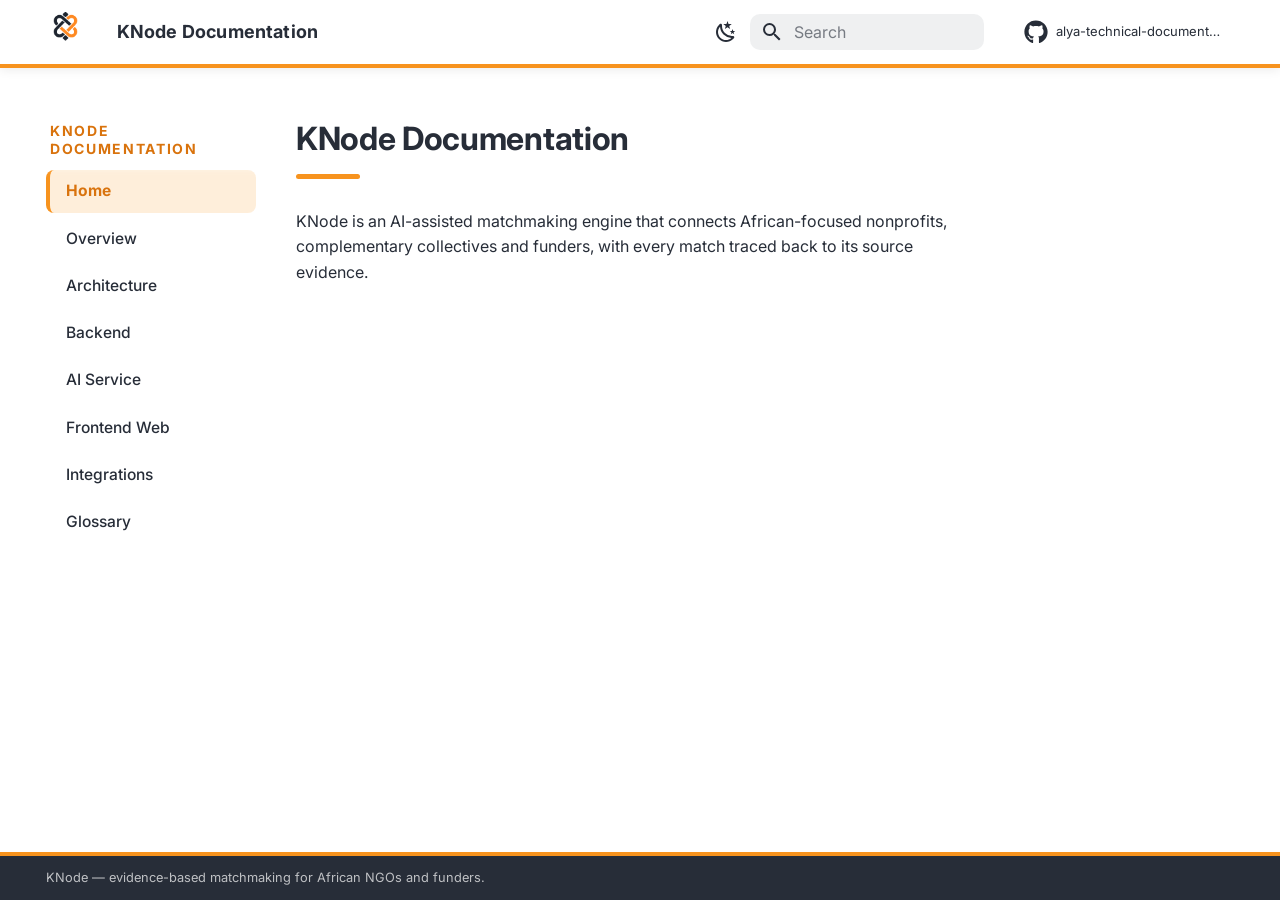
==== index.html @ 0752eef3 "Deployed 485e4f0 with MkDocs version: 1.6.1" ====
<!doctype html>
<html lang="en" class="no-js">
  <head>
    
      <meta charset="utf-8">
      <meta name="viewport" content="width=device-width,initial-scale=1">
      
        <meta name="description" content="Technical documentation for KNode, an evidence-based matchmaking platform connecting African NGOs, collectives and funders.">
      
      
      
        <link rel="canonical" href="https://akirachix.github.io/alya-technical-documentation/">
      
      
      
        <link rel="next" href="overview/">
      
      
        
      
      
      <link rel="icon" href="assets/brand/knode-logo.png">
      <meta name="generator" content="mkdocs-1.6.1, mkdocs-material-9.7.7">
    
    
      
        <title>KNode Documentation</title>
      
    
    
      <link rel="stylesheet" href="assets/stylesheets/main.ec1eaa64.min.css">
      
        
        <link rel="stylesheet" href="assets/stylesheets/palette.ab4e12ef.min.css">
      
      


    
    
      
    
    
      
        
        
        <link rel="preconnect" href="https://fonts.gstatic.com" crossorigin>
        <link rel="stylesheet" href="https://fonts.googleapis.com/css?family=Inter:300,300i,400,400i,700,700i%7CJetBrains+Mono:400,400i,700,700i&display=fallback">
        <style>:root{--md-text-font:"Inter";--md-code-font:"JetBrains Mono"}</style>
      
    
    
      <link rel="stylesheet" href="stylesheets/extra.css">
    
    <script>__md_scope=new URL(".",location),__md_hash=e=>[...e].reduce(((e,_)=>(e<<5)-e+_.charCodeAt(0)),0),__md_get=(e,_=localStorage,t=__md_scope)=>JSON.parse(_.getItem(t.pathname+"."+e)),__md_set=(e,_,t=localStorage,a=__md_scope)=>{try{t.setItem(a.pathname+"."+e,JSON.stringify(_))}catch(e){}}</script>
    
      

    
    
  </head>
  
  
    
    
      
    
    
    
    
    <body dir="ltr" data-md-color-scheme="default" data-md-color-primary="custom" data-md-color-accent="custom">
  
    
    <input class="md-toggle" data-md-toggle="drawer" type="checkbox" id="__drawer" autocomplete="off">
    <input class="md-toggle" data-md-toggle="search" type="checkbox" id="__search" autocomplete="off">
    <label class="md-overlay" for="__drawer"></label>
    <div data-md-component="skip">
      
        
        <a href="#knode-documentation" class="md-skip">
          Skip to content
        </a>
      
    </div>
    <div data-md-component="announce">
      
    </div>
    
    
      

  

<header class="md-header md-header--shadow" data-md-component="header">
  <nav class="md-header__inner md-grid" aria-label="Header">
    <a href="." title="KNode Documentation" class="md-header__button md-logo" aria-label="KNode Documentation" data-md-component="logo">
      
  <img src="assets/brand/knode-logo.png" alt="logo">

    </a>
    <label class="md-header__button md-icon" for="__drawer">
      
      <svg xmlns="http://www.w3.org/2000/svg" viewBox="0 0 24 24"><path d="M3 6h18v2H3zm0 5h18v2H3zm0 5h18v2H3z"/></svg>
    </label>
    <div class="md-header__title" data-md-component="header-title">
      <div class="md-header__ellipsis">
        <div class="md-header__topic">
          <span class="md-ellipsis">
            KNode Documentation
          </span>
        </div>
        <div class="md-header__topic" data-md-component="header-topic">
          <span class="md-ellipsis">
            
              Home
            
          </span>
        </div>
      </div>
    </div>
    
      
        <form class="md-header__option" data-md-component="palette">
  
    
    
    
    <input class="md-option" data-md-color-media="" data-md-color-scheme="default" data-md-color-primary="custom" data-md-color-accent="custom"  aria-label="Switch to dark mode"  type="radio" name="__palette" id="__palette_0">
    
      <label class="md-header__button md-icon" title="Switch to dark mode" for="__palette_1" hidden>
        <svg xmlns="http://www.w3.org/2000/svg" viewBox="0 0 24 24"><path d="m17.75 4.09-2.53 1.94.91 3.06-2.63-1.81-2.63 1.81.91-3.06-2.53-1.94L12.44 4l1.06-3 1.06 3zm3.5 6.91-1.64 1.25.59 1.98-1.7-1.17-1.7 1.17.59-1.98L15.75 11l2.06-.05L18.5 9l.69 1.95zm-2.28 4.95c.83-.08 1.72 1.1 1.19 1.85-.32.45-.66.87-1.08 1.27C15.17 23 8.84 23 4.94 19.07c-3.91-3.9-3.91-10.24 0-14.14.4-.4.82-.76 1.27-1.08.75-.53 1.93.36 1.85 1.19-.27 2.86.69 5.83 2.89 8.02a9.96 9.96 0 0 0 8.02 2.89m-1.64 2.02a12.08 12.08 0 0 1-7.8-3.47c-2.17-2.19-3.33-5-3.49-7.82-2.81 3.14-2.7 7.96.31 10.98 3.02 3.01 7.84 3.12 10.98.31"/></svg>
      </label>
    
  
    
    
    
    <input class="md-option" data-md-color-media="" data-md-color-scheme="slate" data-md-color-primary="custom" data-md-color-accent="custom"  aria-label="Switch to light mode"  type="radio" name="__palette" id="__palette_1">
    
      <label class="md-header__button md-icon" title="Switch to light mode" for="__palette_0" hidden>
        <svg xmlns="http://www.w3.org/2000/svg" viewBox="0 0 24 24"><path d="M12 7a5 5 0 0 1 5 5 5 5 0 0 1-5 5 5 5 0 0 1-5-5 5 5 0 0 1 5-5m0 2a3 3 0 0 0-3 3 3 3 0 0 0 3 3 3 3 0 0 0 3-3 3 3 0 0 0-3-3m0-7 2.39 3.42C13.65 5.15 12.84 5 12 5s-1.65.15-2.39.42zM3.34 7l4.16-.35A7.2 7.2 0 0 0 5.94 8.5c-.44.74-.69 1.5-.83 2.29zm.02 10 1.76-3.77a7.131 7.131 0 0 0 2.38 4.14zM20.65 7l-1.77 3.79a7.02 7.02 0 0 0-2.38-4.15zm-.01 10-4.14.36c.59-.51 1.12-1.14 1.54-1.86.42-.73.69-1.5.83-2.29zM12 22l-2.41-3.44c.74.27 1.55.44 2.41.44.82 0 1.63-.17 2.37-.44z"/></svg>
      </label>
    
  
</form>
      
    
    
      <script>var palette=__md_get("__palette");if(palette&&palette.color){if("(prefers-color-scheme)"===palette.color.media){var media=matchMedia("(prefers-color-scheme: light)"),input=document.querySelector(media.matches?"[data-md-color-media='(prefers-color-scheme: light)']":"[data-md-color-media='(prefers-color-scheme: dark)']");palette.color.media=input.getAttribute("data-md-color-media"),palette.color.scheme=input.getAttribute("data-md-color-scheme"),palette.color.primary=input.getAttribute("data-md-color-primary"),palette.color.accent=input.getAttribute("data-md-color-accent")}for(var[key,value]of Object.entries(palette.color))document.body.setAttribute("data-md-color-"+key,value)}</script>
    
    
    
      
      
        <label class="md-header__button md-icon" for="__search">
          
          <svg xmlns="http://www.w3.org/2000/svg" viewBox="0 0 24 24"><path d="M9.5 3A6.5 6.5 0 0 1 16 9.5c0 1.61-.59 3.09-1.56 4.23l.27.27h.79l5 5-1.5 1.5-5-5v-.79l-.27-.27A6.52 6.52 0 0 1 9.5 16 6.5 6.5 0 0 1 3 9.5 6.5 6.5 0 0 1 9.5 3m0 2C7 5 5 7 5 9.5S7 14 9.5 14 14 12 14 9.5 12 5 9.5 5"/></svg>
        </label>
        <div class="md-search" data-md-component="search" role="dialog">
  <label class="md-search__overlay" for="__search"></label>
  <div class="md-search__inner" role="search">
    <form class="md-search__form" name="search">
      <input type="text" class="md-search__input" name="query" aria-label="Search" placeholder="Search" autocapitalize="off" autocorrect="off" autocomplete="off" spellcheck="false" data-md-component="search-query" required>
      <label class="md-search__icon md-icon" for="__search">
        
        <svg xmlns="http://www.w3.org/2000/svg" viewBox="0 0 24 24"><path d="M9.5 3A6.5 6.5 0 0 1 16 9.5c0 1.61-.59 3.09-1.56 4.23l.27.27h.79l5 5-1.5 1.5-5-5v-.79l-.27-.27A6.52 6.52 0 0 1 9.5 16 6.5 6.5 0 0 1 3 9.5 6.5 6.5 0 0 1 9.5 3m0 2C7 5 5 7 5 9.5S7 14 9.5 14 14 12 14 9.5 12 5 9.5 5"/></svg>
        
        <svg xmlns="http://www.w3.org/2000/svg" viewBox="0 0 24 24"><path d="M20 11v2H8l5.5 5.5-1.42 1.42L4.16 12l7.92-7.92L13.5 5.5 8 11z"/></svg>
      </label>
      <nav class="md-search__options" aria-label="Search">
        
        <button type="reset" class="md-search__icon md-icon" title="Clear" aria-label="Clear" tabindex="-1">
          
          <svg xmlns="http://www.w3.org/2000/svg" viewBox="0 0 24 24"><path d="M19 6.41 17.59 5 12 10.59 6.41 5 5 6.41 10.59 12 5 17.59 6.41 19 12 13.41 17.59 19 19 17.59 13.41 12z"/></svg>
        </button>
      </nav>
      
        <div class="md-search__suggest" data-md-component="search-suggest"></div>
      
    </form>
    <div class="md-search__output">
      <div class="md-search__scrollwrap" tabindex="0" data-md-scrollfix>
        <div class="md-search-result" data-md-component="search-result">
          <div class="md-search-result__meta">
            Initializing search
          </div>
          <ol class="md-search-result__list" role="presentation"></ol>
        </div>
      </div>
    </div>
  </div>
</div>
      
    
    
      <div class="md-header__source">
        <a href="https://github.com/akirachix/alya-technical-documentation" title="Go to repository" class="md-source" data-md-component="source">
  <div class="md-source__icon md-icon">
    
    <svg xmlns="http://www.w3.org/2000/svg" viewBox="0 0 512 512"><!--! Font Awesome Free 7.1.0 by @fontawesome - https://fontawesome.com License - https://fontawesome.com/license/free (Icons: CC BY 4.0, Fonts: SIL OFL 1.1, Code: MIT License) Copyright 2025 Fonticons, Inc.--><path d="M173.9 397.4c0 2-2.3 3.6-5.2 3.6-3.3.3-5.6-1.3-5.6-3.6 0-2 2.3-3.6 5.2-3.6 3-.3 5.6 1.3 5.6 3.6m-31.1-4.5c-.7 2 1.3 4.3 4.3 4.9 2.6 1 5.6 0 6.2-2s-1.3-4.3-4.3-5.2c-2.6-.7-5.5.3-6.2 2.3m44.2-1.7c-2.9.7-4.9 2.6-4.6 4.9.3 2 2.9 3.3 5.9 2.6 2.9-.7 4.9-2.6 4.6-4.6-.3-1.9-3-3.2-5.9-2.9M252.8 8C114.1 8 8 113.3 8 252c0 110.9 69.8 205.8 169.5 239.2 12.8 2.3 17.3-5.6 17.3-12.1 0-6.2-.3-40.4-.3-61.4 0 0-70 15-84.7-29.8 0 0-11.4-29.1-27.8-36.6 0 0-22.9-15.7 1.6-15.4 0 0 24.9 2 38.6 25.8 21.9 38.6 58.6 27.5 72.9 20.9 2.3-16 8.8-27.1 16-33.7-55.9-6.2-112.3-14.3-112.3-110.5 0-27.5 7.6-41.3 23.6-58.9-2.6-6.5-11.1-33.3 2.6-67.9 20.9-6.5 69 27 69 27 20-5.6 41.5-8.5 62.8-8.5s42.8 2.9 62.8 8.5c0 0 48.1-33.6 69-27 13.7 34.7 5.2 61.4 2.6 67.9 16 17.7 25.8 31.5 25.8 58.9 0 96.5-58.9 104.2-114.8 110.5 9.2 7.9 17 22.9 17 46.4 0 33.7-.3 75.4-.3 83.6 0 6.5 4.6 14.4 17.3 12.1C436.2 457.8 504 362.9 504 252 504 113.3 391.5 8 252.8 8M105.2 352.9c-1.3 1-1 3.3.7 5.2 1.6 1.6 3.9 2.3 5.2 1 1.3-1 1-3.3-.7-5.2-1.6-1.6-3.9-2.3-5.2-1m-10.8-8.1c-.7 1.3.3 2.9 2.3 3.9 1.6 1 3.6.7 4.3-.7.7-1.3-.3-2.9-2.3-3.9-2-.6-3.6-.3-4.3.7m32.4 35.6c-1.6 1.3-1 4.3 1.3 6.2 2.3 2.3 5.2 2.6 6.5 1 1.3-1.3.7-4.3-1.3-6.2-2.2-2.3-5.2-2.6-6.5-1m-11.4-14.7c-1.6 1-1.6 3.6 0 5.9s4.3 3.3 5.6 2.3c1.6-1.3 1.6-3.9 0-6.2-1.4-2.3-4-3.3-5.6-2"/></svg>
  </div>
  <div class="md-source__repository">
    alya-technical-documentation
  </div>
</a>
      </div>
    
  </nav>
  
</header>
    
    <div class="md-container" data-md-component="container">
      
      
        
          
        
      
      <main class="md-main" data-md-component="main">
        <div class="md-main__inner md-grid">
          
            
              
              <div class="md-sidebar md-sidebar--primary" data-md-component="sidebar" data-md-type="navigation" >
                <div class="md-sidebar__scrollwrap">
                  <div class="md-sidebar__inner">
                    



<nav class="md-nav md-nav--primary" aria-label="Navigation" data-md-level="0">
  <label class="md-nav__title" for="__drawer">
    <a href="." title="KNode Documentation" class="md-nav__button md-logo" aria-label="KNode Documentation" data-md-component="logo">
      
  <img src="assets/brand/knode-logo.png" alt="logo">

    </a>
    KNode Documentation
  </label>
  
    <div class="md-nav__source">
      <a href="https://github.com/akirachix/alya-technical-documentation" title="Go to repository" class="md-source" data-md-component="source">
  <div class="md-source__icon md-icon">
    
    <svg xmlns="http://www.w3.org/2000/svg" viewBox="0 0 512 512"><!--! Font Awesome Free 7.1.0 by @fontawesome - https://fontawesome.com License - https://fontawesome.com/license/free (Icons: CC BY 4.0, Fonts: SIL OFL 1.1, Code: MIT License) Copyright 2025 Fonticons, Inc.--><path d="M173.9 397.4c0 2-2.3 3.6-5.2 3.6-3.3.3-5.6-1.3-5.6-3.6 0-2 2.3-3.6 5.2-3.6 3-.3 5.6 1.3 5.6 3.6m-31.1-4.5c-.7 2 1.3 4.3 4.3 4.9 2.6 1 5.6 0 6.2-2s-1.3-4.3-4.3-5.2c-2.6-.7-5.5.3-6.2 2.3m44.2-1.7c-2.9.7-4.9 2.6-4.6 4.9.3 2 2.9 3.3 5.9 2.6 2.9-.7 4.9-2.6 4.6-4.6-.3-1.9-3-3.2-5.9-2.9M252.8 8C114.1 8 8 113.3 8 252c0 110.9 69.8 205.8 169.5 239.2 12.8 2.3 17.3-5.6 17.3-12.1 0-6.2-.3-40.4-.3-61.4 0 0-70 15-84.7-29.8 0 0-11.4-29.1-27.8-36.6 0 0-22.9-15.7 1.6-15.4 0 0 24.9 2 38.6 25.8 21.9 38.6 58.6 27.5 72.9 20.9 2.3-16 8.8-27.1 16-33.7-55.9-6.2-112.3-14.3-112.3-110.5 0-27.5 7.6-41.3 23.6-58.9-2.6-6.5-11.1-33.3 2.6-67.9 20.9-6.5 69 27 69 27 20-5.6 41.5-8.5 62.8-8.5s42.8 2.9 62.8 8.5c0 0 48.1-33.6 69-27 13.7 34.7 5.2 61.4 2.6 67.9 16 17.7 25.8 31.5 25.8 58.9 0 96.5-58.9 104.2-114.8 110.5 9.2 7.9 17 22.9 17 46.4 0 33.7-.3 75.4-.3 83.6 0 6.5 4.6 14.4 17.3 12.1C436.2 457.8 504 362.9 504 252 504 113.3 391.5 8 252.8 8M105.2 352.9c-1.3 1-1 3.3.7 5.2 1.6 1.6 3.9 2.3 5.2 1 1.3-1 1-3.3-.7-5.2-1.6-1.6-3.9-2.3-5.2-1m-10.8-8.1c-.7 1.3.3 2.9 2.3 3.9 1.6 1 3.6.7 4.3-.7.7-1.3-.3-2.9-2.3-3.9-2-.6-3.6-.3-4.3.7m32.4 35.6c-1.6 1.3-1 4.3 1.3 6.2 2.3 2.3 5.2 2.6 6.5 1 1.3-1.3.7-4.3-1.3-6.2-2.2-2.3-5.2-2.6-6.5-1m-11.4-14.7c-1.6 1-1.6 3.6 0 5.9s4.3 3.3 5.6 2.3c1.6-1.3 1.6-3.9 0-6.2-1.4-2.3-4-3.3-5.6-2"/></svg>
  </div>
  <div class="md-source__repository">
    alya-technical-documentation
  </div>
</a>
    </div>
  
  <ul class="md-nav__list" data-md-scrollfix>
    
      
      
  
  
    
  
  
  
    <li class="md-nav__item md-nav__item--active">
      
      <input class="md-nav__toggle md-toggle" type="checkbox" id="__toc">
      
      
        
      
      
      <a href="." class="md-nav__link md-nav__link--active">
        
  
  
  <span class="md-ellipsis">
    
  
    Home
  

    
  </span>
  
  

      </a>
      
    </li>
  

    
      
      
  
  
  
  
    <li class="md-nav__item">
      <a href="overview/" class="md-nav__link">
        
  
  
  <span class="md-ellipsis">
    
  
    Overview
  

    
  </span>
  
  

      </a>
    </li>
  

    
      
      
  
  
  
  
    <li class="md-nav__item">
      <a href="architecture/" class="md-nav__link">
        
  
  
  <span class="md-ellipsis">
    
  
    Architecture
  

    
  </span>
  
  

      </a>
    </li>
  

    
      
      
  
  
  
  
    <li class="md-nav__item">
      <a href="backend/" class="md-nav__link">
        
  
  
  <span class="md-ellipsis">
    
  
    Backend
  

    
  </span>
  
  

      </a>
    </li>
  

    
      
      
  
  
  
  
    <li class="md-nav__item">
      <a href="ai/" class="md-nav__link">
        
  
  
  <span class="md-ellipsis">
    
  
    AI Service
  

    
  </span>
  
  

      </a>
    </li>
  

    
      
      
  
  
  
  
    <li class="md-nav__item">
      <a href="frontend/" class="md-nav__link">
        
  
  
  <span class="md-ellipsis">
    
  
    Frontend Web
  

    
  </span>
  
  

      </a>
    </li>
  

    
      
      
  
  
  
  
    <li class="md-nav__item">
      <a href="integrations/" class="md-nav__link">
        
  
  
  <span class="md-ellipsis">
    
  
    Integrations
  

    
  </span>
  
  

      </a>
    </li>
  

    
      
      
  
  
  
  
    <li class="md-nav__item">
      <a href="glossary/" class="md-nav__link">
        
  
  
  <span class="md-ellipsis">
    
  
    Glossary
  

    
  </span>
  
  

      </a>
    </li>
  

    
  </ul>
</nav>
                  </div>
                </div>
              </div>
            
            
              
              <div class="md-sidebar md-sidebar--secondary" data-md-component="sidebar" data-md-type="toc" >
                <div class="md-sidebar__scrollwrap">
                  <div class="md-sidebar__inner">
                    

<nav class="md-nav md-nav--secondary" aria-label="Table of contents">
  
  
  
    
  
  
</nav>
                  </div>
                </div>
              </div>
            
          
          
            <div class="md-content" data-md-component="content">
              
              <article class="md-content__inner md-typeset">
                
                  


  
  


<h1 id="knode-documentation">KNode Documentation<a class="headerlink" href="#knode-documentation" title="Permanent link">&para;</a></h1>
<p>KNode is an AI-assisted matchmaking engine that connects African-focused
nonprofits, complementary collectives and funders, with every match
traced back to its source evidence.</p>












                
              </article>
            </div>
          
          
  <script>var tabs=__md_get("__tabs");if(Array.isArray(tabs))e:for(var set of document.querySelectorAll(".tabbed-set")){var labels=set.querySelector(".tabbed-labels");for(var tab of tabs)for(var label of labels.getElementsByTagName("label"))if(label.innerText.trim()===tab){var input=document.getElementById(label.htmlFor);input.checked=!0;continue e}}</script>

<script>var target=document.getElementById(location.hash.slice(1));target&&target.name&&(target.checked=target.name.startsWith("__tabbed_"))</script>
        </div>
        
          <button type="button" class="md-top md-icon" data-md-component="top" hidden>
  
  <svg xmlns="http://www.w3.org/2000/svg" viewBox="0 0 24 24"><path d="M13 20h-2V8l-5.5 5.5-1.42-1.42L12 4.16l7.92 7.92-1.42 1.42L13 8z"/></svg>
  Back to top
</button>
        
      </main>
      
        <footer class="md-footer">
  
  <div class="md-footer-meta md-typeset">
    <div class="md-footer-meta__inner md-grid">
      <div class="md-copyright">
  
    <div class="md-copyright__highlight">
      KNode &mdash; evidence-based matchmaking for African NGOs and funders.
    </div>
  
  
</div>
      
    </div>
  </div>
</footer>
      
    </div>
    <div class="md-dialog" data-md-component="dialog">
      <div class="md-dialog__inner md-typeset"></div>
    </div>
    
    
    
      
      
      <script id="__config" type="application/json">{"annotate": null, "base": ".", "features": ["navigation.sections", "navigation.indexes", "navigation.tracking", "navigation.top", "toc.follow", "search.suggest", "search.highlight", "content.code.copy", "content.tabs.link"], "search": "assets/javascripts/workers/search.2c215733.min.js", "tags": null, "translations": {"clipboard.copied": "Copied to clipboard", "clipboard.copy": "Copy to clipboard", "search.result.more.one": "1 more on this page", "search.result.more.other": "# more on this page", "search.result.none": "No matching documents", "search.result.one": "1 matching document", "search.result.other": "# matching documents", "search.result.placeholder": "Type to start searching", "search.result.term.missing": "Missing", "select.version": "Select version"}, "version": null}</script>
    
    
      <script src="assets/javascripts/bundle.d7400e89.min.js"></script>
      
    
  </body>
</html>
---- assets/stylesheets/main.ec1eaa64.min.css ----
@charset "UTF-8";html{-webkit-text-size-adjust:none;-moz-text-size-adjust:none;text-size-adjust:none;box-sizing:border-box}*,:after,:before{box-sizing:inherit}@media (prefers-reduced-motion){*,:after,:before{transition:none!important}}body{margin:0}a,button,input,label{-webkit-tap-highlight-color:transparent}a{color:inherit;text-decoration:none}hr{border:0;box-sizing:initial;display:block;height:.05rem;overflow:visible;padding:0}small{font-size:80%}sub,sup{line-height:1em}img{border-style:none}table{border-collapse:initial;border-spacing:0}td,th{font-weight:400;vertical-align:top}button{background:#0000;border:0;font-family:inherit;font-size:inherit;margin:0;padding:0}input{border:0;outline:none}:root{--md-primary-fg-color:#4051b5;--md-primary-fg-color--light:#5d6cc0;--md-primary-fg-color--dark:#303fa1;--md-primary-bg-color:#fff;--md-primary-bg-color--light:#ffffffb3;--md-accent-fg-color:#526cfe;--md-accent-fg-color--transparent:#526cfe1a;--md-accent-bg-color:#fff;--md-accent-bg-color--light:#ffffffb3}[data-md-color-scheme=default]{color-scheme:light}[data-md-color-scheme=default] img[src$="#gh-dark-mode-only"],[data-md-color-scheme=default] img[src$="#only-dark"]{display:none}:root,[data-md-color-scheme=default]{--md-hue:225deg;--md-default-fg-color:#000000de;--md-default-fg-color--light:#0000008a;--md-default-fg-color--lighter:#00000052;--md-default-fg-color--lightest:#00000012;--md-default-bg-color:#fff;--md-default-bg-color--light:#ffffffb3;--md-default-bg-color--lighter:#ffffff4d;--md-default-bg-color--lightest:#ffffff1f;--md-code-fg-color:#36464e;--md-code-bg-color:#f5f5f5;--md-code-bg-color--light:#f5f5f5b3;--md-code-bg-color--lighter:#f5f5f54d;--md-code-hl-color:#4287ff;--md-code-hl-color--light:#4287ff1a;--md-code-hl-number-color:#d52a2a;--md-code-hl-special-color:#db1457;--md-code-hl-function-color:#a846b9;--md-code-hl-constant-color:#6e59d9;--md-code-hl-keyword-color:#3f6ec6;--md-code-hl-string-color:#1c7d4d;--md-code-hl-name-color:var(--md-code-fg-color);--md-code-hl-operator-color:var(--md-default-fg-color--light);--md-code-hl-punctuation-color:var(--md-default-fg-color--light);--md-code-hl-comment-color:var(--md-default-fg-color--light);--md-code-hl-generic-color:var(--md-default-fg-color--light);--md-code-hl-variable-color:var(--md-default-fg-color--light);--md-typeset-color:var(--md-default-fg-color);--md-typeset-a-color:var(--md-primary-fg-color);--md-typeset-del-color:#f5503d26;--md-typeset-ins-color:#0bd57026;--md-typeset-kbd-color:#fafafa;--md-typeset-kbd-accent-color:#fff;--md-typeset-kbd-border-color:#b8b8b8;--md-typeset-mark-color:#ffff0080;--md-typeset-table-color:#0000001f;--md-typeset-table-color--light:rgba(0,0,0,.035);--md-admonition-fg-color:var(--md-default-fg-color);--md-admonition-bg-color:var(--md-default-bg-color);--md-warning-fg-color:#000000de;--md-warning-bg-color:#ff9;--md-footer-fg-color:#fff;--md-footer-fg-color--light:#ffffffb3;--md-footer-fg-color--lighter:#ffffff73;--md-footer-bg-color:#000000de;--md-footer-bg-color--dark:#00000052;--md-shadow-z1:0 0.2rem 0.5rem #0000000d,0 0 0.05rem #0000001a;--md-shadow-z2:0 0.2rem 0.5rem #0000001a,0 0 0.05rem #00000040;--md-shadow-z3:0 0.2rem 0.5rem #0003,0 0 0.05rem #00000059}.md-icon svg{fill:currentcolor;display:block;height:1.2rem;width:1.2rem}body{-webkit-font-smoothing:antialiased;-moz-osx-font-smoothing:grayscale;--md-text-font-family:var(--md-text-font,_),-apple-system,BlinkMacSystemFont,Helvetica,Arial,sans-serif;--md-code-font-family:var(--md-code-font,_),SFMono-Regular,Consolas,Menlo,monospace}aside,body,input{font-feature-settings:"kern","liga";color:var(--md-typeset-color);font-family:var(--md-text-font-family)}code,kbd,pre{font-feature-settings:"kern";font-family:var(--md-code-font-family)}:root{--md-typeset-table-sort-icon:url('data:image/svg+xml;charset=utf-8,<svg xmlns="http://www.w3.org/2000/svg" viewBox="0 0 24 24"><path d="m18 21-4-4h3V7h-3l4-4 4 4h-3v10h3M2 19v-2h10v2M2 13v-2h7v2M2 7V5h4v2z"/></svg>');--md-typeset-table-sort-icon--asc:url('data:image/svg+xml;charset=utf-8,<svg xmlns="http://www.w3.org/2000/svg" viewBox="0 0 24 24"><path d="M19 17h3l-4 4-4-4h3V3h2M2 17h10v2H2M6 5v2H2V5m0 6h7v2H2z"/></svg>');--md-typeset-table-sort-icon--desc:url('data:image/svg+xml;charset=utf-8,<svg xmlns="http://www.w3.org/2000/svg" viewBox="0 0 24 24"><path d="M19 7h3l-4-4-4 4h3v14h2M2 17h10v2H2M6 5v2H2V5m0 6h7v2H2z"/></svg>')}.md-typeset{-webkit-print-color-adjust:exact;color-adjust:exact;font-size:.8rem;line-height:1.6;overflow-wrap:break-word}@media print{.md-typeset{font-size:.68rem}}.md-typeset blockquote,.md-typeset dl,.md-typeset figure,.md-typeset ol,.md-typeset pre,.md-typeset ul{margin-bottom:1em;margin-top:1em}.md-typeset h1{color:var(--md-default-fg-color--light);font-size:2em;line-height:1.3;margin:0 0 1.25em}.md-typeset h1,.md-typeset h2{font-weight:300;letter-spacing:-.01em}.md-typeset h2{font-size:1.5625em;line-height:1.4;margin:1.6em 0 .64em}.md-typeset h3{font-size:1.25em;font-weight:400;letter-spacing:-.01em;line-height:1.5;margin:1.6em 0 .8em}.md-typeset h2+h3{margin-top:.8em}.md-typeset h4{font-weight:700;letter-spacing:-.01em;margin:1em 0}.md-typeset h5,.md-typeset h6{color:var(--md-default-fg-color--light);font-size:.8em;font-weight:700;letter-spacing:-.01em;margin:1.25em 0}.md-typeset h5{text-transform:uppercase}.md-typeset h5 code{text-transform:none}.md-typeset hr{border-bottom:.05rem solid var(--md-default-fg-color--lightest);display:flow-root;margin:1.5em 0}.md-typeset a{color:var(--md-typeset-a-color);word-break:break-word}.md-typeset a,.md-typeset a:before{transition:color 125ms}.md-typeset a:focus,.md-typeset a:hover{color:var(--md-accent-fg-color)}.md-typeset a:focus code,.md-typeset a:hover code{background-color:var(--md-accent-fg-color--transparent);color:var(--md-accent-fg-color)}.md-typeset a code{color:var(--md-typeset-a-color)}.md-typeset a.focus-visible{outline-color:var(--md-accent-fg-color);outline-offset:.2rem}.md-typeset code,.md-typeset kbd,.md-typeset pre{color:var(--md-code-fg-color);direction:ltr;font-variant-ligatures:none;transition:background-color 125ms}@media print{.md-typeset code,.md-typeset kbd,.md-typeset pre{white-space:pre-wrap}}.md-typeset code{background-color:var(--md-code-bg-color);border-radius:.1rem;-webkit-box-decoration-break:clone;box-decoration-break:clone;font-size:.85em;padding:0 .2941176471em;transition:color 125ms,background-color 125ms;word-break:break-word}.md-typeset code:not(.focus-visible){-webkit-tap-highlight-color:transparent;outline:none}.md-typeset pre{display:flow-root;line-height:1.4;position:relative}.md-typeset pre>code{-webkit-box-decoration-break:slice;box-decoration-break:slice;box-shadow:none;display:block;margin:0;outline-color:var(--md-accent-fg-color);overflow:auto;padding:.7720588235em 1.1764705882em;scrollbar-color:var(--md-default-fg-color--lighter) #0000;scrollbar-width:thin;touch-action:auto;word-break:normal}.md-typeset pre>code:hover{scrollbar-color:var(--md-accent-fg-color) #0000}.md-typeset pre>code::-webkit-scrollbar{height:.2rem;width:.2rem}.md-typeset pre>code::-webkit-scrollbar-thumb{background-color:var(--md-default-fg-color--lighter)}.md-typeset pre>code::-webkit-scrollbar-thumb:hover{background-color:var(--md-accent-fg-color)}.md-typeset kbd{background-color:var(--md-typeset-kbd-color);border-radius:.1rem;box-shadow:0 .1rem 0 .05rem var(--md-typeset-kbd-border-color),0 .1rem 0 var(--md-typeset-kbd-border-color),0 -.1rem .2rem var(--md-typeset-kbd-accent-color) inset;color:var(--md-default-fg-color);display:inline-block;font-size:.75em;padding:0 .6666666667em;vertical-align:text-top;word-break:break-word}.md-typeset mark{background-color:var(--md-typeset-mark-color);-webkit-box-decoration-break:clone;box-decoration-break:clone;color:inherit;word-break:break-word}.md-typeset abbr{cursor:help;text-decoration:none}.md-typeset [data-preview],.md-typeset abbr{border-bottom:.05rem dotted var(--md-default-fg-color--light)}.md-typeset small{opacity:.75}[dir=ltr] .md-typeset sub,[dir=ltr] .md-typeset sup{margin-left:.078125em}[dir=rtl] .md-typeset sub,[dir=rtl] .md-typeset sup{margin-right:.078125em}[dir=ltr] .md-typeset blockquote{padding-left:.6rem}[dir=rtl] .md-typeset blockquote{padding-right:.6rem}[dir=ltr] .md-typeset blockquote{border-left:.2rem solid var(--md-default-fg-color--lighter)}[dir=rtl] .md-typeset blockquote{border-right:.2rem solid var(--md-default-fg-color--lighter)}.md-typeset blockquote{color:var(--md-default-fg-color--light);margin-left:0;margin-right:0}.md-typeset ul{list-style-type:disc}.md-typeset ul[type]{list-style-type:revert-layer}[dir=ltr] .md-typeset ol,[dir=ltr] .md-typeset ul{margin-left:.625em}[dir=rtl] .md-typeset ol,[dir=rtl] .md-typeset ul{margin-right:.625em}.md-typeset ol,.md-typeset ul{padding:0}.md-typeset ol:not([hidden]),.md-typeset ul:not([hidden]){display:flow-root}.md-typeset ol ol,.md-typeset ul ol{list-style-type:lower-alpha}.md-typeset ol ol ol,.md-typeset ul ol ol{list-style-type:lower-roman}.md-typeset ol ol ol ol,.md-typeset ul ol ol ol{list-style-type:upper-alpha}.md-typeset ol ol ol ol ol,.md-typeset ul ol ol ol ol{list-style-type:upper-roman}.md-typeset ol[type],.md-typeset ul[type]{list-style-type:revert-layer}[dir=ltr] .md-typeset ol li,[dir=ltr] .md-typeset ul li{margin-left:1.25em}[dir=rtl] .md-typeset ol li,[dir=rtl] .md-typeset ul li{margin-right:1.25em}.md-typeset ol li,.md-typeset ul li{margin-bottom:.5em}.md-typeset ol li blockquote,.md-typeset ol li p,.md-typeset ul li blockquote,.md-typeset ul li p{margin:.5em 0}.md-typeset ol li:last-child,.md-typeset ul li:last-child{margin-bottom:0}[dir=ltr] .md-typeset ol li ol,[dir=ltr] .md-typeset ol li ul,[dir=ltr] .md-typeset ul li ol,[dir=ltr] .md-typeset ul li ul{margin-left:.625em}[dir=rtl] .md-typeset ol li ol,[dir=rtl] .md-typeset ol li ul,[dir=rtl] .md-typeset ul li ol,[dir=rtl] .md-typeset ul li ul{margin-right:.625em}.md-typeset ol li ol,.md-typeset ol li ul,.md-typeset ul li ol,.md-typeset ul li ul{margin-bottom:.5em;margin-top:.5em}[dir=ltr] .md-typeset dd{margin-left:1.875em}[dir=rtl] .md-typeset dd{margin-right:1.875em}.md-typeset dd{margin-bottom:1.5em;margin-top:1em}.md-typeset img,.md-typeset svg,.md-typeset video{height:auto;max-width:100%}.md-typeset img[align=left]{margin:1em 1em 1em 0}.md-typeset img[align=right]{margin:1em 0 1em 1em}.md-typeset img[align]:only-child{margin-top:0}.md-typeset figure{display:flow-root;margin:1em auto;max-width:100%;text-align:center;width:fit-content}.md-typeset figure img{display:block;margin:0 auto}.md-typeset figcaption{font-style:italic;margin:1em auto;max-width:24rem}.md-typeset iframe{max-width:100%}.md-typeset table:not([class]){background-color:var(--md-default-bg-color);border:.05rem solid var(--md-typeset-table-color);border-radius:.1rem;display:inline-block;font-size:.64rem;max-width:100%;overflow:auto;touch-action:auto}@media print{.md-typeset table:not([class]){display:table}}.md-typeset table:not([class])+*{margin-top:1.5em}.md-typeset table:not([class]) td>:first-child,.md-typeset table:not([class]) th>:first-child{margin-top:0}.md-typeset table:not([class]) td>:last-child,.md-typeset table:not([class]) th>:last-child{margin-bottom:0}.md-typeset table:not([class]) td:not([align]),.md-typeset table:not([class]) th:not([align]){text-align:left}[dir=rtl] .md-typeset table:not([class]) td:not([align]),[dir=rtl] .md-typeset table:not([class]) th:not([align]){text-align:right}.md-typeset table:not([class]) th{font-weight:700;min-width:5rem;padding:.9375em 1.25em;vertical-align:top}.md-typeset table:not([class]) td{border-top:.05rem solid var(--md-typeset-table-color);padding:.9375em 1.25em;vertical-align:top}.md-typeset table:not([class]) tbody tr{transition:background-color 125ms}.md-typeset table:not([class]) tbody tr:hover{background-color:var(--md-typeset-table-color--light);box-shadow:0 .05rem 0 var(--md-default-bg-color) inset}.md-typeset table:not([class]) a{word-break:normal}.md-typeset table th[role=columnheader]{cursor:pointer}[dir=ltr] .md-typeset table th[role=columnheader]:after{margin-left:.5em}[dir=rtl] .md-typeset table th[role=columnheader]:after{margin-right:.5em}.md-typeset table th[role=columnheader]:after{content:"";display:inline-block;height:1.2em;-webkit-mask-image:var(--md-typeset-table-sort-icon);mask-image:var(--md-typeset-table-sort-icon);-webkit-mask-repeat:no-repeat;mask-repeat:no-repeat;-webkit-mask-size:contain;mask-size:contain;transition:background-color 125ms;vertical-align:text-bottom;width:1.2em}.md-typeset table th[role=columnheader]:hover:after{background-color:var(--md-default-fg-color--lighter)}.md-typeset table th[role=columnheader][aria-sort=ascending]:after{background-color:var(--md-default-fg-color--light);-webkit-mask-image:var(--md-typeset-table-sort-icon--asc);mask-image:var(--md-typeset-table-sort-icon--asc)}.md-typeset table th[role=columnheader][aria-sort=descending]:after{background-color:var(--md-default-fg-color--light);-webkit-mask-image:var(--md-typeset-table-sort-icon--desc);mask-image:var(--md-typeset-table-sort-icon--desc)}.md-typeset__scrollwrap{margin:1em -.8rem;overflow-x:auto;touch-action:auto}.md-typeset__table{display:inline-block;margin-bottom:.5em;padding:0 .8rem}@media print{.md-typeset__table{display:block}}html .md-typeset__table table{display:table;margin:0;overflow:hidden;width:100%}@media screen and (max-width:44.984375em){.md-content__inner>pre{margin:1em -.8rem}.md-content__inner>pre code{border-radius:0}}.md-typeset .md-author{border-radius:100%;display:block;flex-shrink:0;height:1.6rem;overflow:hidden;position:relative;transition:color 125ms,transform 125ms;width:1.6rem}.md-typeset .md-author img{display:block}.md-typeset .md-author--more{background:var(--md-default-fg-color--lightest);color:var(--md-default-fg-color--lighter);font-size:.6rem;font-weight:700;line-height:1.6rem;text-align:center}.md-typeset .md-author--long{height:2.4rem;width:2.4rem}.md-typeset a.md-author{transform:scale(1)}.md-typeset a.md-author img{border-radius:100%;filter:grayscale(100%) opacity(75%);transition:filter 125ms}.md-typeset a.md-author:focus,.md-typeset a.md-author:hover{transform:scale(1.1);z-index:1}.md-typeset a.md-author:focus img,.md-typeset a.md-author:hover img{filter:grayscale(0)}.md-banner{background-color:var(--md-footer-bg-color);color:var(--md-footer-fg-color);overflow:auto}@media print{.md-banner{display:none}}.md-banner--warning{background-color:var(--md-warning-bg-color);color:var(--md-warning-fg-color)}.md-banner__inner{font-size:.7rem;margin:.6rem auto;padding:0 .8rem}[dir=ltr] .md-banner__button{float:right}[dir=rtl] .md-banner__button{float:left}.md-banner__button{color:inherit;cursor:pointer;transition:opacity .25s}.no-js .md-banner__button{display:none}.md-banner__button:hover{opacity:.7}html{font-size:125%;height:100%;overflow-x:hidden}@media screen and (min-width:100em){html{font-size:137.5%}}@media screen and (min-width:125em){html{font-size:150%}}body{background-color:var(--md-default-bg-color);display:flex;flex-direction:column;font-size:.5rem;min-height:100%;position:relative;width:100%}@media print{body{display:block}}@media screen and (max-width:59.984375em){body[data-md-scrolllock]{position:fixed}}.md-grid{margin-left:auto;margin-right:auto;max-width:61rem}.md-container{display:flex;flex-direction:column;flex-grow:1}@media print{.md-container{display:block}}.md-main{flex-grow:1}.md-main__inner{display:flex;height:100%;margin-top:1.5rem}.md-ellipsis{overflow:hidden;text-overflow:ellipsis}.md-toggle{display:none}.md-option{height:0;opacity:0;position:absolute;width:0}.md-option:checked+label:not([hidden]){display:block}.md-option.focus-visible+label{outline-color:var(--md-accent-fg-color);outline-style:auto}.md-skip{background-color:var(--md-default-fg-color);border-radius:.1rem;color:var(--md-default-bg-color);font-size:.64rem;margin:.5rem;opacity:0;outline-color:var(--md-accent-fg-color);padding:.3rem .5rem;position:fixed;transform:translateY(.4rem);z-index:-1}.md-skip:focus{opacity:1;transform:translateY(0);transition:transform .25s cubic-bezier(.4,0,.2,1),opacity 175ms 75ms;z-index:10}@page{margin:25mm}:root{--md-clipboard-icon:url('data:image/svg+xml;charset=utf-8,<svg xmlns="http://www.w3.org/2000/svg" viewBox="0 0 24 24"><path d="M19 21H8V7h11m0-2H8a2 2 0 0 0-2 2v14a2 2 0 0 0 2 2h11a2 2 0 0 0 2-2V7a2 2 0 0 0-2-2m-3-4H4a2 2 0 0 0-2 2v14h2V3h12z"/></svg>')}.md-clipboard{border-radius:.1rem;color:var(--md-default-fg-color--lightest);cursor:pointer;height:1.5em;outline-color:var(--md-accent-fg-color);outline-offset:.1rem;transition:color .25s;width:1.5em;z-index:1}@media print{.md-clipboard{display:none}}.md-clipboard:not(.focus-visible){-webkit-tap-highlight-color:transparent;outline:none}:hover>.md-clipboard{color:var(--md-default-fg-color--light)}.md-clipboard:focus,.md-clipboard:hover{color:var(--md-accent-fg-color)}.md-clipboard:after{background-color:currentcolor;content:"";display:block;height:1.125em;margin:0 auto;-webkit-mask-image:var(--md-clipboard-icon);mask-image:var(--md-clipboard-icon);-webkit-mask-position:center;mask-position:center;-webkit-mask-repeat:no-repeat;mask-repeat:no-repeat;-webkit-mask-size:contain;mask-size:contain;width:1.125em}.md-clipboard--inline{cursor:pointer}.md-clipboard--inline code{transition:color .25s,background-color .25s}.md-clipboard--inline:focus code,.md-clipboard--inline:hover code{background-color:var(--md-accent-fg-color--transparent);color:var(--md-accent-fg-color)}:root{--md-code-select-icon:url('data:image/svg+xml;charset=utf-8,<svg xmlns="http://www.w3.org/2000/svg" viewBox="0 0 24 24"><path d="M19 19h-4v2h4c1.1 0 2-.9 2-2v-4h-2m0-12h-4v2h4v4h2V5c0-1.1-.9-2-2-2M5 5h4V3H5c-1.1 0-2 .9-2 2v4h2m0 6H3v4c0 1.1.9 2 2 2h4v-2H5zm2-4h2v2H7zm4 0h2v2h-2zm4 0h2v2h-2zM7 7h2v2H7zm4 0h2v2h-2zm4 0h2v2h-2zm-8 8h2v2H7zm4 0h2v2h-2zm4 0h2v2h-2z"/></svg>');--md-code-copy-icon:url('data:image/svg+xml;charset=utf-8,<svg xmlns="http://www.w3.org/2000/svg" viewBox="0 0 24 24"><path d="M19 21H8V7h11m0-2H8a2 2 0 0 0-2 2v14a2 2 0 0 0 2 2h11a2 2 0 0 0 2-2V7a2 2 0 0 0-2-2m-3-4H4a2 2 0 0 0-2 2v14h2V3h12z"/></svg>')}.md-typeset .md-code__content{display:grid}.md-code__nav{background-color:var(--md-code-bg-color--lighter);border-radius:.1rem;display:flex;gap:.2rem;padding:.2rem;position:absolute;right:.25em;top:.25em;transition:background-color .25s;z-index:1}:hover>.md-code__nav{background-color:var(--md-code-bg-color--light)}.md-code__button{color:var(--md-default-fg-color--lightest);cursor:pointer;display:block;height:1.5em;outline-color:var(--md-accent-fg-color);outline-offset:.1rem;transition:color .25s;width:1.5em}:hover>*>.md-code__button{color:var(--md-default-fg-color--light)}.md-code__button.focus-visible,.md-code__button:hover{color:var(--md-accent-fg-color)}.md-code__button--active{color:var(--md-default-fg-color)!important}.md-code__button:after{background-color:currentcolor;content:"";display:block;height:1.125em;margin:0 auto;-webkit-mask-position:center;mask-position:center;-webkit-mask-repeat:no-repeat;mask-repeat:no-repeat;-webkit-mask-size:contain;mask-size:contain;width:1.125em}.md-code__button[data-md-type=select]:after{-webkit-mask-image:var(--md-code-select-icon);mask-image:var(--md-code-select-icon)}.md-code__button[data-md-type=copy]:after{-webkit-mask-image:var(--md-code-copy-icon);mask-image:var(--md-code-copy-icon)}@keyframes consent{0%{opacity:0;transform:translateY(100%)}to{opacity:1;transform:translateY(0)}}@keyframes overlay{0%{opacity:0}to{opacity:1}}.md-consent__overlay{animation:overlay .25s both;-webkit-backdrop-filter:blur(.1rem);backdrop-filter:blur(.1rem);background-color:#0000008a;height:100%;opacity:1;position:fixed;top:0;width:100%;z-index:5}.md-consent__inner{animation:consent .5s cubic-bezier(.1,.7,.1,1) both;background-color:var(--md-default-bg-color);border:0;border-radius:.1rem;bottom:0;box-shadow:0 0 .2rem #0000001a,0 .2rem .4rem #0003;max-height:100%;overflow:auto;padding:0;position:fixed;width:100%;z-index:5}.md-consent__form{padding:.8rem}.md-consent__settings{display:none;margin:1em 0}input:checked+.md-consent__settings{display:block}.md-consent__controls{margin-bottom:.8rem}.md-typeset .md-consent__controls .md-button{display:inline}@media screen and (max-width:44.984375em){.md-typeset .md-consent__controls .md-button{display:block;margin-top:.4rem;text-align:center;width:100%}}.md-consent label{cursor:pointer}.md-content{flex-grow:1;min-width:0}.md-content__inner{margin:0 .8rem 1.2rem;padding-top:.6rem}@media screen and (min-width:76.25em){[dir=ltr] .md-sidebar--primary:not([hidden])~.md-content>.md-content__inner{margin-left:1.2rem}[dir=ltr] .md-sidebar--secondary:not([hidden])~.md-content>.md-content__inner,[dir=rtl] .md-sidebar--primary:not([hidden])~.md-content>.md-content__inner{margin-right:1.2rem}[dir=rtl] .md-sidebar--secondary:not([hidden])~.md-content>.md-content__inner{margin-left:1.2rem}}.md-content__inner:before{content:"";display:block;height:.4rem}.md-content__inner>:last-child{margin-bottom:0}[dir=ltr] .md-content__button{float:right}[dir=rtl] .md-content__button{float:left}[dir=ltr] .md-content__button{margin-left:.4rem}[dir=rtl] .md-content__button{margin-right:.4rem}.md-content__button{margin:.4rem 0;padding:0}@media print{.md-content__button{display:none}}.md-typeset .md-content__button{color:var(--md-default-fg-color--lighter)}.md-content__button svg{display:inline;vertical-align:top}[dir=rtl] .md-content__button svg{transform:scaleX(-1)}[dir=ltr] .md-dialog{right:.8rem}[dir=rtl] .md-dialog{left:.8rem}.md-dialog{background-color:var(--md-default-fg-color);border-radius:.1rem;bottom:.8rem;box-shadow:var(--md-shadow-z3);min-width:11.1rem;opacity:0;padding:.4rem .6rem;pointer-events:none;position:fixed;transform:translateY(100%);transition:transform 0ms .4s,opacity .4s;z-index:4}@media print{.md-dialog{display:none}}.md-dialog--active{opacity:1;pointer-events:auto;transform:translateY(0);transition:transform .4s cubic-bezier(.075,.85,.175,1),opacity .4s}.md-dialog__inner{color:var(--md-default-bg-color);font-size:.7rem}.md-feedback{margin:2em 0 1em;text-align:center}.md-feedback fieldset{border:none;margin:0;padding:0}.md-feedback__title{font-weight:700;margin:1em auto}.md-feedback__inner{position:relative}.md-feedback__list{display:flex;flex-wrap:wrap;place-content:baseline center;position:relative}.md-feedback__list:hover .md-icon:not(:disabled){color:var(--md-default-fg-color--lighter)}:disabled .md-feedback__list{min-height:1.8rem}.md-feedback__icon{color:var(--md-default-fg-color--light);cursor:pointer;flex-shrink:0;margin:0 .1rem;transition:color 125ms}.md-feedback__icon:not(:disabled).md-icon:hover{color:var(--md-accent-fg-color)}.md-feedback__icon:disabled{color:var(--md-default-fg-color--lightest);pointer-events:none}.md-feedback__note{opacity:0;position:relative;transform:translateY(.4rem);transition:transform .4s cubic-bezier(.1,.7,.1,1),opacity .15s}.md-feedback__note>*{margin:0 auto;max-width:16rem}:disabled .md-feedback__note{opacity:1;transform:translateY(0)}@media print{.md-feedback{display:none}}.md-footer{background-color:var(--md-footer-bg-color);color:var(--md-footer-fg-color)}@media print{.md-footer{display:none}}.md-footer__inner{justify-content:space-between;overflow:auto;padding:.2rem}.md-footer__inner:not([hidden]){display:flex}.md-footer__link{align-items:end;display:flex;flex-grow:0.01;margin-bottom:.4rem;margin-top:1rem;max-width:100%;outline-color:var(--md-accent-fg-color);overflow:hidden;transition:opacity .25s}.md-footer__link:focus,.md-footer__link:hover{opacity:.7}[dir=rtl] .md-footer__link svg{transform:scaleX(-1)}@media screen and (max-width:44.984375em){.md-footer__link--prev{flex-shrink:0}.md-footer__link--prev .md-footer__title{display:none}}[dir=ltr] .md-footer__link--next{margin-left:auto}[dir=rtl] .md-footer__link--next{margin-right:auto}.md-footer__link--next{text-align:right}[dir=rtl] .md-footer__link--next{text-align:left}.md-footer__title{flex-grow:1;font-size:.9rem;margin-bottom:.7rem;max-width:calc(100% - 2.4rem);padding:0 1rem;white-space:nowrap}.md-footer__button{margin:.2rem;padding:.4rem}.md-footer__direction{font-size:.64rem;opacity:.7}.md-footer-meta{background-color:var(--md-footer-bg-color--dark)}.md-footer-meta__inner{display:flex;flex-wrap:wrap;justify-content:space-between;padding:.2rem}html .md-footer-meta.md-typeset a{color:var(--md-footer-fg-color--light)}html .md-footer-meta.md-typeset a:focus,html .md-footer-meta.md-typeset a:hover{color:var(--md-footer-fg-color)}.md-copyright{color:var(--md-footer-fg-color--lighter);font-size:.64rem;margin:auto .6rem;padding:.4rem 0;width:100%}@media screen and (min-width:45em){.md-copyright{width:auto}}.md-copyright__highlight{color:var(--md-footer-fg-color--light)}.md-social{display:inline-flex;gap:.2rem;margin:0 .4rem;padding:.2rem 0 .6rem}@media screen and (min-width:45em){.md-social{padding:.6rem 0}}.md-social__link{display:inline-block;height:1.6rem;text-align:center;width:1.6rem}.md-social__link:before{line-height:1.9}.md-social__link svg{fill:currentcolor;max-height:.8rem;vertical-align:-25%}.md-typeset .md-button{border:.1rem solid;border-radius:.1rem;color:var(--md-primary-fg-color);cursor:pointer;display:inline-block;font-weight:700;padding:.625em 2em;transition:color 125ms,background-color 125ms,border-color 125ms}.md-typeset .md-button--primary{background-color:var(--md-primary-fg-color);border-color:var(--md-primary-fg-color);color:var(--md-primary-bg-color)}.md-typeset .md-button:focus,.md-typeset .md-button:hover{background-color:var(--md-accent-fg-color);border-color:var(--md-accent-fg-color);color:var(--md-accent-bg-color)}[dir=ltr] .md-typeset .md-input{border-top-left-radius:.1rem}[dir=ltr] .md-typeset .md-input,[dir=rtl] .md-typeset .md-input{border-top-right-radius:.1rem}[dir=rtl] .md-typeset .md-input{border-top-left-radius:.1rem}.md-typeset .md-input{border-bottom:.1rem solid var(--md-default-fg-color--lighter);box-shadow:var(--md-shadow-z1);font-size:.8rem;height:1.8rem;padding:0 .6rem;transition:border .25s,box-shadow .25s}.md-typeset .md-input:focus,.md-typeset .md-input:hover{border-bottom-color:var(--md-accent-fg-color);box-shadow:var(--md-shadow-z2)}.md-typeset .md-input--stretch{width:100%}.md-header{background-color:var(--md-primary-fg-color);box-shadow:0 0 .2rem #0000,0 .2rem .4rem #0000;color:var(--md-primary-bg-color);display:block;left:0;position:sticky;right:0;top:0;z-index:4}@media print{.md-header{display:none}}.md-header[hidden]{transform:translateY(-100%);transition:transform .25s cubic-bezier(.8,0,.6,1),box-shadow .25s}.md-header--shadow{box-shadow:0 0 .2rem #0000001a,0 .2rem .4rem #0003;transition:transform .25s cubic-bezier(.1,.7,.1,1),box-shadow .25s}.md-header__inner{align-items:center;display:flex;padding:0 .2rem}.md-header__button{color:currentcolor;cursor:pointer;margin:.2rem;outline-color:var(--md-accent-fg-color);padding:.4rem;position:relative;transition:opacity .25s;vertical-align:middle;z-index:1}.md-header__button:hover{opacity:.7}.md-header__button:not([hidden]){display:inline-block}.md-header__button:not(.focus-visible){-webkit-tap-highlight-color:transparent;outline:none}.md-header__button.md-logo{margin:.2rem;padding:.4rem}@media screen and (max-width:76.234375em){.md-header__button.md-logo{display:none}}.md-header__button.md-logo img,.md-header__button.md-logo svg{fill:currentcolor;display:block;height:1.2rem;width:auto}@media screen and (min-width:60em){.md-header__button[for=__search]{display:none}}.no-js .md-header__button[for=__search]{display:none}[dir=rtl] .md-header__button[for=__search] svg{transform:scaleX(-1)}@media screen and (min-width:76.25em){.md-header__button[for=__drawer]{display:none}}.md-header__topic{display:flex;max-width:100%;position:absolute;transition:transform .4s cubic-bezier(.1,.7,.1,1),opacity .15s;white-space:nowrap}.md-header__topic+.md-header__topic{opacity:0;pointer-events:none;transform:translateX(1.25rem);transition:transform .4s cubic-bezier(1,.7,.1,.1),opacity .15s;z-index:-1}[dir=rtl] .md-header__topic+.md-header__topic{transform:translateX(-1.25rem)}.md-header__topic:first-child{font-weight:700}[dir=ltr] .md-header__title{margin-left:1rem;margin-right:.4rem}[dir=rtl] .md-header__title{margin-left:.4rem;margin-right:1rem}.md-header__title{flex-grow:1;font-size:.9rem;height:2.4rem;line-height:2.4rem}.md-header__title--active .md-header__topic{opacity:0;pointer-events:none;transform:translateX(-1.25rem);transition:transform .4s cubic-bezier(1,.7,.1,.1),opacity .15s;z-index:-1}[dir=rtl] .md-header__title--active .md-header__topic{transform:translateX(1.25rem)}.md-header__title--active .md-header__topic+.md-header__topic{opacity:1;pointer-events:auto;transform:translateX(0);transition:transform .4s cubic-bezier(.1,.7,.1,1),opacity .15s;z-index:0}.md-header__title>.md-header__ellipsis{height:100%;position:relative;width:100%}.md-header__option{display:flex;flex-shrink:0;max-width:100%;transition:max-width 0ms .25s,opacity .25s .25s;white-space:nowrap}[data-md-toggle=search]:checked~.md-header .md-header__option{max-width:0;opacity:0;transition:max-width 0ms,opacity 0ms}.md-header__option>input{bottom:0}.md-header__source{display:none}@media screen and (min-width:60em){[dir=ltr] .md-header__source{margin-left:1rem}[dir=rtl] .md-header__source{margin-right:1rem}.md-header__source{display:block;max-width:11.7rem;width:11.7rem}}@media screen and (min-width:76.25em){[dir=ltr] .md-header__source{margin-left:1.4rem}[dir=rtl] .md-header__source{margin-right:1.4rem}}.md-meta{color:var(--md-default-fg-color--light);font-size:.7rem;line-height:1.3}.md-meta__list{display:inline-flex;flex-wrap:wrap;list-style:none;margin:0;padding:0}.md-meta__item:not(:last-child):after{content:"·";margin-left:.2rem;margin-right:.2rem}.md-meta__link{color:var(--md-typeset-a-color)}.md-meta__link:focus,.md-meta__link:hover{color:var(--md-accent-fg-color)}.md-draft{background-color:#ff1744;border-radius:.125em;color:#fff;display:inline-block;font-weight:700;padding-left:.5714285714em;padding-right:.5714285714em}:root{--md-nav-icon--prev:url('data:image/svg+xml;charset=utf-8,<svg xmlns="http://www.w3.org/2000/svg" viewBox="0 0 24 24"><path d="M20 11v2H8l5.5 5.5-1.42 1.42L4.16 12l7.92-7.92L13.5 5.5 8 11z"/></svg>');--md-nav-icon--next:url('data:image/svg+xml;charset=utf-8,<svg xmlns="http://www.w3.org/2000/svg" viewBox="0 0 24 24"><path d="M8.59 16.58 13.17 12 8.59 7.41 10 6l6 6-6 6z"/></svg>');--md-toc-icon:url('data:image/svg+xml;charset=utf-8,<svg xmlns="http://www.w3.org/2000/svg" viewBox="0 0 24 24"><path d="M3 9h14V7H3zm0 4h14v-2H3zm0 4h14v-2H3zm16 0h2v-2h-2zm0-10v2h2V7zm0 6h2v-2h-2z"/></svg>')}.md-nav{font-size:.7rem;line-height:1.3}.md-nav__title{color:var(--md-default-fg-color--light);display:block;font-weight:700;overflow:hidden;padding:0 .6rem;text-overflow:ellipsis}.md-nav__title .md-nav__button{display:none}.md-nav__title .md-nav__button img{height:100%;width:auto}.md-nav__title .md-nav__button.md-logo img,.md-nav__title .md-nav__button.md-logo svg{fill:currentcolor;display:block;height:2.4rem;max-width:100%;object-fit:contain;width:auto}.md-nav__list{list-style:none;margin:0;padding:0}.md-nav__link{align-items:flex-start;display:flex;gap:.4rem;margin-top:.625em;scroll-snap-align:start;transition:color 125ms}.md-nav__link--passed,.md-nav__link--passed code{color:var(--md-default-fg-color--light)}.md-nav__item .md-nav__link--active,.md-nav__item .md-nav__link--active code{color:var(--md-typeset-a-color)}.md-nav__link .md-ellipsis{position:relative}.md-nav__link .md-ellipsis code{word-break:normal}[dir=ltr] .md-nav__link .md-icon:last-child{margin-left:auto}[dir=rtl] .md-nav__link .md-icon:last-child{margin-right:auto}.md-nav__link .md-typeset{font-size:.7rem;line-height:1.3}.md-nav__link svg{fill:currentcolor;flex-shrink:0;height:1.3em;position:relative}.md-nav__link[for]:focus,.md-nav__link[for]:hover,.md-nav__link[href]:focus,.md-nav__link[href]:hover{color:var(--md-accent-fg-color);cursor:pointer}.md-nav__link[for]:focus code,.md-nav__link[for]:hover code,.md-nav__link[href]:focus code,.md-nav__link[href]:hover code{background-color:var(--md-accent-fg-color--transparent);color:var(--md-accent-fg-color)}.md-nav__link.focus-visible{outline-color:var(--md-accent-fg-color);outline-offset:.2rem}.md-nav--primary .md-nav__link[for=__toc]{display:none}.md-nav--primary .md-nav__link[for=__toc] .md-icon:after{background-color:currentcolor;display:block;height:100%;-webkit-mask-image:var(--md-toc-icon);mask-image:var(--md-toc-icon);width:100%}.md-nav--primary .md-nav__link[for=__toc]~.md-nav{display:none}.md-nav__container>.md-nav__link{margin-top:0}.md-nav__container>.md-nav__link:first-child{flex-grow:1;min-width:0}.md-nav__icon{flex-shrink:0}.md-nav__source{display:none}@media screen and (max-width:76.234375em){.md-nav--primary,.md-nav--primary .md-nav{background-color:var(--md-default-bg-color);display:flex;flex-direction:column;height:100%;left:0;position:absolute;right:0;top:0;z-index:1}.md-nav--primary .md-nav__item,.md-nav--primary .md-nav__title{font-size:.8rem;line-height:1.5}.md-nav--primary .md-nav__title{background-color:var(--md-default-fg-color--lightest);color:var(--md-default-fg-color--light);cursor:pointer;height:5.6rem;line-height:2.4rem;padding:3rem .8rem .2rem;position:relative;white-space:nowrap}[dir=ltr] .md-nav--primary .md-nav__title .md-nav__icon{left:.4rem}[dir=rtl] .md-nav--primary .md-nav__title .md-nav__icon{right:.4rem}.md-nav--primary .md-nav__title .md-nav__icon{display:block;height:1.2rem;margin:.2rem;position:absolute;top:.4rem;width:1.2rem}.md-nav--primary .md-nav__title .md-nav__icon:after{background-color:currentcolor;content:"";display:block;height:100%;-webkit-mask-image:var(--md-nav-icon--prev);mask-image:var(--md-nav-icon--prev);-webkit-mask-position:center;mask-position:center;-webkit-mask-repeat:no-repeat;mask-repeat:no-repeat;-webkit-mask-size:contain;mask-size:contain;width:100%}.md-nav--primary .md-nav__title~.md-nav__list{background-color:var(--md-default-bg-color);box-shadow:0 .05rem 0 var(--md-default-fg-color--lightest) inset;overflow-y:auto;scroll-snap-type:y mandatory;touch-action:pan-y}.md-nav--primary .md-nav__title~.md-nav__list>:first-child{border-top:0}.md-nav--primary .md-nav__title[for=__drawer]{background-color:var(--md-primary-fg-color);color:var(--md-primary-bg-color);font-weight:700}.md-nav--primary .md-nav__title .md-logo{display:block;left:.2rem;margin:.2rem;padding:.4rem;position:absolute;right:.2rem;top:.2rem}.md-nav--primary .md-nav__list{flex:1}.md-nav--primary .md-nav__item{border-top:.05rem solid var(--md-default-fg-color--lightest)}.md-nav--primary .md-nav__item--active>.md-nav__link{color:var(--md-typeset-a-color)}.md-nav--primary .md-nav__item--active>.md-nav__link:focus,.md-nav--primary .md-nav__item--active>.md-nav__link:hover{color:var(--md-accent-fg-color)}.md-nav--primary .md-nav__link{margin-top:0;padding:.6rem .8rem}.md-nav--primary .md-nav__link svg{margin-top:.1em}.md-nav--primary .md-nav__link>.md-nav__link{padding:0}[dir=ltr] .md-nav--primary .md-nav__link .md-nav__icon{margin-right:-.2rem}[dir=rtl] .md-nav--primary .md-nav__link .md-nav__icon{margin-left:-.2rem}.md-nav--primary .md-nav__link .md-nav__icon{font-size:1.2rem;height:1.2rem;width:1.2rem}.md-nav--primary .md-nav__link .md-nav__icon:after{background-color:currentcolor;content:"";display:block;height:100%;-webkit-mask-image:var(--md-nav-icon--next);mask-image:var(--md-nav-icon--next);-webkit-mask-position:center;mask-position:center;-webkit-mask-repeat:no-repeat;mask-repeat:no-repeat;-webkit-mask-size:contain;mask-size:contain;width:100%}[dir=rtl] .md-nav--primary .md-nav__icon:after{transform:scale(-1)}.md-nav--primary .md-nav--secondary .md-nav{background-color:initial;position:static}[dir=ltr] .md-nav--primary .md-nav--secondary .md-nav .md-nav__link{padding-left:1.4rem}[dir=rtl] .md-nav--primary .md-nav--secondary .md-nav .md-nav__link{padding-right:1.4rem}[dir=ltr] .md-nav--primary .md-nav--secondary .md-nav .md-nav .md-nav__link{padding-left:2rem}[dir=rtl] .md-nav--primary .md-nav--secondary .md-nav .md-nav .md-nav__link{padding-right:2rem}[dir=ltr] .md-nav--primary .md-nav--secondary .md-nav .md-nav .md-nav .md-nav__link{padding-left:2.6rem}[dir=rtl] .md-nav--primary .md-nav--secondary .md-nav .md-nav .md-nav .md-nav__link{padding-right:2.6rem}[dir=ltr] .md-nav--primary .md-nav--secondary .md-nav .md-nav .md-nav .md-nav .md-nav__link{padding-left:3.2rem}[dir=rtl] .md-nav--primary .md-nav--secondary .md-nav .md-nav .md-nav .md-nav .md-nav__link{padding-right:3.2rem}.md-nav--secondary{background-color:initial}.md-nav__toggle~.md-nav{display:flex;opacity:0;transform:translateX(100%);transition:transform .25s cubic-bezier(.8,0,.6,1),opacity 125ms 50ms}[dir=rtl] .md-nav__toggle~.md-nav{transform:translateX(-100%)}.md-nav__toggle:checked~.md-nav{opacity:1;transform:translateX(0);transition:transform .25s cubic-bezier(.4,0,.2,1),opacity 125ms 125ms}.md-nav__toggle:checked~.md-nav>.md-nav__list{backface-visibility:hidden}}@media screen and (max-width:59.984375em){.md-nav--primary .md-nav__link[for=__toc]{display:flex}.md-nav--primary .md-nav__link[for=__toc] .md-icon:after{content:""}.md-nav--primary .md-nav__link[for=__toc]+.md-nav__link{display:none}.md-nav--primary .md-nav__link[for=__toc]~.md-nav{display:flex}.md-nav__source{background-color:var(--md-primary-fg-color--dark);color:var(--md-primary-bg-color);display:block;padding:0 .2rem}}@media screen and (min-width:60em) and (max-width:76.234375em){.md-nav--integrated .md-nav__link[for=__toc]{display:flex}.md-nav--integrated .md-nav__link[for=__toc] .md-icon:after{content:""}.md-nav--integrated .md-nav__link[for=__toc]+.md-nav__link{display:none}.md-nav--integrated .md-nav__link[for=__toc]~.md-nav{display:flex}}@media screen and (min-width:60em){.md-nav{margin-bottom:-.4rem}.md-nav--secondary .md-nav__title{background:var(--md-default-bg-color);box-shadow:0 0 .4rem .4rem var(--md-default-bg-color);position:sticky;top:0;z-index:1}.md-nav--secondary .md-nav__title[for=__toc]{scroll-snap-align:start}.md-nav--secondary .md-nav__title .md-nav__icon{display:none}[dir=ltr] .md-nav--secondary .md-nav__list{padding-left:.6rem}[dir=rtl] .md-nav--secondary .md-nav__list{padding-right:.6rem}.md-nav--secondary .md-nav__list{padding-bottom:.4rem}[dir=ltr] .md-nav--secondary .md-nav__item>.md-nav__link{margin-right:.4rem}[dir=rtl] .md-nav--secondary .md-nav__item>.md-nav__link{margin-left:.4rem}}@media screen and (min-width:76.25em){.md-nav{margin-bottom:-.4rem;transition:max-height .25s cubic-bezier(.86,0,.07,1)}.md-nav--primary .md-nav__title{background:var(--md-default-bg-color);box-shadow:0 0 .4rem .4rem var(--md-default-bg-color);position:sticky;top:0;z-index:1}.md-nav--primary .md-nav__title[for=__drawer]{scroll-snap-align:start}.md-nav--primary .md-nav__title .md-nav__icon{display:none}[dir=ltr] .md-nav--primary .md-nav__list{padding-left:.6rem}[dir=rtl] .md-nav--primary .md-nav__list{padding-right:.6rem}.md-nav--primary .md-nav__list{padding-bottom:.4rem}[dir=ltr] .md-nav--primary .md-nav__item>.md-nav__link{margin-right:.4rem}[dir=rtl] .md-nav--primary .md-nav__item>.md-nav__link{margin-left:.4rem}.md-nav__toggle~.md-nav{display:grid;grid-template-rows:minmax(.4rem,0fr);opacity:0;transition:grid-template-rows .25s cubic-bezier(.86,0,.07,1),opacity .25s,visibility 0ms .25s;visibility:collapse}.md-nav__toggle~.md-nav>.md-nav__list{overflow:hidden}.md-nav__toggle.md-toggle--indeterminate~.md-nav,.md-nav__toggle:checked~.md-nav{grid-template-rows:minmax(.4rem,1fr);opacity:1;transition:grid-template-rows .25s cubic-bezier(.86,0,.07,1),opacity .15s .1s,visibility 0ms;visibility:visible}.md-nav__toggle.md-toggle--indeterminate~.md-nav{transition:none}.md-nav__item--nested>.md-nav>.md-nav__title{display:none}.md-nav__item--section{display:block;margin:1.25em 0}.md-nav__item--section:last-child{margin-bottom:0}.md-nav__item--section>.md-nav__link{font-weight:700}.md-nav__item--section>.md-nav__link[for]{color:var(--md-default-fg-color--light)}.md-nav__item--section>.md-nav__link:not(.md-nav__container){pointer-events:none}.md-nav__item--section>.md-nav__link .md-icon,.md-nav__item--section>.md-nav__link>[for]{display:none}[dir=ltr] .md-nav__item--section>.md-nav{margin-left:-.6rem}[dir=rtl] .md-nav__item--section>.md-nav{margin-right:-.6rem}.md-nav__item--section>.md-nav{display:block;opacity:1;visibility:visible}.md-nav__item--section>.md-nav>.md-nav__list>.md-nav__item{padding:0}.md-nav__icon{border-radius:100%;height:.9rem;transition:background-color .25s;width:.9rem}.md-nav__icon:hover{background-color:var(--md-accent-fg-color--transparent)}.md-nav__icon:after{background-color:currentcolor;border-radius:100%;content:"";display:inline-block;height:100%;-webkit-mask-image:var(--md-nav-icon--next);mask-image:var(--md-nav-icon--next);-webkit-mask-position:center;mask-position:center;-webkit-mask-repeat:no-repeat;mask-repeat:no-repeat;-webkit-mask-size:contain;mask-size:contain;transition:transform .25s;vertical-align:-.1rem;width:100%}[dir=rtl] .md-nav__icon:after{transform:rotate(180deg)}.md-nav__item--nested .md-nav__toggle:checked~.md-nav__link .md-nav__icon:after,.md-nav__item--nested .md-toggle--indeterminate~.md-nav__link .md-nav__icon:after{transform:rotate(90deg)}.md-nav--lifted>.md-nav__list>.md-nav__item,.md-nav--lifted>.md-nav__title{display:none}.md-nav--lifted>.md-nav__list>.md-nav__item--active{display:block}.md-nav--lifted>.md-nav__list>.md-nav__item--active>.md-nav__link{background:var(--md-default-bg-color);box-shadow:0 0 .4rem .4rem var(--md-default-bg-color);margin-top:0;position:sticky;top:0;z-index:1}.md-nav--lifted>.md-nav__list>.md-nav__item--active>.md-nav__link:not(.md-nav__container){pointer-events:none}.md-nav--lifted>.md-nav__list>.md-nav__item--active.md-nav__item--section{margin:0}[dir=ltr] .md-nav--lifted>.md-nav__list>.md-nav__item>.md-nav:not(.md-nav--secondary){margin-left:-.6rem}[dir=rtl] .md-nav--lifted>.md-nav__list>.md-nav__item>.md-nav:not(.md-nav--secondary){margin-right:-.6rem}.md-nav--lifted>.md-nav__list>.md-nav__item>[for]{color:var(--md-default-fg-color--light)}.md-nav--lifted .md-nav[data-md-level="1"]{grid-template-rows:minmax(.4rem,1fr);opacity:1;visibility:visible}[dir=ltr] .md-nav--integrated>.md-nav__list>.md-nav__item--active .md-nav--secondary{border-left:.05rem solid var(--md-primary-fg-color)}[dir=rtl] .md-nav--integrated>.md-nav__list>.md-nav__item--active .md-nav--secondary{border-right:.05rem solid var(--md-primary-fg-color)}.md-nav--integrated>.md-nav__list>.md-nav__item--active .md-nav--secondary{display:block;margin-bottom:1.25em;opacity:1;visibility:visible}.md-nav--integrated>.md-nav__list>.md-nav__item--active .md-nav--secondary>.md-nav__list{overflow:visible;padding-bottom:0}.md-nav--integrated>.md-nav__list>.md-nav__item--active .md-nav--secondary>.md-nav__title{display:none}}.md-pagination{font-size:.8rem;font-weight:700;gap:.4rem}.md-pagination,.md-pagination>*{align-items:center;display:flex;justify-content:center}.md-pagination>*{border-radius:.2rem;height:1.8rem;min-width:1.8rem;text-align:center}.md-pagination__current{background-color:var(--md-default-fg-color--lightest);color:var(--md-default-fg-color--light)}.md-pagination__link{transition:color 125ms,background-color 125ms}.md-pagination__link:focus,.md-pagination__link:hover{background-color:var(--md-accent-fg-color--transparent);color:var(--md-accent-fg-color)}.md-pagination__link:focus svg,.md-pagination__link:hover svg{color:var(--md-accent-fg-color)}.md-pagination__link.focus-visible{outline-color:var(--md-accent-fg-color);outline-offset:.2rem}.md-pagination__link svg{fill:currentcolor;color:var(--md-default-fg-color--lighter);display:block;max-height:100%;width:1.2rem}:root{--md-path-icon:url('data:image/svg+xml;charset=utf-8,<svg xmlns="http://www.w3.org/2000/svg" viewBox="0 0 24 24"><path d="M8.59 16.58 13.17 12 8.59 7.41 10 6l6 6-6 6z"/></svg>')}.md-path{font-size:.7rem;margin:0 .8rem;overflow:auto;padding-top:1.2rem}.md-path:not([hidden]){display:block}@media screen and (min-width:76.25em){.md-path{margin:0 1.2rem}}.md-path__list{align-items:center;display:flex;gap:.2rem;list-style:none;margin:0;padding:0}.md-path__item:not(:first-child){display:inline-flex;gap:.2rem;white-space:nowrap}.md-path__item:not(:first-child):before{background-color:var(--md-default-fg-color--lighter);content:"";display:inline;height:.8rem;-webkit-mask-image:var(--md-path-icon);mask-image:var(--md-path-icon);width:.8rem}.md-path__link{align-items:center;color:var(--md-default-fg-color--light);display:flex}.md-path__link:focus,.md-path__link:hover{color:var(--md-accent-fg-color)}:root{--md-post-pin-icon:url('data:image/svg+xml;charset=utf-8,<svg xmlns="http://www.w3.org/2000/svg" viewBox="0 0 24 24"><path d="M16 12V4h1V2H7v2h1v8l-2 2v2h5.2v6h1.6v-6H18v-2z"/></svg>')}.md-post__back{border-bottom:.05rem solid var(--md-default-fg-color--lightest);margin-bottom:1.2rem;padding-bottom:1.2rem}@media screen and (max-width:76.234375em){.md-post__back{display:none}}[dir=rtl] .md-post__back svg{transform:scaleX(-1)}.md-post__authors{display:flex;flex-direction:column;gap:.6rem;margin:0 .6rem 1.2rem}.md-post .md-post__meta a{transition:color 125ms}.md-post .md-post__meta a:focus,.md-post .md-post__meta a:hover{color:var(--md-accent-fg-color)}.md-post__title{color:var(--md-default-fg-color--light);font-weight:700}.md-post--excerpt{margin-bottom:3.2rem}.md-post--excerpt .md-post__header{align-items:center;display:flex;gap:.6rem;min-height:1.6rem}.md-post--excerpt .md-post__authors{align-items:center;display:inline-flex;flex-direction:row;gap:.2rem;margin:0;min-height:2.4rem}[dir=ltr] .md-post--excerpt .md-post__meta .md-meta__list{margin-right:.4rem}[dir=rtl] .md-post--excerpt .md-post__meta .md-meta__list{margin-left:.4rem}.md-post--excerpt .md-post__content>:first-child{--md-scroll-margin:6rem;margin-top:0}.md-post>.md-nav--secondary{margin:1em 0}.md-pin{background:var(--md-default-fg-color--lightest);border-radius:1rem;margin-top:-.05rem;padding:.2rem}.md-pin:after{background-color:currentcolor;content:"";display:block;height:.6rem;margin:0 auto;-webkit-mask-image:var(--md-post-pin-icon);mask-image:var(--md-post-pin-icon);-webkit-mask-position:center;mask-position:center;-webkit-mask-repeat:no-repeat;mask-repeat:no-repeat;-webkit-mask-size:contain;mask-size:contain;width:.6rem}.md-profile{align-items:center;display:flex;font-size:.7rem;gap:.6rem;line-height:1.4;width:100%}.md-profile__description{flex-grow:1}.md-content--post{display:flex}@media screen and (max-width:76.234375em){.md-content--post{flex-flow:column-reverse}}.md-content--post>.md-content__inner{flex-grow:1;min-width:0}@media screen and (min-width:76.25em){[dir=ltr] .md-content--post>.md-content__inner{margin-left:1.2rem}[dir=rtl] .md-content--post>.md-content__inner{margin-right:1.2rem}}@media screen and (max-width:76.234375em){.md-sidebar.md-sidebar--post{padding:0;position:static;width:100%}.md-sidebar.md-sidebar--post .md-sidebar__scrollwrap{overflow:visible}.md-sidebar.md-sidebar--post .md-sidebar__inner{padding:0}.md-sidebar.md-sidebar--post .md-post__meta{margin-left:.6rem;margin-right:.6rem}.md-sidebar.md-sidebar--post .md-nav__item{border:none;display:inline}.md-sidebar.md-sidebar--post .md-nav__list{display:inline-flex;flex-wrap:wrap;gap:.6rem;padding-bottom:.6rem;padding-top:.6rem}.md-sidebar.md-sidebar--post .md-nav__link{padding:0}.md-sidebar.md-sidebar--post .md-nav{height:auto;margin-bottom:0;position:static}}:root{--md-progress-value:0;--md-progress-delay:400ms}.md-progress{background:var(--md-primary-bg-color);height:.075rem;opacity:min(clamp(0,var(--md-progress-value),1),clamp(0,100 - var(--md-progress-value),1));position:fixed;top:0;transform:scaleX(calc(var(--md-progress-value)*1%));transform-origin:left;transition:transform .5s cubic-bezier(.19,1,.22,1),opacity .25s var(--md-progress-delay);width:100%;z-index:4}:root{--md-search-result-icon:url('data:image/svg+xml;charset=utf-8,<svg xmlns="http://www.w3.org/2000/svg" viewBox="0 0 24 24"><path d="M14 2H6a2 2 0 0 0-2 2v16a2 2 0 0 0 2 2h7c-.41-.25-.8-.56-1.14-.9-.33-.33-.61-.7-.86-1.1H6V4h7v5h5v1.18c.71.16 1.39.43 2 .82V8zm6.31 16.9c1.33-2.11.69-4.9-1.4-6.22-2.11-1.33-4.91-.68-6.22 1.4-1.34 2.11-.69 4.89 1.4 6.22 1.46.93 3.32.93 4.79.02L22 23.39 23.39 22zm-3.81.1a2.5 2.5 0 0 1-2.5-2.5 2.5 2.5 0 0 1 2.5-2.5 2.5 2.5 0 0 1 2.5 2.5 2.5 2.5 0 0 1-2.5 2.5"/></svg>')}.md-search{position:relative}@media screen and (min-width:60em){.md-search{padding:.2rem 0}}.no-js .md-search{display:none}.md-search__overlay{opacity:0;z-index:1}@media screen and (max-width:59.984375em){[dir=ltr] .md-search__overlay{left:-2.2rem}[dir=rtl] .md-search__overlay{right:-2.2rem}.md-search__overlay{background-color:var(--md-default-bg-color);border-radius:1rem;height:2rem;overflow:hidden;pointer-events:none;position:absolute;top:-1rem;transform-origin:center;transition:transform .3s .1s,opacity .2s .2s;width:2rem}[data-md-toggle=search]:checked~.md-header .md-search__overlay{opacity:1;transition:transform .4s,opacity .1s}}@media screen and (min-width:60em){[dir=ltr] .md-search__overlay{left:0}[dir=rtl] .md-search__overlay{right:0}.md-search__overlay{background-color:#0000008a;cursor:pointer;height:0;position:fixed;top:0;transition:width 0ms .25s,height 0ms .25s,opacity .25s;width:0}[data-md-toggle=search]:checked~.md-header .md-search__overlay{height:200vh;opacity:1;transition:width 0ms,height 0ms,opacity .25s;width:100%}}@media screen and (max-width:29.984375em){[data-md-toggle=search]:checked~.md-header .md-search__overlay{transform:scale(45)}}@media screen and (min-width:30em) and (max-width:44.984375em){[data-md-toggle=search]:checked~.md-header .md-search__overlay{transform:scale(60)}}@media screen and (min-width:45em) and (max-width:59.984375em){[data-md-toggle=search]:checked~.md-header .md-search__overlay{transform:scale(75)}}.md-search__inner{backface-visibility:hidden}@media screen and (max-width:59.984375em){[dir=ltr] .md-search__inner{left:0}[dir=rtl] .md-search__inner{right:0}.md-search__inner{height:0;opacity:0;overflow:hidden;position:fixed;top:0;transform:translateX(5%);transition:width 0ms .3s,height 0ms .3s,transform .15s cubic-bezier(.4,0,.2,1) .15s,opacity .15s .15s;width:0;z-index:2}[dir=rtl] .md-search__inner{transform:translateX(-5%)}[data-md-toggle=search]:checked~.md-header .md-search__inner{height:100%;opacity:1;transform:translateX(0);transition:width 0ms 0ms,height 0ms 0ms,transform .15s cubic-bezier(.1,.7,.1,1) .15s,opacity .15s .15s;width:100%}}@media screen and (min-width:60em){[dir=ltr] .md-search__inner{float:right}[dir=rtl] .md-search__inner{float:left}.md-search__inner{padding:.1rem 0;position:relative;transition:width .25s cubic-bezier(.1,.7,.1,1);width:11.7rem}}@media screen and (min-width:60em) and (max-width:76.234375em){[data-md-toggle=search]:checked~.md-header .md-search__inner{width:23.4rem}}@media screen and (min-width:76.25em){[data-md-toggle=search]:checked~.md-header .md-search__inner{width:34.4rem}}.md-search__form{background-color:var(--md-default-bg-color);box-shadow:0 0 .6rem #0000;height:2.4rem;position:relative;transition:color .25s,background-color .25s;z-index:2}@media screen and (min-width:60em){.md-search__form{background-color:#00000042;border-radius:.1rem;height:1.8rem}.md-search__form:hover{background-color:#ffffff1f}}[data-md-toggle=search]:checked~.md-header .md-search__form{background-color:var(--md-default-bg-color);border-radius:.1rem .1rem 0 0;box-shadow:0 0 .6rem #00000012;color:var(--md-default-fg-color)}[dir=ltr] .md-search__input{padding-left:3.6rem;padding-right:2.2rem}[dir=rtl] .md-search__input{padding-left:2.2rem;padding-right:3.6rem}.md-search__input{background:#0000;font-size:.9rem;height:100%;position:relative;text-overflow:ellipsis;width:100%;z-index:2}.md-search__input::placeholder{transition:color .25s}.md-search__input::placeholder,.md-search__input~.md-search__icon{color:var(--md-default-fg-color--light)}.md-search__input::-ms-clear{display:none}@media screen and (max-width:59.984375em){.md-search__input{font-size:.9rem;height:2.4rem;width:100%}}@media screen and (min-width:60em){[dir=ltr] .md-search__input{padding-left:2.2rem}[dir=rtl] .md-search__input{padding-right:2.2rem}.md-search__input{color:inherit;font-size:.8rem}.md-search__input::placeholder{color:var(--md-primary-bg-color--light)}.md-search__input+.md-search__icon{color:var(--md-primary-bg-color)}[data-md-toggle=search]:checked~.md-header .md-search__input{text-overflow:clip}[data-md-toggle=search]:checked~.md-header .md-search__input+.md-search__icon{color:var(--md-default-fg-color--light)}[data-md-toggle=search]:checked~.md-header .md-search__input::placeholder{color:#0000}}.md-search__icon{cursor:pointer;display:inline-block;height:1.2rem;transition:color .25s,opacity .25s;width:1.2rem}.md-search__icon:hover{opacity:.7}[dir=ltr] .md-search__icon[for=__search]{left:.5rem}[dir=rtl] .md-search__icon[for=__search]{right:.5rem}.md-search__icon[for=__search]{position:absolute;top:.3rem;z-index:2}[dir=rtl] .md-search__icon[for=__search] svg{transform:scaleX(-1)}@media screen and (max-width:59.984375em){[dir=ltr] .md-search__icon[for=__search]{left:.8rem}[dir=rtl] .md-search__icon[for=__search]{right:.8rem}.md-search__icon[for=__search]{top:.6rem}.md-search__icon[for=__search] svg:first-child{display:none}}@media screen and (min-width:60em){.md-search__icon[for=__search]{pointer-events:none}.md-search__icon[for=__search] svg:last-child{display:none}}[dir=ltr] .md-search__options{right:.5rem}[dir=rtl] .md-search__options{left:.5rem}.md-search__options{pointer-events:none;position:absolute;top:.3rem;z-index:2}@media screen and (max-width:59.984375em){[dir=ltr] .md-search__options{right:.8rem}[dir=rtl] .md-search__options{left:.8rem}.md-search__options{top:.6rem}}[dir=ltr] .md-search__options>.md-icon{margin-left:.2rem}[dir=rtl] .md-search__options>.md-icon{margin-right:.2rem}.md-search__options>.md-icon{color:var(--md-default-fg-color--light);opacity:0;transform:scale(.75);transition:transform .15s cubic-bezier(.1,.7,.1,1),opacity .15s}.md-search__options>.md-icon:not(.focus-visible){-webkit-tap-highlight-color:transparent;outline:none}[data-md-toggle=search]:checked~.md-header .md-search__input:valid~.md-search__options>.md-icon{opacity:1;pointer-events:auto;transform:scale(1)}[data-md-toggle=search]:checked~.md-header .md-search__input:valid~.md-search__options>.md-icon:hover{opacity:.7}[dir=ltr] .md-search__suggest{padding-left:3.6rem;padding-right:2.2rem}[dir=rtl] .md-search__suggest{padding-left:2.2rem;padding-right:3.6rem}.md-search__suggest{align-items:center;color:var(--md-default-fg-color--lighter);display:flex;font-size:.9rem;height:100%;opacity:0;position:absolute;top:0;transition:opacity 50ms;white-space:pre;width:100%}@media screen and (min-width:60em){[dir=ltr] .md-search__suggest{padding-left:2.2rem}[dir=rtl] .md-search__suggest{padding-right:2.2rem}.md-search__suggest{font-size:.8rem}}[data-md-toggle=search]:checked~.md-header .md-search__suggest{opacity:1;transition:opacity .3s .1s}[dir=ltr] .md-search__output{border-bottom-left-radius:.1rem}[dir=ltr] .md-search__output,[dir=rtl] .md-search__output{border-bottom-right-radius:.1rem}[dir=rtl] .md-search__output{border-bottom-left-radius:.1rem}.md-search__output{overflow:hidden;position:absolute;width:100%;z-index:1}@media screen and (max-width:59.984375em){.md-search__output{bottom:0;top:2.4rem}}@media screen and (min-width:60em){.md-search__output{opacity:0;top:1.9rem;transition:opacity .4s}[data-md-toggle=search]:checked~.md-header .md-search__output{box-shadow:var(--md-shadow-z3);opacity:1}}.md-search__scrollwrap{backface-visibility:hidden;background-color:var(--md-default-bg-color);height:100%;overflow-y:auto;touch-action:pan-y}@media (-webkit-max-device-pixel-ratio:1),(max-resolution:1dppx){.md-search__scrollwrap{transform:translateZ(0)}}@media screen and (min-width:60em) and (max-width:76.234375em){.md-search__scrollwrap{width:23.4rem}}@media screen and (min-width:76.25em){.md-search__scrollwrap{width:34.4rem}}@media screen and (min-width:60em){.md-search__scrollwrap{max-height:0;scrollbar-color:var(--md-default-fg-color--lighter) #0000;scrollbar-width:thin}[data-md-toggle=search]:checked~.md-header .md-search__scrollwrap{max-height:75vh}.md-search__scrollwrap:hover{scrollbar-color:var(--md-accent-fg-color) #0000}.md-search__scrollwrap::-webkit-scrollbar{height:.2rem;width:.2rem}.md-search__scrollwrap::-webkit-scrollbar-thumb{background-color:var(--md-default-fg-color--lighter)}.md-search__scrollwrap::-webkit-scrollbar-thumb:hover{background-color:var(--md-accent-fg-color)}}.md-search-result{color:var(--md-default-fg-color);word-break:break-word}.md-search-result__meta{background-color:var(--md-default-fg-color--lightest);color:var(--md-default-fg-color--light);font-size:.64rem;line-height:1.8rem;padding:0 .8rem;scroll-snap-align:start}@media screen and (min-width:60em){[dir=ltr] .md-search-result__meta{padding-left:2.2rem}[dir=rtl] .md-search-result__meta{padding-right:2.2rem}}.md-search-result__list{list-style:none;margin:0;padding:0;-webkit-user-select:none;user-select:none}.md-search-result__item{box-shadow:0 -.05rem var(--md-default-fg-color--lightest)}.md-search-result__item:first-child{box-shadow:none}.md-search-result__link{display:block;outline:none;scroll-snap-align:start;transition:background-color .25s}.md-search-result__link:focus,.md-search-result__link:hover{background-color:var(--md-accent-fg-color--transparent)}.md-search-result__link:last-child p:last-child{margin-bottom:.6rem}.md-search-result__more>summary{cursor:pointer;display:block;outline:none;position:sticky;scroll-snap-align:start;top:0;z-index:1}.md-search-result__more>summary::marker{display:none}.md-search-result__more>summary::-webkit-details-marker{display:none}.md-search-result__more>summary>div{color:var(--md-typeset-a-color);font-size:.64rem;padding:.75em .8rem;transition:color .25s,background-color .25s}@media screen and (min-width:60em){[dir=ltr] .md-search-result__more>summary>div{padding-left:2.2rem}[dir=rtl] .md-search-result__more>summary>div{padding-right:2.2rem}}.md-search-result__more>summary:focus>div,.md-search-result__more>summary:hover>div{background-color:var(--md-accent-fg-color--transparent);color:var(--md-accent-fg-color)}.md-search-result__more[open]>summary{background-color:var(--md-default-bg-color)}.md-search-result__article{overflow:hidden;padding:0 .8rem;position:relative}@media screen and (min-width:60em){[dir=ltr] .md-search-result__article{padding-left:2.2rem}[dir=rtl] .md-search-result__article{padding-right:2.2rem}}[dir=ltr] .md-search-result__icon{left:0}[dir=rtl] .md-search-result__icon{right:0}.md-search-result__icon{color:var(--md-default-fg-color--light);height:1.2rem;margin:.5rem;position:absolute;width:1.2rem}@media screen and (max-width:59.984375em){.md-search-result__icon{display:none}}.md-search-result__icon:after{background-color:currentcolor;content:"";display:inline-block;height:100%;-webkit-mask-image:var(--md-search-result-icon);mask-image:var(--md-search-result-icon);-webkit-mask-position:center;mask-position:center;-webkit-mask-repeat:no-repeat;mask-repeat:no-repeat;-webkit-mask-size:contain;mask-size:contain;width:100%}[dir=rtl] .md-search-result__icon:after{transform:scaleX(-1)}.md-search-result .md-typeset{color:var(--md-default-fg-color--light);font-size:.64rem;line-height:1.6}.md-search-result .md-typeset h1{color:var(--md-default-fg-color);font-size:.8rem;font-weight:400;line-height:1.4;margin:.55rem 0}.md-search-result .md-typeset h1 mark{text-decoration:none}.md-search-result .md-typeset h2{color:var(--md-default-fg-color);font-size:.64rem;font-weight:700;line-height:1.6;margin:.5em 0}.md-search-result .md-typeset h2 mark{text-decoration:none}.md-search-result__terms{color:var(--md-default-fg-color);display:block;font-size:.64rem;font-style:italic;margin:.5em 0}.md-search-result mark{background-color:initial;color:var(--md-accent-fg-color);text-decoration:underline}.md-select{position:relative;z-index:1}.md-select__inner{background-color:var(--md-default-bg-color);border-radius:.1rem;box-shadow:var(--md-shadow-z2);color:var(--md-default-fg-color);left:50%;margin-top:.2rem;max-height:0;opacity:0;position:absolute;top:calc(100% - .2rem);transform:translate3d(-50%,.3rem,0);transition:transform .25s 375ms,opacity .25s .25s,max-height 0ms .5s}.md-select:focus-within .md-select__inner,.md-select:hover .md-select__inner{max-height:10rem;opacity:1;transform:translate3d(-50%,0,0);transition:transform .25s cubic-bezier(.1,.7,.1,1),opacity .25s,max-height 0ms}.md-select__inner:after{border-bottom:.2rem solid #0000;border-bottom-color:var(--md-default-bg-color);border-left:.2rem solid #0000;border-right:.2rem solid #0000;border-top:0;content:"";height:0;left:50%;margin-left:-.2rem;margin-top:-.2rem;position:absolute;top:0;width:0}.md-select__list{border-radius:.1rem;font-size:.8rem;list-style-type:none;margin:0;max-height:inherit;overflow:auto;padding:0}.md-select__item{line-height:1.8rem}[dir=ltr] .md-select__link{padding-left:.6rem;padding-right:1.2rem}[dir=rtl] .md-select__link{padding-left:1.2rem;padding-right:.6rem}.md-select__link{cursor:pointer;display:block;outline:none;scroll-snap-align:start;transition:background-color .25s,color .25s;width:100%}.md-select__link:focus,.md-select__link:hover{color:var(--md-accent-fg-color)}.md-select__link:focus{background-color:var(--md-default-fg-color--lightest)}.md-sidebar{align-self:flex-start;flex-shrink:0;padding:1.2rem 0;position:sticky;top:2.4rem;width:12.1rem}@media print{.md-sidebar{display:none}}@media screen and (max-width:76.234375em){[dir=ltr] .md-sidebar--primary{left:-12.1rem}[dir=rtl] .md-sidebar--primary{right:-12.1rem}.md-sidebar--primary{background-color:var(--md-default-bg-color);display:block;height:100%;position:fixed;top:0;transform:translateX(0);transition:transform .25s cubic-bezier(.4,0,.2,1),box-shadow .25s;width:12.1rem;z-index:5}[data-md-toggle=drawer]:checked~.md-container .md-sidebar--primary{box-shadow:var(--md-shadow-z3);transform:translateX(12.1rem)}[dir=rtl] [data-md-toggle=drawer]:checked~.md-container .md-sidebar--primary{transform:translateX(-12.1rem)}.md-sidebar--primary .md-sidebar__scrollwrap{bottom:0;left:0;margin:0;overflow:hidden;position:absolute;right:0;scroll-snap-type:none;top:0}}@media screen and (min-width:76.25em){.md-sidebar{height:0}.no-js .md-sidebar{height:auto}.md-header--lifted~.md-container .md-sidebar{top:4.8rem}}.md-sidebar--secondary{display:none;order:2}@media screen and (min-width:60em){.md-sidebar--secondary{height:0}.no-js .md-sidebar--secondary{height:auto}.md-sidebar--secondary:not([hidden]){display:block}.md-sidebar--secondary .md-sidebar__scrollwrap{touch-action:pan-y}}.md-sidebar__scrollwrap{backface-visibility:hidden;margin:0 .2rem;overflow-y:auto;scrollbar-color:var(--md-default-fg-color--lighter) #0000}@media screen and (min-width:60em){.md-sidebar__scrollwrap{scrollbar-gutter:stable;scrollbar-width:thin}}.md-sidebar__scrollwrap::-webkit-scrollbar{height:.2rem;width:.2rem}.md-sidebar__scrollwrap:focus-within,.md-sidebar__scrollwrap:hover{scrollbar-color:var(--md-accent-fg-color) #0000}.md-sidebar__scrollwrap:focus-within::-webkit-scrollbar-thumb,.md-sidebar__scrollwrap:hover::-webkit-scrollbar-thumb{background-color:var(--md-default-fg-color--lighter)}.md-sidebar__scrollwrap:focus-within::-webkit-scrollbar-thumb:hover,.md-sidebar__scrollwrap:hover::-webkit-scrollbar-thumb:hover{background-color:var(--md-accent-fg-color)}@supports selector(::-webkit-scrollbar){.md-sidebar__scrollwrap{scrollbar-gutter:auto}[dir=ltr] .md-sidebar__inner{padding-right:calc(100% - 11.5rem)}[dir=rtl] .md-sidebar__inner{padding-left:calc(100% - 11.5rem)}}@media screen and (max-width:76.234375em){.md-overlay{background-color:#0000008a;height:0;opacity:0;position:fixed;top:0;transition:width 0ms .25s,height 0ms .25s,opacity .25s;width:0;z-index:5}[data-md-toggle=drawer]:checked~.md-overlay{height:100%;opacity:1;transition:width 0ms,height 0ms,opacity .25s;width:100%}}@keyframes facts{0%{height:0}to{height:.65rem}}@keyframes fact{0%{opacity:0;transform:translateY(100%)}50%{opacity:0}to{opacity:1;transform:translateY(0)}}:root{--md-source-forks-icon:url('data:image/svg+xml;charset=utf-8,<svg xmlns="http://www.w3.org/2000/svg" viewBox="0 0 16 16"><path d="M5 5.372v.878c0 .414.336.75.75.75h4.5a.75.75 0 0 0 .75-.75v-.878a2.25 2.25 0 1 1 1.5 0v.878a2.25 2.25 0 0 1-2.25 2.25h-1.5v2.128a2.251 2.251 0 1 1-1.5 0V8.5h-1.5A2.25 2.25 0 0 1 3.5 6.25v-.878a2.25 2.25 0 1 1 1.5 0M5 3.25a.75.75 0 1 0-1.5 0 .75.75 0 0 0 1.5 0m6.75.75a.75.75 0 1 0 0-1.5.75.75 0 0 0 0 1.5m-3 8.75a.75.75 0 1 0-1.5 0 .75.75 0 0 0 1.5 0"/></svg>');--md-source-repositories-icon:url('data:image/svg+xml;charset=utf-8,<svg xmlns="http://www.w3.org/2000/svg" viewBox="0 0 16 16"><path d="M2 2.5A2.5 2.5 0 0 1 4.5 0h8.75a.75.75 0 0 1 .75.75v12.5a.75.75 0 0 1-.75.75h-2.5a.75.75 0 0 1 0-1.5h1.75v-2h-8a1 1 0 0 0-.714 1.7.75.75 0 1 1-1.072 1.05A2.5 2.5 0 0 1 2 11.5Zm10.5-1h-8a1 1 0 0 0-1 1v6.708A2.5 2.5 0 0 1 4.5 9h8ZM5 12.25a.25.25 0 0 1 .25-.25h3.5a.25.25 0 0 1 .25.25v3.25a.25.25 0 0 1-.4.2l-1.45-1.087a.25.25 0 0 0-.3 0L5.4 15.7a.25.25 0 0 1-.4-.2Z"/></svg>');--md-source-stars-icon:url('data:image/svg+xml;charset=utf-8,<svg xmlns="http://www.w3.org/2000/svg" viewBox="0 0 16 16"><path d="M8 .25a.75.75 0 0 1 .673.418l1.882 3.815 4.21.612a.75.75 0 0 1 .416 1.279l-3.046 2.97.719 4.192a.751.751 0 0 1-1.088.791L8 12.347l-3.766 1.98a.75.75 0 0 1-1.088-.79l.72-4.194L.818 6.374a.75.75 0 0 1 .416-1.28l4.21-.611L7.327.668A.75.75 0 0 1 8 .25m0 2.445L6.615 5.5a.75.75 0 0 1-.564.41l-3.097.45 2.24 2.184a.75.75 0 0 1 .216.664l-.528 3.084 2.769-1.456a.75.75 0 0 1 .698 0l2.77 1.456-.53-3.084a.75.75 0 0 1 .216-.664l2.24-2.183-3.096-.45a.75.75 0 0 1-.564-.41z"/></svg>');--md-source-version-icon:url('data:image/svg+xml;charset=utf-8,<svg xmlns="http://www.w3.org/2000/svg" viewBox="0 0 16 16"><path d="M1 7.775V2.75C1 1.784 1.784 1 2.75 1h5.025c.464 0 .91.184 1.238.513l6.25 6.25a1.75 1.75 0 0 1 0 2.474l-5.026 5.026a1.75 1.75 0 0 1-2.474 0l-6.25-6.25A1.75 1.75 0 0 1 1 7.775m1.5 0c0 .066.026.13.073.177l6.25 6.25a.25.25 0 0 0 .354 0l5.025-5.025a.25.25 0 0 0 0-.354l-6.25-6.25a.25.25 0 0 0-.177-.073H2.75a.25.25 0 0 0-.25.25ZM6 5a1 1 0 1 1 0 2 1 1 0 0 1 0-2"/></svg>')}.md-source{backface-visibility:hidden;display:block;font-size:.65rem;line-height:1.2;outline-color:var(--md-accent-fg-color);transition:opacity .25s;white-space:nowrap}.md-source:hover{opacity:.7}.md-source__icon{display:inline-block;height:2.4rem;vertical-align:middle;width:2rem}[dir=ltr] .md-source__icon svg{margin-left:.6rem}[dir=rtl] .md-source__icon svg{margin-right:.6rem}.md-source__icon svg{margin-top:.6rem}[dir=ltr] .md-source__icon+.md-source__repository{padding-left:2rem}[dir=rtl] .md-source__icon+.md-source__repository{padding-right:2rem}[dir=ltr] .md-source__icon+.md-source__repository{margin-left:-2rem}[dir=rtl] .md-source__icon+.md-source__repository{margin-right:-2rem}[dir=ltr] .md-source__repository{margin-left:.6rem}[dir=rtl] .md-source__repository{margin-right:.6rem}.md-source__repository{display:inline-block;max-width:calc(100% - 1.2rem);overflow:hidden;text-overflow:ellipsis;vertical-align:middle}.md-source__facts{display:flex;font-size:.55rem;gap:.4rem;list-style-type:none;margin:.1rem 0 0;opacity:.75;overflow:hidden;padding:0;width:100%}.md-source__repository--active .md-source__facts{animation:facts .25s ease-in}.md-source__fact{overflow:hidden;text-overflow:ellipsis}.md-source__repository--active .md-source__fact{animation:fact .4s ease-out}[dir=ltr] .md-source__fact:before{margin-right:.1rem}[dir=rtl] .md-source__fact:before{margin-left:.1rem}.md-source__fact:before{background-color:currentcolor;content:"";display:inline-block;height:.6rem;-webkit-mask-position:center;mask-position:center;-webkit-mask-repeat:no-repeat;mask-repeat:no-repeat;-webkit-mask-size:contain;mask-size:contain;vertical-align:text-top;width:.6rem}.md-source__fact:nth-child(1n+2){flex-shrink:0}.md-source__fact--version:before{-webkit-mask-image:var(--md-source-version-icon);mask-image:var(--md-source-version-icon)}.md-source__fact--stars:before{-webkit-mask-image:var(--md-source-stars-icon);mask-image:var(--md-source-stars-icon)}.md-source__fact--forks:before{-webkit-mask-image:var(--md-source-forks-icon);mask-image:var(--md-source-forks-icon)}.md-source__fact--repositories:before{-webkit-mask-image:var(--md-source-repositories-icon);mask-image:var(--md-source-repositories-icon)}.md-source-file{margin:1em 0}[dir=ltr] .md-source-file__fact{margin-right:.6rem}[dir=rtl] .md-source-file__fact{margin-left:.6rem}.md-source-file__fact{align-items:center;color:var(--md-default-fg-color--light);display:inline-flex;font-size:.68rem;gap:.3rem}.md-source-file__fact .md-icon{flex-shrink:0;margin-bottom:.05rem}[dir=ltr] .md-source-file__fact .md-author{float:left}[dir=rtl] .md-source-file__fact .md-author{float:right}.md-source-file__fact .md-author{margin-right:.2rem}.md-source-file__fact svg{width:.9rem}:root{--md-status:url('data:image/svg+xml;charset=utf-8,<svg xmlns="http://www.w3.org/2000/svg" viewBox="0 0 24 24"><path d="M11 9h2V7h-2m1 13c-4.41 0-8-3.59-8-8s3.59-8 8-8 8 3.59 8 8-3.59 8-8 8m0-18A10 10 0 0 0 2 12a10 10 0 0 0 10 10 10 10 0 0 0 10-10A10 10 0 0 0 12 2m-1 15h2v-6h-2z"/></svg>');--md-status--new:url('data:image/svg+xml;charset=utf-8,<svg xmlns="http://www.w3.org/2000/svg" viewBox="0 0 24 24"><path d="m23 12-2.44-2.78.34-3.68-3.61-.82-1.89-3.18L12 3 8.6 1.54 6.71 4.72l-3.61.81.34 3.68L1 12l2.44 2.78-.34 3.69 3.61.82 1.89 3.18L12 21l3.4 1.46 1.89-3.18 3.61-.82-.34-3.68zm-10 5h-2v-2h2zm0-4h-2V7h2z"/></svg>');--md-status--deprecated:url('data:image/svg+xml;charset=utf-8,<svg xmlns="http://www.w3.org/2000/svg" viewBox="0 0 24 24"><path d="M9 3v1H4v2h1v13a2 2 0 0 0 2 2h10a2 2 0 0 0 2-2V6h1V4h-5V3zm0 5h2v9H9zm4 0h2v9h-2z"/></svg>');--md-status--encrypted:url('data:image/svg+xml;charset=utf-8,<svg xmlns="http://www.w3.org/2000/svg" viewBox="0 0 24 24"><path d="M12 1 3 5v6c0 5.55 3.84 10.74 9 12 5.16-1.26 9-6.45 9-12V5zm0 6c1.4 0 2.8 1.1 2.8 2.5V11c.6 0 1.2.6 1.2 1.3v3.5c0 .6-.6 1.2-1.3 1.2H9.2c-.6 0-1.2-.6-1.2-1.3v-3.5c0-.6.6-1.2 1.2-1.2V9.5C9.2 8.1 10.6 7 12 7m0 1.2c-.8 0-1.5.5-1.5 1.3V11h3V9.5c0-.8-.7-1.3-1.5-1.3"/></svg>')}.md-status:after{background-color:var(--md-default-fg-color--light);content:"";display:inline-block;height:1.125em;-webkit-mask-image:var(--md-status);mask-image:var(--md-status);-webkit-mask-position:center;mask-position:center;-webkit-mask-repeat:no-repeat;mask-repeat:no-repeat;-webkit-mask-size:contain;mask-size:contain;vertical-align:text-bottom;width:1.125em}.md-status:hover:after{background-color:currentcolor}.md-status--new:after{-webkit-mask-image:var(--md-status--new);mask-image:var(--md-status--new)}.md-status--deprecated:after{-webkit-mask-image:var(--md-status--deprecated);mask-image:var(--md-status--deprecated)}.md-status--encrypted:after{-webkit-mask-image:var(--md-status--encrypted);mask-image:var(--md-status--encrypted)}.md-tabs{background-color:var(--md-primary-fg-color);color:var(--md-primary-bg-color);display:block;line-height:1.3;overflow:auto;width:100%;z-index:3}@media print{.md-tabs{display:none}}@media screen and (max-width:76.234375em){.md-tabs{display:none}}.md-tabs[hidden]{pointer-events:none}[dir=ltr] .md-tabs__list{margin-left:.2rem}[dir=rtl] .md-tabs__list{margin-right:.2rem}.md-tabs__list{contain:content;display:flex;list-style:none;margin:0;overflow:auto;padding:0;scrollbar-width:none;white-space:nowrap}.md-tabs__list::-webkit-scrollbar{display:none}.md-tabs__item{height:2.4rem;padding-left:.6rem;padding-right:.6rem}.md-tabs__item--active .md-tabs__link{color:inherit;opacity:1}.md-tabs__link{backface-visibility:hidden;display:flex;font-size:.7rem;margin-top:.8rem;opacity:.7;outline-color:var(--md-accent-fg-color);outline-offset:.2rem;transition:transform .4s cubic-bezier(.1,.7,.1,1),opacity .25s}.md-tabs__link:focus,.md-tabs__link:hover{color:inherit;opacity:1}[dir=ltr] .md-tabs__link svg{margin-right:.4rem}[dir=rtl] .md-tabs__link svg{margin-left:.4rem}.md-tabs__link svg{fill:currentcolor;height:1.3em}.md-tabs__item:nth-child(2) .md-tabs__link{transition-delay:20ms}.md-tabs__item:nth-child(3) .md-tabs__link{transition-delay:40ms}.md-tabs__item:nth-child(4) .md-tabs__link{transition-delay:60ms}.md-tabs__item:nth-child(5) .md-tabs__link{transition-delay:80ms}.md-tabs__item:nth-child(6) .md-tabs__link{transition-delay:.1s}.md-tabs__item:nth-child(7) .md-tabs__link{transition-delay:.12s}.md-tabs__item:nth-child(8) .md-tabs__link{transition-delay:.14s}.md-tabs__item:nth-child(9) .md-tabs__link{transition-delay:.16s}.md-tabs__item:nth-child(10) .md-tabs__link{transition-delay:.18s}.md-tabs__item:nth-child(11) .md-tabs__link{transition-delay:.2s}.md-tabs__item:nth-child(12) .md-tabs__link{transition-delay:.22s}.md-tabs__item:nth-child(13) .md-tabs__link{transition-delay:.24s}.md-tabs__item:nth-child(14) .md-tabs__link{transition-delay:.26s}.md-tabs__item:nth-child(15) .md-tabs__link{transition-delay:.28s}.md-tabs__item:nth-child(16) .md-tabs__link{transition-delay:.3s}.md-tabs[hidden] .md-tabs__link{opacity:0;transform:translateY(50%);transition:transform 0ms .1s,opacity .1s}:root{--md-tag-icon:url('data:image/svg+xml;charset=utf-8,<svg xmlns="http://www.w3.org/2000/svg" viewBox="0 0 24 24"><path d="m5.41 21 .71-4h-4l.35-2h4l1.06-6h-4l.35-2h4l.71-4h2l-.71 4h6l.71-4h2l-.71 4h4l-.35 2h-4l-1.06 6h4l-.35 2h-4l-.71 4h-2l.71-4h-6l-.71 4zM9.53 9l-1.06 6h6l1.06-6z"/></svg>')}.md-typeset .md-tags:not([hidden]){display:inline-flex;flex-wrap:wrap;gap:.5em;margin-bottom:.75em;margin-top:-.125em}.md-typeset .md-tag{align-items:center;background:var(--md-default-fg-color--lightest);border-radius:2.4rem;display:inline-flex;font-size:.64rem;font-size:min(.8em,.64rem);font-weight:700;gap:.5em;letter-spacing:normal;line-height:1.6;padding:.3125em .78125em}.md-typeset .md-tag[href]{-webkit-tap-highlight-color:transparent;color:inherit;outline:none;transition:color 125ms,background-color 125ms}.md-typeset .md-tag[href]:focus,.md-typeset .md-tag[href]:hover{background-color:var(--md-accent-fg-color);color:var(--md-accent-bg-color)}[id]>.md-typeset .md-tag{vertical-align:text-top}.md-typeset .md-tag-shadow{opacity:.5}.md-typeset .md-tag-icon:before{background-color:var(--md-default-fg-color--lighter);content:"";display:inline-block;height:1.2em;-webkit-mask-image:var(--md-tag-icon);mask-image:var(--md-tag-icon);-webkit-mask-position:center;mask-position:center;-webkit-mask-repeat:no-repeat;mask-repeat:no-repeat;-webkit-mask-size:contain;mask-size:contain;transition:background-color 125ms;vertical-align:text-bottom;width:1.2em}.md-typeset .md-tag-icon[href]:focus:before,.md-typeset .md-tag-icon[href]:hover:before{background-color:var(--md-accent-bg-color)}@keyframes pulse{0%{transform:scale(.95)}75%{transform:scale(1)}to{transform:scale(.95)}}:root{--md-annotation-bg-icon:url('data:image/svg+xml;charset=utf-8,<svg xmlns="http://www.w3.org/2000/svg" viewBox="0 0 24 24"><path d="M12 2A10 10 0 0 0 2 12a10 10 0 0 0 10 10 10 10 0 0 0 10-10A10 10 0 0 0 12 2"/></svg>');--md-annotation-icon:url('data:image/svg+xml;charset=utf-8,<svg xmlns="http://www.w3.org/2000/svg" viewBox="0 0 24 24"><path d="M17 13h-4v4h-2v-4H7v-2h4V7h2v4h4m-5-9A10 10 0 0 0 2 12a10 10 0 0 0 10 10 10 10 0 0 0 10-10A10 10 0 0 0 12 2"/></svg>')}.md-tooltip{backface-visibility:hidden;background-color:var(--md-default-bg-color);border-radius:.1rem;box-shadow:var(--md-shadow-z2);color:var(--md-default-fg-color);font-family:var(--md-text-font-family);left:clamp(var(--md-tooltip-0,0rem) + .8rem,var(--md-tooltip-x),100vw + var(--md-tooltip-0,0rem) + .8rem - var(--md-tooltip-width) - 2 * .8rem);max-width:calc(100vw - 1.6rem);opacity:0;position:absolute;top:var(--md-tooltip-y);transform:translateY(-.4rem);transition:transform 0ms .25s,opacity .25s,z-index .25s;width:var(--md-tooltip-width);z-index:0}.md-tooltip--active{opacity:1;transform:translateY(0);transition:transform .25s cubic-bezier(.1,.7,.1,1),opacity .25s,z-index 0ms;z-index:2}.md-tooltip--inline{font-weight:700;-webkit-user-select:none;user-select:none;width:auto}.md-tooltip--inline:not(.md-tooltip--active){transform:translateY(.2rem) scale(.9)}.md-tooltip--inline .md-tooltip__inner{font-size:.5rem;padding:.2rem .4rem}[hidden]+.md-tooltip--inline{display:none}.focus-visible>.md-tooltip,.md-tooltip:target{outline:var(--md-accent-fg-color) auto}.md-tooltip__inner{font-size:.64rem;padding:.8rem}.md-tooltip__inner.md-typeset>:first-child{margin-top:0}.md-tooltip__inner.md-typeset>:last-child{margin-bottom:0}.md-annotation{font-style:normal;font-weight:400;outline:none;text-align:initial;vertical-align:text-bottom;white-space:normal}[dir=rtl] .md-annotation{direction:rtl}code .md-annotation{font-family:var(--md-code-font-family);font-size:inherit}.md-annotation:not([hidden]){display:inline-block;line-height:1.25}.md-annotation__index{border-radius:.01px;cursor:pointer;display:inline-block;margin-left:.4ch;margin-right:.4ch;outline:none;overflow:hidden;position:relative;-webkit-user-select:none;user-select:none;vertical-align:text-top;z-index:0}.md-annotation .md-annotation__index{transition:z-index .25s}@media screen{.md-annotation__index{width:2.2ch}[data-md-visible]>.md-annotation__index{animation:pulse 2s infinite}.md-annotation__index:before{background:var(--md-default-bg-color);-webkit-mask-image:var(--md-annotation-bg-icon);mask-image:var(--md-annotation-bg-icon)}.md-annotation__index:after,.md-annotation__index:before{content:"";height:2.2ch;-webkit-mask-position:center;mask-position:center;-webkit-mask-repeat:no-repeat;mask-repeat:no-repeat;-webkit-mask-size:contain;mask-size:contain;position:absolute;top:-.1ch;width:2.2ch;z-index:-1}.md-annotation__index:after{background-color:var(--md-default-fg-color--lighter);-webkit-mask-image:var(--md-annotation-icon);mask-image:var(--md-annotation-icon);transform:scale(1.0001);transition:background-color .25s,transform .25s}.md-tooltip--active+.md-annotation__index:after{transform:rotate(45deg)}.md-tooltip--active+.md-annotation__index:after,:hover>.md-annotation__index:after{background-color:var(--md-accent-fg-color)}}.md-tooltip--active+.md-annotation__index{animation-play-state:paused;transition-duration:0ms;z-index:2}.md-annotation__index [data-md-annotation-id]{display:inline-block}@media print{.md-annotation__index [data-md-annotation-id]{background:var(--md-default-fg-color--lighter);border-radius:2ch;color:var(--md-default-bg-color);font-weight:700;padding:0 .6ch;white-space:nowrap}.md-annotation__index [data-md-annotation-id]:after{content:attr(data-md-annotation-id)}}.md-typeset .md-annotation-list{counter-reset:annotation;list-style:none!important}.md-typeset .md-annotation-list li{position:relative}[dir=ltr] .md-typeset .md-annotation-list li:before{left:-2.125em}[dir=rtl] .md-typeset .md-annotation-list li:before{right:-2.125em}.md-typeset .md-annotation-list li:before{background:var(--md-default-fg-color--lighter);border-radius:2ch;color:var(--md-default-bg-color);content:counter(annotation);counter-increment:annotation;font-size:.8875em;font-weight:700;height:2ch;line-height:1.25;min-width:2ch;padding:0 .6ch;position:absolute;text-align:center;top:.25em}:root{--md-tooltip-width:20rem;--md-tooltip-tail:0.3rem}.md-tooltip2{backface-visibility:hidden;color:var(--md-default-fg-color);font-family:var(--md-text-font-family);opacity:0;pointer-events:none;position:absolute;top:calc(var(--md-tooltip-host-y) + var(--md-tooltip-y));transform:translateY(-.4rem);transform-origin:calc(var(--md-tooltip-host-x) + var(--md-tooltip-x)) 0;transition:transform 0ms .25s,opacity .25s,z-index .25s;width:100%;z-index:0}.md-tooltip2:before{border-left:var(--md-tooltip-tail) solid #0000;border-right:var(--md-tooltip-tail) solid #0000;content:"";display:block;left:clamp(1.5 * .8rem,var(--md-tooltip-host-x) + var(--md-tooltip-x) - var(--md-tooltip-tail),100vw - 2 * var(--md-tooltip-tail) - 1.5 * .8rem);position:absolute;z-index:1}.md-tooltip2--top:before{border-top:var(--md-tooltip-tail) solid var(--md-default-bg-color);bottom:calc(var(--md-tooltip-tail)*-1 + .025rem);filter:drop-shadow(0 1px 0 hsla(0,0%,0%,.05))}.md-tooltip2--bottom:before{border-bottom:var(--md-tooltip-tail) solid var(--md-default-bg-color);filter:drop-shadow(0 -1px 0 hsla(0,0%,0%,.05));top:calc(var(--md-tooltip-tail)*-1 + .025rem)}.md-tooltip2--active{opacity:1;transform:translateY(0);transition:transform .4s cubic-bezier(0,1,.5,1),opacity .25s,z-index 0ms;z-index:2}.md-tooltip2__inner{scrollbar-gutter:stable;background-color:var(--md-default-bg-color);border-radius:.1rem;box-shadow:var(--md-shadow-z2);left:clamp(.8rem,var(--md-tooltip-host-x) - .8rem,100vw - var(--md-tooltip-width) - .8rem);max-height:40vh;max-width:calc(100vw - 1.6rem);position:relative;scrollbar-width:thin}.md-tooltip2__inner::-webkit-scrollbar{height:.2rem;width:.2rem}.md-tooltip2__inner::-webkit-scrollbar-thumb{background-color:var(--md-default-fg-color--lighter)}.md-tooltip2__inner::-webkit-scrollbar-thumb:hover{background-color:var(--md-accent-fg-color)}[role=dialog]>.md-tooltip2__inner{font-size:.64rem;overflow:auto;padding:0 .8rem;pointer-events:auto;width:var(--md-tooltip-width)}[role=dialog]>.md-tooltip2__inner:after,[role=dialog]>.md-tooltip2__inner:before{content:"";display:block;height:.8rem;position:sticky;width:100%;z-index:10}[role=dialog]>.md-tooltip2__inner:before{background:linear-gradient(var(--md-default-bg-color),#0000 75%);top:0}[role=dialog]>.md-tooltip2__inner:after{background:linear-gradient(#0000,var(--md-default-bg-color) 75%);bottom:0}[role=tooltip]>.md-tooltip2__inner{font-size:.5rem;font-weight:700;left:clamp(.8rem,var(--md-tooltip-host-x) + var(--md-tooltip-x) - var(--md-tooltip-width)/2,100vw - var(--md-tooltip-width) - .8rem);max-width:min(100vw - 2 * .8rem,400px);padding:.2rem .4rem;-webkit-user-select:none;user-select:none;width:fit-content}.md-tooltip2__inner.md-typeset>:first-child{margin-top:0}.md-tooltip2__inner.md-typeset>:last-child{margin-bottom:0}[dir=ltr] .md-top{margin-left:50%}[dir=rtl] .md-top{margin-right:50%}.md-top{background-color:var(--md-default-bg-color);border-radius:1.6rem;box-shadow:var(--md-shadow-z2);color:var(--md-default-fg-color--light);cursor:pointer;display:block;font-size:.7rem;outline:none;padding:.4rem .8rem;position:fixed;top:3.2rem;transform:translate(-50%);transition:color 125ms,background-color 125ms,transform 125ms cubic-bezier(.4,0,.2,1),opacity 125ms;z-index:2}@media print{.md-top{display:none}}[dir=rtl] .md-top{transform:translate(50%)}.md-top[hidden]{opacity:0;pointer-events:none;transform:translate(-50%,.2rem);transition-duration:0ms}[dir=rtl] .md-top[hidden]{transform:translate(50%,.2rem)}.md-top:focus,.md-top:hover{background-color:var(--md-accent-fg-color);color:var(--md-accent-bg-color)}.md-top svg{display:inline-block;vertical-align:-.5em}@keyframes hoverfix{0%{pointer-events:none}}:root{--md-version-icon:url('data:image/svg+xml;charset=utf-8,<svg xmlns="http://www.w3.org/2000/svg" viewBox="0 0 320 512"><!--! Font Awesome Free 7.1.0 by @fontawesome - https://fontawesome.com License - https://fontawesome.com/license/free (Icons: CC BY 4.0, Fonts: SIL OFL 1.1, Code: MIT License) Copyright 2025 Fonticons, Inc.--><path d="M140.3 376.8c12.6 10.2 31.1 9.5 42.8-2.2l128-128c9.2-9.2 11.9-22.9 6.9-34.9S301.4 192 288.5 192h-256c-12.9 0-24.6 7.8-29.6 19.8s-2.2 25.7 7 34.8l128 128z"/></svg>')}.md-version{flex-shrink:0;font-size:.8rem;height:2.4rem}[dir=ltr] .md-version__current{margin-left:1.4rem;margin-right:.4rem}[dir=rtl] .md-version__current{margin-left:.4rem;margin-right:1.4rem}.md-version__current{color:inherit;cursor:pointer;outline:none;position:relative;top:.05rem}[dir=ltr] .md-version__current:after{margin-left:.4rem}[dir=rtl] .md-version__current:after{margin-right:.4rem}.md-version__current:after{background-color:currentcolor;content:"";display:inline-block;height:.6rem;-webkit-mask-image:var(--md-version-icon);mask-image:var(--md-version-icon);-webkit-mask-position:center;mask-position:center;-webkit-mask-repeat:no-repeat;mask-repeat:no-repeat;-webkit-mask-size:contain;mask-size:contain;width:.4rem}.md-version__alias{margin-left:.3rem;opacity:.7}.md-version__list{background-color:var(--md-default-bg-color);border-radius:.1rem;box-shadow:var(--md-shadow-z2);color:var(--md-default-fg-color);list-style-type:none;margin:.2rem .8rem;max-height:0;opacity:0;overflow:auto;padding:0;position:absolute;scroll-snap-type:y mandatory;top:.15rem;transition:max-height 0ms .5s,opacity .25s .25s;z-index:3}.md-version:focus-within .md-version__list,.md-version:hover .md-version__list{max-height:10rem;opacity:1;transition:max-height 0ms,opacity .25s}@media (hover:none),(pointer:coarse){.md-version:hover .md-version__list{animation:hoverfix .25s forwards}.md-version:focus-within .md-version__list{animation:none}}.md-version__item{line-height:1.8rem}[dir=ltr] .md-version__link{padding-left:.6rem;padding-right:1.2rem}[dir=rtl] .md-version__link{padding-left:1.2rem;padding-right:.6rem}.md-version__link{cursor:pointer;display:block;outline:none;scroll-snap-align:start;transition:color .25s,background-color .25s;white-space:nowrap;width:100%}.md-version__link:focus,.md-version__link:hover{color:var(--md-accent-fg-color)}.md-version__link:focus{background-color:var(--md-default-fg-color--lightest)}:root{--md-admonition-icon--note:url('data:image/svg+xml;charset=utf-8,<svg xmlns="http://www.w3.org/2000/svg" viewBox="0 0 24 24"><path d="M12 2C6.47 2 2 6.47 2 12s4.47 10 10 10 10-4.47 10-10S17.53 2 12 2m3.1 5.07c.14 0 .28.05.4.16l1.27 1.27c.23.22.23.57 0 .78l-1 1-2.05-2.05 1-1c.1-.11.24-.16.38-.16m-1.97 1.74 2.06 2.06-6.06 6.06H7.07v-2.06z"/></svg>');--md-admonition-icon--abstract:url('data:image/svg+xml;charset=utf-8,<svg xmlns="http://www.w3.org/2000/svg" viewBox="0 0 24 24"><path d="M17 9H7V7h10m0 6H7v-2h10m-3 6H7v-2h7M12 3a1 1 0 0 1 1 1 1 1 0 0 1-1 1 1 1 0 0 1-1-1 1 1 0 0 1 1-1m7 0h-4.18C14.4 1.84 13.3 1 12 1s-2.4.84-2.82 2H5a2 2 0 0 0-2 2v14a2 2 0 0 0 2 2h14a2 2 0 0 0 2-2V5a2 2 0 0 0-2-2"/></svg>');--md-admonition-icon--info:url('data:image/svg+xml;charset=utf-8,<svg xmlns="http://www.w3.org/2000/svg" viewBox="0 0 24 24"><path d="M13 9h-2V7h2m0 10h-2v-6h2m-1-9A10 10 0 0 0 2 12a10 10 0 0 0 10 10 10 10 0 0 0 10-10A10 10 0 0 0 12 2"/></svg>');--md-admonition-icon--tip:url('data:image/svg+xml;charset=utf-8,<svg xmlns="http://www.w3.org/2000/svg" viewBox="0 0 24 24"><path d="M17.66 11.2c-.23-.3-.51-.56-.77-.82-.67-.6-1.43-1.03-2.07-1.66C13.33 7.26 13 4.85 13.95 3c-.95.23-1.78.75-2.49 1.32-2.59 2.08-3.61 5.75-2.39 8.9.04.1.08.2.08.33 0 .22-.15.42-.35.5-.23.1-.47.04-.66-.12a.6.6 0 0 1-.14-.17c-1.13-1.43-1.31-3.48-.55-5.12C5.78 10 4.87 12.3 5 14.47c.06.5.12 1 .29 1.5.14.6.41 1.2.71 1.73 1.08 1.73 2.95 2.97 4.96 3.22 2.14.27 4.43-.12 6.07-1.6 1.83-1.66 2.47-4.32 1.53-6.6l-.13-.26c-.21-.46-.77-1.26-.77-1.26m-3.16 6.3c-.28.24-.74.5-1.1.6-1.12.4-2.24-.16-2.9-.82 1.19-.28 1.9-1.16 2.11-2.05.17-.8-.15-1.46-.28-2.23-.12-.74-.1-1.37.17-2.06.19.38.39.76.63 1.06.77 1 1.98 1.44 2.24 2.8.04.14.06.28.06.43.03.82-.33 1.72-.93 2.27"/></svg>');--md-admonition-icon--success:url('data:image/svg+xml;charset=utf-8,<svg xmlns="http://www.w3.org/2000/svg" viewBox="0 0 24 24"><path d="M21 7 9 19l-5.5-5.5 1.41-1.41L9 16.17 19.59 5.59z"/></svg>');--md-admonition-icon--question:url('data:image/svg+xml;charset=utf-8,<svg xmlns="http://www.w3.org/2000/svg" viewBox="0 0 24 24"><path d="m15.07 11.25-.9.92C13.45 12.89 13 13.5 13 15h-2v-.5c0-1.11.45-2.11 1.17-2.83l1.24-1.26c.37-.36.59-.86.59-1.41a2 2 0 0 0-2-2 2 2 0 0 0-2 2H8a4 4 0 0 1 4-4 4 4 0 0 1 4 4 3.2 3.2 0 0 1-.93 2.25M13 19h-2v-2h2M12 2A10 10 0 0 0 2 12a10 10 0 0 0 10 10 10 10 0 0 0 10-10c0-5.53-4.5-10-10-10"/></svg>');--md-admonition-icon--warning:url('data:image/svg+xml;charset=utf-8,<svg xmlns="http://www.w3.org/2000/svg" viewBox="0 0 24 24"><path d="M13 14h-2V9h2m0 9h-2v-2h2M1 21h22L12 2z"/></svg>');--md-admonition-icon--failure:url('data:image/svg+xml;charset=utf-8,<svg xmlns="http://www.w3.org/2000/svg" viewBox="0 0 24 24"><path d="M19 6.41 17.59 5 12 10.59 6.41 5 5 6.41 10.59 12 5 17.59 6.41 19 12 13.41 17.59 19 19 17.59 13.41 12z"/></svg>');--md-admonition-icon--danger:url('data:image/svg+xml;charset=utf-8,<svg xmlns="http://www.w3.org/2000/svg" viewBox="0 0 24 24"><path d="m11.5 20 4.86-9.73H13V4l-5 9.73h3.5zM12 2c2.75 0 5.1 1 7.05 2.95S22 9.25 22 12s-1 5.1-2.95 7.05S14.75 22 12 22s-5.1-1-7.05-2.95S2 14.75 2 12s1-5.1 2.95-7.05S9.25 2 12 2"/></svg>');--md-admonition-icon--bug:url('data:image/svg+xml;charset=utf-8,<svg xmlns="http://www.w3.org/2000/svg" viewBox="0 0 24 24"><path d="M11 13h2v1h-2zm10-8v6c0 5.5-3.8 10.7-9 12-5.2-1.3-9-6.5-9-12V5l9-4zm-4 5h-2.2c-.2-.6-.6-1.1-1.1-1.5l1.2-1.2-.7-.7L12.8 8H12c-.2 0-.5 0-.7.1L9.9 6.6l-.8.8 1.2 1.2c-.5.3-.9.8-1.1 1.4H7v1h2v1H7v1h2v1H7v1h2.2c.4 1.2 1.5 2 2.8 2s2.4-.8 2.8-2H17v-1h-2v-1h2v-1h-2v-1h2zm-6 2h2v-1h-2z"/></svg>');--md-admonition-icon--example:url('data:image/svg+xml;charset=utf-8,<svg xmlns="http://www.w3.org/2000/svg" viewBox="0 0 24 24"><path d="M7 2v2h1v14a4 4 0 0 0 4 4 4 4 0 0 0 4-4V4h1V2zm4 14c-.6 0-1-.4-1-1s.4-1 1-1 1 .4 1 1-.4 1-1 1m2-4c-.6 0-1-.4-1-1s.4-1 1-1 1 .4 1 1-.4 1-1 1m1-5h-4V4h4z"/></svg>');--md-admonition-icon--quote:url('data:image/svg+xml;charset=utf-8,<svg xmlns="http://www.w3.org/2000/svg" viewBox="0 0 24 24"><path d="M14 17h3l2-4V7h-6v6h3M6 17h3l2-4V7H5v6h3z"/></svg>')}.md-typeset .admonition,.md-typeset details{background-color:var(--md-admonition-bg-color);border:.075rem solid #448aff;border-radius:.2rem;box-shadow:var(--md-shadow-z1);color:var(--md-admonition-fg-color);display:flow-root;font-size:.64rem;margin:1.5625em 0;padding:0 .6rem;page-break-inside:avoid;transition:box-shadow 125ms}@media print{.md-typeset .admonition,.md-typeset details{box-shadow:none}}.md-typeset .admonition:focus-within,.md-typeset details:focus-within{box-shadow:0 0 0 .2rem #448aff1a}.md-typeset .admonition>*,.md-typeset details>*{box-sizing:border-box}.md-typeset .admonition .admonition,.md-typeset .admonition details,.md-typeset details .admonition,.md-typeset details details{margin-bottom:1em;margin-top:1em}.md-typeset .admonition .md-typeset__scrollwrap,.md-typeset details .md-typeset__scrollwrap{margin:1em -.6rem}.md-typeset .admonition .md-typeset__table,.md-typeset details .md-typeset__table{padding:0 .6rem}.md-typeset .admonition>.tabbed-set:only-child,.md-typeset details>.tabbed-set:only-child{margin-top:0}html .md-typeset .admonition>:last-child,html .md-typeset details>:last-child{margin-bottom:.6rem}[dir=ltr] .md-typeset .admonition-title,[dir=ltr] .md-typeset summary{padding-left:2rem;padding-right:.6rem}[dir=rtl] .md-typeset .admonition-title,[dir=rtl] .md-typeset summary{padding-left:.6rem;padding-right:2rem}[dir=ltr] .md-typeset .admonition-title,[dir=ltr] .md-typeset summary{border-left-width:.2rem}[dir=rtl] .md-typeset .admonition-title,[dir=rtl] .md-typeset summary{border-right-width:.2rem}[dir=ltr] .md-typeset .admonition-title,[dir=ltr] .md-typeset summary{border-top-left-radius:.1rem}[dir=ltr] .md-typeset .admonition-title,[dir=ltr] .md-typeset summary,[dir=rtl] .md-typeset .admonition-title,[dir=rtl] .md-typeset summary{border-top-right-radius:.1rem}[dir=rtl] .md-typeset .admonition-title,[dir=rtl] .md-typeset summary{border-top-left-radius:.1rem}.md-typeset .admonition-title,.md-typeset summary{background-color:#448aff1a;border:none;font-weight:700;margin:0 -.6rem;padding-bottom:.4rem;padding-top:.4rem;position:relative}html .md-typeset .admonition-title:last-child,html .md-typeset summary:last-child{margin-bottom:0}[dir=ltr] .md-typeset .admonition-title:before,[dir=ltr] .md-typeset summary:before{left:.6rem}[dir=rtl] .md-typeset .admonition-title:before,[dir=rtl] .md-typeset summary:before{right:.6rem}.md-typeset .admonition-title:before,.md-typeset summary:before{background-color:#448aff;content:"";height:1rem;-webkit-mask-image:var(--md-admonition-icon--note);mask-image:var(--md-admonition-icon--note);-webkit-mask-position:center;mask-position:center;-webkit-mask-repeat:no-repeat;mask-repeat:no-repeat;-webkit-mask-size:contain;mask-size:contain;position:absolute;top:.625em;width:1rem}.md-typeset .admonition-title code,.md-typeset summary code{box-shadow:0 0 0 .05rem var(--md-default-fg-color--lightest)}.md-typeset .admonition.note,.md-typeset details.note{border-color:#448aff}.md-typeset .admonition.note:focus-within,.md-typeset details.note:focus-within{box-shadow:0 0 0 .2rem #448aff1a}.md-typeset .note>.admonition-title,.md-typeset .note>summary{background-color:#448aff1a}.md-typeset .note>.admonition-title:before,.md-typeset .note>summary:before{background-color:#448aff;-webkit-mask-image:var(--md-admonition-icon--note);mask-image:var(--md-admonition-icon--note)}.md-typeset .note>.admonition-title:after,.md-typeset .note>summary:after{color:#448aff}.md-typeset .admonition.abstract,.md-typeset details.abstract{border-color:#00b0ff}.md-typeset .admonition.abstract:focus-within,.md-typeset details.abstract:focus-within{box-shadow:0 0 0 .2rem #00b0ff1a}.md-typeset .abstract>.admonition-title,.md-typeset .abstract>summary{background-color:#00b0ff1a}.md-typeset .abstract>.admonition-title:before,.md-typeset .abstract>summary:before{background-color:#00b0ff;-webkit-mask-image:var(--md-admonition-icon--abstract);mask-image:var(--md-admonition-icon--abstract)}.md-typeset .abstract>.admonition-title:after,.md-typeset .abstract>summary:after{color:#00b0ff}.md-typeset .admonition.info,.md-typeset details.info{border-color:#00b8d4}.md-typeset .admonition.info:focus-within,.md-typeset details.info:focus-within{box-shadow:0 0 0 .2rem #00b8d41a}.md-typeset .info>.admonition-title,.md-typeset .info>summary{background-color:#00b8d41a}.md-typeset .info>.admonition-title:before,.md-typeset .info>summary:before{background-color:#00b8d4;-webkit-mask-image:var(--md-admonition-icon--info);mask-image:var(--md-admonition-icon--info)}.md-typeset .info>.admonition-title:after,.md-typeset .info>summary:after{color:#00b8d4}.md-typeset .admonition.tip,.md-typeset details.tip{border-color:#00bfa5}.md-typeset .admonition.tip:focus-within,.md-typeset details.tip:focus-within{box-shadow:0 0 0 .2rem #00bfa51a}.md-typeset .tip>.admonition-title,.md-typeset .tip>summary{background-color:#00bfa51a}.md-typeset .tip>.admonition-title:before,.md-typeset .tip>summary:before{background-color:#00bfa5;-webkit-mask-image:var(--md-admonition-icon--tip);mask-image:var(--md-admonition-icon--tip)}.md-typeset .tip>.admonition-title:after,.md-typeset .tip>summary:after{color:#00bfa5}.md-typeset .admonition.success,.md-typeset details.success{border-color:#00c853}.md-typeset .admonition.success:focus-within,.md-typeset details.success:focus-within{box-shadow:0 0 0 .2rem #00c8531a}.md-typeset .success>.admonition-title,.md-typeset .success>summary{background-color:#00c8531a}.md-typeset .success>.admonition-title:before,.md-typeset .success>summary:before{background-color:#00c853;-webkit-mask-image:var(--md-admonition-icon--success);mask-image:var(--md-admonition-icon--success)}.md-typeset .success>.admonition-title:after,.md-typeset .success>summary:after{color:#00c853}.md-typeset .admonition.question,.md-typeset details.question{border-color:#64dd17}.md-typeset .admonition.question:focus-within,.md-typeset details.question:focus-within{box-shadow:0 0 0 .2rem #64dd171a}.md-typeset .question>.admonition-title,.md-typeset .question>summary{background-color:#64dd171a}.md-typeset .question>.admonition-title:before,.md-typeset .question>summary:before{background-color:#64dd17;-webkit-mask-image:var(--md-admonition-icon--question);mask-image:var(--md-admonition-icon--question)}.md-typeset .question>.admonition-title:after,.md-typeset .question>summary:after{color:#64dd17}.md-typeset .admonition.warning,.md-typeset details.warning{border-color:#ff9100}.md-typeset .admonition.warning:focus-within,.md-typeset details.warning:focus-within{box-shadow:0 0 0 .2rem #ff91001a}.md-typeset .warning>.admonition-title,.md-typeset .warning>summary{background-color:#ff91001a}.md-typeset .warning>.admonition-title:before,.md-typeset .warning>summary:before{background-color:#ff9100;-webkit-mask-image:var(--md-admonition-icon--warning);mask-image:var(--md-admonition-icon--warning)}.md-typeset .warning>.admonition-title:after,.md-typeset .warning>summary:after{color:#ff9100}.md-typeset .admonition.failure,.md-typeset details.failure{border-color:#ff5252}.md-typeset .admonition.failure:focus-within,.md-typeset details.failure:focus-within{box-shadow:0 0 0 .2rem #ff52521a}.md-typeset .failure>.admonition-title,.md-typeset .failure>summary{background-color:#ff52521a}.md-typeset .failure>.admonition-title:before,.md-typeset .failure>summary:before{background-color:#ff5252;-webkit-mask-image:var(--md-admonition-icon--failure);mask-image:var(--md-admonition-icon--failure)}.md-typeset .failure>.admonition-title:after,.md-typeset .failure>summary:after{color:#ff5252}.md-typeset .admonition.danger,.md-typeset details.danger{border-color:#ff1744}.md-typeset .admonition.danger:focus-within,.md-typeset details.danger:focus-within{box-shadow:0 0 0 .2rem #ff17441a}.md-typeset .danger>.admonition-title,.md-typeset .danger>summary{background-color:#ff17441a}.md-typeset .danger>.admonition-title:before,.md-typeset .danger>summary:before{background-color:#ff1744;-webkit-mask-image:var(--md-admonition-icon--danger);mask-image:var(--md-admonition-icon--danger)}.md-typeset .danger>.admonition-title:after,.md-typeset .danger>summary:after{color:#ff1744}.md-typeset .admonition.bug,.md-typeset details.bug{border-color:#f50057}.md-typeset .admonition.bug:focus-within,.md-typeset details.bug:focus-within{box-shadow:0 0 0 .2rem #f500571a}.md-typeset .bug>.admonition-title,.md-typeset .bug>summary{background-color:#f500571a}.md-typeset .bug>.admonition-title:before,.md-typeset .bug>summary:before{background-color:#f50057;-webkit-mask-image:var(--md-admonition-icon--bug);mask-image:var(--md-admonition-icon--bug)}.md-typeset .bug>.admonition-title:after,.md-typeset .bug>summary:after{color:#f50057}.md-typeset .admonition.example,.md-typeset details.example{border-color:#7c4dff}.md-typeset .admonition.example:focus-within,.md-typeset details.example:focus-within{box-shadow:0 0 0 .2rem #7c4dff1a}.md-typeset .example>.admonition-title,.md-typeset .example>summary{background-color:#7c4dff1a}.md-typeset .example>.admonition-title:before,.md-typeset .example>summary:before{background-color:#7c4dff;-webkit-mask-image:var(--md-admonition-icon--example);mask-image:var(--md-admonition-icon--example)}.md-typeset .example>.admonition-title:after,.md-typeset .example>summary:after{color:#7c4dff}.md-typeset .admonition.quote,.md-typeset details.quote{border-color:#9e9e9e}.md-typeset .admonition.quote:focus-within,.md-typeset details.quote:focus-within{box-shadow:0 0 0 .2rem #9e9e9e1a}.md-typeset .quote>.admonition-title,.md-typeset .quote>summary{background-color:#9e9e9e1a}.md-typeset .quote>.admonition-title:before,.md-typeset .quote>summary:before{background-color:#9e9e9e;-webkit-mask-image:var(--md-admonition-icon--quote);mask-image:var(--md-admonition-icon--quote)}.md-typeset .quote>.admonition-title:after,.md-typeset .quote>summary:after{color:#9e9e9e}:root{--md-footnotes-icon:url('data:image/svg+xml;charset=utf-8,<svg xmlns="http://www.w3.org/2000/svg" viewBox="0 0 24 24"><path d="M19 7v4H5.83l3.58-3.59L8 6l-6 6 6 6 1.41-1.42L5.83 13H21V7z"/></svg>')}.md-typeset .footnote{color:var(--md-default-fg-color--light);font-size:.64rem}[dir=ltr] .md-typeset .footnote>ol{margin-left:0}[dir=rtl] .md-typeset .footnote>ol{margin-right:0}.md-typeset .footnote>ol>li{transition:color 125ms}.md-typeset .footnote>ol>li:target{color:var(--md-default-fg-color)}.md-typeset .footnote>ol>li:focus-within .footnote-backref{opacity:1;transform:translateX(0);transition:none}.md-typeset .footnote>ol>li:hover .footnote-backref,.md-typeset .footnote>ol>li:target .footnote-backref{opacity:1;transform:translateX(0)}.md-typeset .footnote>ol>li>:first-child{margin-top:0}.md-typeset .footnote-ref{font-size:.75em;font-weight:700}html .md-typeset .footnote-ref{outline-offset:.1rem}.md-typeset [id^="fnref:"]:target>.footnote-ref{outline:auto}.md-typeset .footnote-backref{color:var(--md-typeset-a-color);display:inline-block;font-size:0;opacity:0;transform:translateX(.25rem);transition:color .25s,transform .25s .25s,opacity 125ms .25s;vertical-align:text-bottom}@media print{.md-typeset .footnote-backref{color:var(--md-typeset-a-color);opacity:1;transform:translateX(0)}}[dir=rtl] .md-typeset .footnote-backref{transform:translateX(-.25rem)}.md-typeset .footnote-backref:hover{color:var(--md-accent-fg-color)}.md-typeset .footnote-backref:before{background-color:currentcolor;content:"";display:inline-block;height:.8rem;-webkit-mask-image:var(--md-footnotes-icon);mask-image:var(--md-footnotes-icon);-webkit-mask-position:center;mask-position:center;-webkit-mask-repeat:no-repeat;mask-repeat:no-repeat;-webkit-mask-size:contain;mask-size:contain;width:.8rem}[dir=rtl] .md-typeset .footnote-backref:before{transform:scaleX(-1)}[dir=ltr] .md-typeset .headerlink{margin-left:.5rem}[dir=rtl] .md-typeset .headerlink{margin-right:.5rem}.md-typeset .headerlink{color:var(--md-default-fg-color--lighter);display:inline-block;opacity:0;transition:color .25s,opacity 125ms}@media print{.md-typeset .headerlink{display:none}}.md-typeset .headerlink:focus,.md-typeset :hover>.headerlink,.md-typeset :target>.headerlink{opacity:1;transition:color .25s,opacity 125ms}.md-typeset .headerlink:focus,.md-typeset .headerlink:hover,.md-typeset :target>.headerlink{color:var(--md-accent-fg-color)}.md-typeset :target{--md-scroll-margin:3.6rem;--md-scroll-offset:0rem;scroll-margin-top:calc(var(--md-scroll-margin) - var(--md-scroll-offset))}@media screen and (min-width:76.25em){.md-header--lifted~.md-container .md-typeset :target{--md-scroll-margin:6rem}}.md-typeset h1:target,.md-typeset h2:target,.md-typeset h3:target{--md-scroll-offset:0.2rem}.md-typeset h4:target{--md-scroll-offset:0.15rem}.md-typeset div.arithmatex{overflow:auto}@media screen and (max-width:44.984375em){.md-typeset div.arithmatex{margin:0 -.8rem}.md-typeset div.arithmatex>*{width:min-content}}.md-typeset div.arithmatex>*{margin-left:auto!important;margin-right:auto!important;padding:0 .8rem;touch-action:auto}.md-typeset div.arithmatex>* mjx-container{margin:0!important}.md-typeset div.arithmatex mjx-assistive-mml{height:0}.md-typeset .katex-html svg{max-width:revert}.md-typeset del.critic{background-color:var(--md-typeset-del-color)}.md-typeset del.critic,.md-typeset ins.critic{-webkit-box-decoration-break:clone;box-decoration-break:clone}.md-typeset ins.critic{background-color:var(--md-typeset-ins-color)}.md-typeset .critic.comment{-webkit-box-decoration-break:clone;box-decoration-break:clone;color:var(--md-code-hl-comment-color)}.md-typeset .critic.comment:before{content:"/* "}.md-typeset .critic.comment:after{content:" */"}.md-typeset .critic.block{box-shadow:none;display:block;margin:1em 0;overflow:auto;padding-left:.8rem;padding-right:.8rem}.md-typeset .critic.block>:first-child{margin-top:.5em}.md-typeset .critic.block>:last-child{margin-bottom:.5em}:root{--md-details-icon:url('data:image/svg+xml;charset=utf-8,<svg xmlns="http://www.w3.org/2000/svg" viewBox="0 0 24 24"><path d="M8.59 16.58 13.17 12 8.59 7.41 10 6l6 6-6 6z"/></svg>')}.md-typeset details{display:flow-root;overflow:visible;padding-top:0}.md-typeset details[open]>summary:after{transform:rotate(90deg)}.md-typeset details:not([open]){box-shadow:none;padding-bottom:0}.md-typeset details:not([open])>summary{border-radius:.1rem}[dir=ltr] .md-typeset summary{padding-right:1.8rem}[dir=rtl] .md-typeset summary{padding-left:1.8rem}[dir=ltr] .md-typeset summary{border-top-left-radius:.1rem}[dir=ltr] .md-typeset summary,[dir=rtl] .md-typeset summary{border-top-right-radius:.1rem}[dir=rtl] .md-typeset summary{border-top-left-radius:.1rem}.md-typeset summary{cursor:pointer;display:block;min-height:1rem;overflow:hidden}.md-typeset summary.focus-visible{outline-color:var(--md-accent-fg-color);outline-offset:.2rem}.md-typeset summary:not(.focus-visible){-webkit-tap-highlight-color:transparent;outline:none}[dir=ltr] .md-typeset summary:after{right:.4rem}[dir=rtl] .md-typeset summary:after{left:.4rem}.md-typeset summary:after{background-color:currentcolor;content:"";height:1rem;-webkit-mask-image:var(--md-details-icon);mask-image:var(--md-details-icon);-webkit-mask-position:center;mask-position:center;-webkit-mask-repeat:no-repeat;mask-repeat:no-repeat;-webkit-mask-size:contain;mask-size:contain;position:absolute;top:.625em;transform:rotate(0deg);transition:transform .25s;width:1rem}[dir=rtl] .md-typeset summary:after{transform:rotate(180deg)}.md-typeset summary::marker{display:none}.md-typeset summary::-webkit-details-marker{display:none}.md-typeset .emojione,.md-typeset .gemoji,.md-typeset .twemoji{--md-icon-size:1.125em;display:inline-flex;height:var(--md-icon-size);vertical-align:text-top}.md-typeset .emojione svg,.md-typeset .gemoji svg,.md-typeset .twemoji svg{fill:currentcolor;max-height:100%;width:var(--md-icon-size)}.md-typeset .lg,.md-typeset .xl,.md-typeset .xxl,.md-typeset .xxxl{vertical-align:text-bottom}.md-typeset .middle{vertical-align:middle}.md-typeset .lg{--md-icon-size:1.5em}.md-typeset .xl{--md-icon-size:2.25em}.md-typeset .xxl{--md-icon-size:3em}.md-typeset .xxxl{--md-icon-size:4em}.highlight .o,.highlight .ow{color:var(--md-code-hl-operator-color)}.highlight .p{color:var(--md-code-hl-punctuation-color)}.highlight .cpf,.highlight .l,.highlight .s,.highlight .s1,.highlight .s2,.highlight .sb,.highlight .sc,.highlight .si,.highlight .ss{color:var(--md-code-hl-string-color)}.highlight .cp,.highlight .se,.highlight .sh,.highlight .sr,.highlight .sx{color:var(--md-code-hl-special-color)}.highlight .il,.highlight .m,.highlight .mb,.highlight .mf,.highlight .mh,.highlight .mi,.highlight .mo{color:var(--md-code-hl-number-color)}.highlight .k,.highlight .kd,.highlight .kn,.highlight .kp,.highlight .kr,.highlight .kt{color:var(--md-code-hl-keyword-color)}.highlight .kc,.highlight .n{color:var(--md-code-hl-name-color)}.highlight .bp,.highlight .nb,.highlight .no{color:var(--md-code-hl-constant-color)}.highlight .nc,.highlight .ne,.highlight .nf,.highlight .nn{color:var(--md-code-hl-function-color)}.highlight .nd,.highlight .ni,.highlight .nl,.highlight .nt{color:var(--md-code-hl-keyword-color)}.highlight .c,.highlight .c1,.highlight .ch,.highlight .cm,.highlight .cs,.highlight .sd{color:var(--md-code-hl-comment-color)}.highlight .na,.highlight .nv,.highlight .vc,.highlight .vg,.highlight .vi{color:var(--md-code-hl-variable-color)}.highlight .ge,.highlight .gh,.highlight .go,.highlight .gp,.highlight .gr,.highlight .gs,.highlight .gt,.highlight .gu{color:var(--md-code-hl-generic-color)}.highlight .gd,.highlight .gi{border-radius:.1rem;margin:0 -.125em;padding:0 .125em}.highlight .gd{background-color:var(--md-typeset-del-color)}.highlight .gi{background-color:var(--md-typeset-ins-color)}.highlight .hll{background-color:var(--md-code-hl-color--light);box-shadow:2px 0 0 0 var(--md-code-hl-color) inset;display:block;margin:0 -1.1764705882em;padding:0 1.1764705882em}.highlight span.filename{background-color:var(--md-code-bg-color);border-bottom:.05rem solid var(--md-default-fg-color--lightest);border-top-left-radius:.1rem;border-top-right-radius:.1rem;display:flow-root;font-size:.85em;font-weight:700;margin-top:1em;padding:.6617647059em 1.1764705882em;position:relative}.highlight span.filename+pre{margin-top:0}.highlight span.filename+pre>code{border-top-left-radius:0;border-top-right-radius:0}.highlight [data-linenos]:before{background-color:var(--md-code-bg-color);box-shadow:-.05rem 0 var(--md-default-fg-color--lightest) inset;color:var(--md-default-fg-color--light);content:attr(data-linenos);float:left;left:-1.1764705882em;margin-left:-1.1764705882em;margin-right:1.1764705882em;padding-left:1.1764705882em;position:sticky;-webkit-user-select:none;user-select:none;z-index:3}.highlight code a[id]{position:absolute;visibility:hidden}.highlight code[data-md-copying]{display:initial}.highlight code[data-md-copying] .hll{display:contents}.highlight code[data-md-copying] .md-annotation{display:none}.highlighttable{display:flow-root}.highlighttable tbody,.highlighttable td{display:block;padding:0}.highlighttable tr{display:flex}.highlighttable pre{margin:0}.highlighttable th.filename{flex-grow:1;padding:0;text-align:left}.highlighttable th.filename span.filename{margin-top:0}.highlighttable .linenos{background-color:var(--md-code-bg-color);border-bottom-left-radius:.1rem;border-top-left-radius:.1rem;font-size:.85em;padding:.7720588235em 0 .7720588235em 1.1764705882em;-webkit-user-select:none;user-select:none}.highlighttable .linenodiv{box-shadow:-.05rem 0 var(--md-default-fg-color--lightest) inset}.highlighttable .linenodiv pre{color:var(--md-default-fg-color--light);text-align:right}.highlighttable .linenodiv span[class]{padding-right:.5882352941em}.highlighttable .code{flex:1;min-width:0}.linenodiv a{color:inherit}.md-typeset .highlighttable{direction:ltr;margin:1em 0}.md-typeset .highlighttable>tbody>tr>.code>div>pre>code{border-bottom-left-radius:0;border-top-left-radius:0}.md-typeset .highlight+.result{border:.05rem solid var(--md-code-bg-color);border-bottom-left-radius:.1rem;border-bottom-right-radius:.1rem;border-top-width:.1rem;margin-top:-1.125em;overflow:visible;padding:0 1em}.md-typeset .highlight+.result:after{clear:both;content:"";display:block}@media screen and (max-width:44.984375em){.md-content__inner>.highlight{margin:1em -.8rem}.md-content__inner>.highlight>.filename,.md-content__inner>.highlight>.highlighttable>tbody>tr>.code>div>pre>code,.md-content__inner>.highlight>.highlighttable>tbody>tr>.filename span.filename,.md-content__inner>.highlight>.highlighttable>tbody>tr>.linenos,.md-content__inner>.highlight>pre>code{border-radius:0}.md-content__inner>.highlight+.result{border-left-width:0;border-radius:0;border-right-width:0;margin-left:-.8rem;margin-right:-.8rem}}.md-typeset .keys kbd:after,.md-typeset .keys kbd:before{-moz-osx-font-smoothing:initial;-webkit-font-smoothing:initial;color:inherit;margin:0;position:relative}.md-typeset .keys span{color:var(--md-default-fg-color--light);padding:0 .2em}.md-typeset .keys .key-alt:before,.md-typeset .keys .key-left-alt:before,.md-typeset .keys .key-right-alt:before{content:"⎇";padding-right:.4em}.md-typeset .keys .key-command:before,.md-typeset .keys .key-left-command:before,.md-typeset .keys .key-right-command:before{content:"⌘";padding-right:.4em}.md-typeset .keys .key-control:before,.md-typeset .keys .key-left-control:before,.md-typeset .keys .key-right-control:before{content:"⌃";padding-right:.4em}.md-typeset .keys .key-left-meta:before,.md-typeset .keys .key-meta:before,.md-typeset .keys .key-right-meta:before{content:"◆";padding-right:.4em}.md-typeset .keys .key-left-option:before,.md-typeset .keys .key-option:before,.md-typeset .keys .key-right-option:before{content:"⌥";padding-right:.4em}.md-typeset .keys .key-left-shift:before,.md-typeset .keys .key-right-shift:before,.md-typeset .keys .key-shift:before{content:"⇧";padding-right:.4em}.md-typeset .keys .key-left-super:before,.md-typeset .keys .key-right-super:before,.md-typeset .keys .key-super:before{content:"❖";padding-right:.4em}.md-typeset .keys .key-left-windows:before,.md-typeset .keys .key-right-windows:before,.md-typeset .keys .key-windows:before{content:"⊞";padding-right:.4em}.md-typeset .keys .key-arrow-down:before{content:"↓";padding-right:.4em}.md-typeset .keys .key-arrow-left:before{content:"←";padding-right:.4em}.md-typeset .keys .key-arrow-right:before{content:"→";padding-right:.4em}.md-typeset .keys .key-arrow-up:before{content:"↑";padding-right:.4em}.md-typeset .keys .key-backspace:before{content:"⌫";padding-right:.4em}.md-typeset .keys .key-backtab:before{content:"⇤";padding-right:.4em}.md-typeset .keys .key-caps-lock:before{content:"⇪";padding-right:.4em}.md-typeset .keys .key-clear:before{content:"⌧";padding-right:.4em}.md-typeset .keys .key-context-menu:before{content:"☰";padding-right:.4em}.md-typeset .keys .key-delete:before{content:"⌦";padding-right:.4em}.md-typeset .keys .key-eject:before{content:"⏏";padding-right:.4em}.md-typeset .keys .key-end:before{content:"⤓";padding-right:.4em}.md-typeset .keys .key-escape:before{content:"⎋";padding-right:.4em}.md-typeset .keys .key-home:before{content:"⤒";padding-right:.4em}.md-typeset .keys .key-insert:before{content:"⎀";padding-right:.4em}.md-typeset .keys .key-page-down:before{content:"⇟";padding-right:.4em}.md-typeset .keys .key-page-up:before{content:"⇞";padding-right:.4em}.md-typeset .keys .key-print-screen:before{content:"⎙";padding-right:.4em}.md-typeset .keys .key-tab:after{content:"⇥";padding-left:.4em}.md-typeset .keys .key-num-enter:after{content:"⌤";padding-left:.4em}.md-typeset .keys .key-enter:after{content:"⏎";padding-left:.4em}:root{--md-tabbed-icon--prev:url('data:image/svg+xml;charset=utf-8,<svg xmlns="http://www.w3.org/2000/svg" viewBox="0 0 24 24"><path d="M15.41 16.58 10.83 12l4.58-4.59L14 6l-6 6 6 6z"/></svg>');--md-tabbed-icon--next:url('data:image/svg+xml;charset=utf-8,<svg xmlns="http://www.w3.org/2000/svg" viewBox="0 0 24 24"><path d="M8.59 16.58 13.17 12 8.59 7.41 10 6l6 6-6 6z"/></svg>')}.md-typeset .tabbed-set{border-radius:.1rem;display:flex;flex-flow:column wrap;margin:1em 0;position:relative}.md-typeset .tabbed-set>input{height:0;opacity:0;position:absolute;width:0}.md-typeset .tabbed-set>input:target{--md-scroll-offset:0.625em}.md-typeset .tabbed-set>input.focus-visible~.tabbed-labels:before{background-color:var(--md-accent-fg-color)}.md-typeset .tabbed-labels{-ms-overflow-style:none;box-shadow:0 -.05rem var(--md-default-fg-color--lightest) inset;display:flex;max-width:100%;overflow:auto;scrollbar-width:none}@media print{.md-typeset .tabbed-labels{display:contents}}@media screen{.js .md-typeset .tabbed-labels{position:relative}.js .md-typeset .tabbed-labels:before{background:var(--md-default-fg-color);bottom:0;content:"";display:block;height:2px;left:0;position:absolute;transform:translateX(var(--md-indicator-x));transition:width 225ms,background-color .25s,transform .25s;transition-timing-function:cubic-bezier(.4,0,.2,1);width:var(--md-indicator-width)}}.md-typeset .tabbed-labels::-webkit-scrollbar{display:none}.md-typeset .tabbed-labels>label{border-bottom:.1rem solid #0000;border-radius:.1rem .1rem 0 0;color:var(--md-default-fg-color--light);cursor:pointer;flex-shrink:0;font-size:.64rem;font-weight:700;padding:.78125em 1.25em .625em;scroll-margin-inline-start:1rem;transition:background-color .25s,color .25s;white-space:nowrap;width:auto}@media print{.md-typeset .tabbed-labels>label:first-child{order:1}.md-typeset .tabbed-labels>label:nth-child(2){order:2}.md-typeset .tabbed-labels>label:nth-child(3){order:3}.md-typeset .tabbed-labels>label:nth-child(4){order:4}.md-typeset .tabbed-labels>label:nth-child(5){order:5}.md-typeset .tabbed-labels>label:nth-child(6){order:6}.md-typeset .tabbed-labels>label:nth-child(7){order:7}.md-typeset .tabbed-labels>label:nth-child(8){order:8}.md-typeset .tabbed-labels>label:nth-child(9){order:9}.md-typeset .tabbed-labels>label:nth-child(10){order:10}.md-typeset .tabbed-labels>label:nth-child(11){order:11}.md-typeset .tabbed-labels>label:nth-child(12){order:12}.md-typeset .tabbed-labels>label:nth-child(13){order:13}.md-typeset .tabbed-labels>label:nth-child(14){order:14}.md-typeset .tabbed-labels>label:nth-child(15){order:15}.md-typeset .tabbed-labels>label:nth-child(16){order:16}.md-typeset .tabbed-labels>label:nth-child(17){order:17}.md-typeset .tabbed-labels>label:nth-child(18){order:18}.md-typeset .tabbed-labels>label:nth-child(19){order:19}.md-typeset .tabbed-labels>label:nth-child(20){order:20}}.md-typeset .tabbed-labels>label:hover{color:var(--md-default-fg-color)}.md-typeset .tabbed-labels>label>[href]:first-child{color:inherit}.md-typeset .tabbed-labels--linked>label{padding:0}.md-typeset .tabbed-labels--linked>label>a{display:block;padding:.78125em 1.25em .625em}.md-typeset .tabbed-content{width:100%}@media print{.md-typeset .tabbed-content{display:contents}}.md-typeset .tabbed-block{display:none}@media print{.md-typeset .tabbed-block{display:block}.md-typeset .tabbed-block:first-child{order:1}.md-typeset .tabbed-block:nth-child(2){order:2}.md-typeset .tabbed-block:nth-child(3){order:3}.md-typeset .tabbed-block:nth-child(4){order:4}.md-typeset .tabbed-block:nth-child(5){order:5}.md-typeset .tabbed-block:nth-child(6){order:6}.md-typeset .tabbed-block:nth-child(7){order:7}.md-typeset .tabbed-block:nth-child(8){order:8}.md-typeset .tabbed-block:nth-child(9){order:9}.md-typeset .tabbed-block:nth-child(10){order:10}.md-typeset .tabbed-block:nth-child(11){order:11}.md-typeset .tabbed-block:nth-child(12){order:12}.md-typeset .tabbed-block:nth-child(13){order:13}.md-typeset .tabbed-block:nth-child(14){order:14}.md-typeset .tabbed-block:nth-child(15){order:15}.md-typeset .tabbed-block:nth-child(16){order:16}.md-typeset .tabbed-block:nth-child(17){order:17}.md-typeset .tabbed-block:nth-child(18){order:18}.md-typeset .tabbed-block:nth-child(19){order:19}.md-typeset .tabbed-block:nth-child(20){order:20}}.md-typeset .tabbed-block>.highlight:first-child>pre,.md-typeset .tabbed-block>pre:first-child{margin:0}.md-typeset .tabbed-block>.highlight:first-child>pre>code,.md-typeset .tabbed-block>pre:first-child>code{border-top-left-radius:0;border-top-right-radius:0}.md-typeset .tabbed-block>.highlight:first-child>.filename{border-top-left-radius:0;border-top-right-radius:0;margin:0}.md-typeset .tabbed-block>.highlight:first-child>.highlighttable{margin:0}.md-typeset .tabbed-block>.highlight:first-child>.highlighttable>tbody>tr>.filename span.filename,.md-typeset .tabbed-block>.highlight:first-child>.highlighttable>tbody>tr>.linenos{border-top-left-radius:0;border-top-right-radius:0;margin:0}.md-typeset .tabbed-block>.highlight:first-child>.highlighttable>tbody>tr>.code>div>pre>code{border-top-left-radius:0;border-top-right-radius:0}.md-typeset .tabbed-block>.highlight:first-child+.result{margin-top:-.125em}.md-typeset .tabbed-block>.tabbed-set{margin:0}.md-typeset .tabbed-button{align-self:center;border-radius:100%;color:var(--md-default-fg-color--light);cursor:pointer;display:block;height:.9rem;margin-top:.1rem;pointer-events:auto;transition:background-color .25s;width:.9rem}.md-typeset .tabbed-button:hover{background-color:var(--md-accent-fg-color--transparent);color:var(--md-accent-fg-color)}.md-typeset .tabbed-button:after{background-color:currentcolor;content:"";display:block;height:100%;-webkit-mask-image:var(--md-tabbed-icon--prev);mask-image:var(--md-tabbed-icon--prev);-webkit-mask-position:center;mask-position:center;-webkit-mask-repeat:no-repeat;mask-repeat:no-repeat;-webkit-mask-size:contain;mask-size:contain;transition:background-color .25s,transform .25s;width:100%}.md-typeset .tabbed-control{background:linear-gradient(to right,var(--md-default-bg-color) 60%,#0000);display:flex;height:1.9rem;justify-content:start;pointer-events:none;position:absolute;transition:opacity 125ms;width:1.2rem}[dir=rtl] .md-typeset .tabbed-control{transform:rotate(180deg)}.md-typeset .tabbed-control[hidden]{opacity:0}.md-typeset .tabbed-control--next{background:linear-gradient(to left,var(--md-default-bg-color) 60%,#0000);justify-content:end;right:0}.md-typeset .tabbed-control--next .tabbed-button:after{-webkit-mask-image:var(--md-tabbed-icon--next);mask-image:var(--md-tabbed-icon--next)}@media screen and (max-width:44.984375em){[dir=ltr] .md-content__inner>.tabbed-set .tabbed-labels{padding-left:.8rem}[dir=rtl] .md-content__inner>.tabbed-set .tabbed-labels{padding-right:.8rem}.md-content__inner>.tabbed-set .tabbed-labels{margin:0 -.8rem;max-width:100vw;scroll-padding-inline-start:.8rem}[dir=ltr] .md-content__inner>.tabbed-set .tabbed-labels:after{padding-right:.8rem}[dir=rtl] .md-content__inner>.tabbed-set .tabbed-labels:after{padding-left:.8rem}.md-content__inner>.tabbed-set .tabbed-labels:after{content:""}[dir=ltr] .md-content__inner>.tabbed-set .tabbed-labels~.tabbed-control--prev{padding-left:.8rem}[dir=rtl] .md-content__inner>.tabbed-set .tabbed-labels~.tabbed-control--prev{padding-right:.8rem}[dir=ltr] .md-content__inner>.tabbed-set .tabbed-labels~.tabbed-control--prev{margin-left:-.8rem}[dir=rtl] .md-content__inner>.tabbed-set .tabbed-labels~.tabbed-control--prev{margin-right:-.8rem}.md-content__inner>.tabbed-set .tabbed-labels~.tabbed-control--prev{width:2rem}[dir=ltr] .md-content__inner>.tabbed-set .tabbed-labels~.tabbed-control--next{padding-right:.8rem}[dir=rtl] .md-content__inner>.tabbed-set .tabbed-labels~.tabbed-control--next{padding-left:.8rem}[dir=ltr] .md-content__inner>.tabbed-set .tabbed-labels~.tabbed-control--next{margin-right:-.8rem}[dir=rtl] .md-content__inner>.tabbed-set .tabbed-labels~.tabbed-control--next{margin-left:-.8rem}.md-content__inner>.tabbed-set .tabbed-labels~.tabbed-control--next{width:2rem}}@media screen{.md-typeset .tabbed-set>input:first-child:checked~.tabbed-labels>:first-child,.md-typeset .tabbed-set>input:nth-child(10):checked~.tabbed-labels>:nth-child(10),.md-typeset .tabbed-set>input:nth-child(11):checked~.tabbed-labels>:nth-child(11),.md-typeset .tabbed-set>input:nth-child(12):checked~.tabbed-labels>:nth-child(12),.md-typeset .tabbed-set>input:nth-child(13):checked~.tabbed-labels>:nth-child(13),.md-typeset .tabbed-set>input:nth-child(14):checked~.tabbed-labels>:nth-child(14),.md-typeset .tabbed-set>input:nth-child(15):checked~.tabbed-labels>:nth-child(15),.md-typeset .tabbed-set>input:nth-child(16):checked~.tabbed-labels>:nth-child(16),.md-typeset .tabbed-set>input:nth-child(17):checked~.tabbed-labels>:nth-child(17),.md-typeset .tabbed-set>input:nth-child(18):checked~.tabbed-labels>:nth-child(18),.md-typeset .tabbed-set>input:nth-child(19):checked~.tabbed-labels>:nth-child(19),.md-typeset .tabbed-set>input:nth-child(2):checked~.tabbed-labels>:nth-child(2),.md-typeset .tabbed-set>input:nth-child(20):checked~.tabbed-labels>:nth-child(20),.md-typeset .tabbed-set>input:nth-child(3):checked~.tabbed-labels>:nth-child(3),.md-typeset .tabbed-set>input:nth-child(4):checked~.tabbed-labels>:nth-child(4),.md-typeset .tabbed-set>input:nth-child(5):checked~.tabbed-labels>:nth-child(5),.md-typeset .tabbed-set>input:nth-child(6):checked~.tabbed-labels>:nth-child(6),.md-typeset .tabbed-set>input:nth-child(7):checked~.tabbed-labels>:nth-child(7),.md-typeset .tabbed-set>input:nth-child(8):checked~.tabbed-labels>:nth-child(8),.md-typeset .tabbed-set>input:nth-child(9):checked~.tabbed-labels>:nth-child(9){color:var(--md-default-fg-color)}.md-typeset .no-js .tabbed-set>input:first-child:checked~.tabbed-labels>:first-child,.md-typeset .no-js .tabbed-set>input:nth-child(10):checked~.tabbed-labels>:nth-child(10),.md-typeset .no-js .tabbed-set>input:nth-child(11):checked~.tabbed-labels>:nth-child(11),.md-typeset .no-js .tabbed-set>input:nth-child(12):checked~.tabbed-labels>:nth-child(12),.md-typeset .no-js .tabbed-set>input:nth-child(13):checked~.tabbed-labels>:nth-child(13),.md-typeset .no-js .tabbed-set>input:nth-child(14):checked~.tabbed-labels>:nth-child(14),.md-typeset .no-js .tabbed-set>input:nth-child(15):checked~.tabbed-labels>:nth-child(15),.md-typeset .no-js .tabbed-set>input:nth-child(16):checked~.tabbed-labels>:nth-child(16),.md-typeset .no-js .tabbed-set>input:nth-child(17):checked~.tabbed-labels>:nth-child(17),.md-typeset .no-js .tabbed-set>input:nth-child(18):checked~.tabbed-labels>:nth-child(18),.md-typeset .no-js .tabbed-set>input:nth-child(19):checked~.tabbed-labels>:nth-child(19),.md-typeset .no-js .tabbed-set>input:nth-child(2):checked~.tabbed-labels>:nth-child(2),.md-typeset .no-js .tabbed-set>input:nth-child(20):checked~.tabbed-labels>:nth-child(20),.md-typeset .no-js .tabbed-set>input:nth-child(3):checked~.tabbed-labels>:nth-child(3),.md-typeset .no-js .tabbed-set>input:nth-child(4):checked~.tabbed-labels>:nth-child(4),.md-typeset .no-js .tabbed-set>input:nth-child(5):checked~.tabbed-labels>:nth-child(5),.md-typeset .no-js .tabbed-set>input:nth-child(6):checked~.tabbed-labels>:nth-child(6),.md-typeset .no-js .tabbed-set>input:nth-child(7):checked~.tabbed-labels>:nth-child(7),.md-typeset .no-js .tabbed-set>input:nth-child(8):checked~.tabbed-labels>:nth-child(8),.md-typeset .no-js .tabbed-set>input:nth-child(9):checked~.tabbed-labels>:nth-child(9),.md-typeset [role=dialog] .tabbed-set>input:first-child:checked~.tabbed-labels>:first-child,.md-typeset [role=dialog] .tabbed-set>input:nth-child(10):checked~.tabbed-labels>:nth-child(10),.md-typeset [role=dialog] .tabbed-set>input:nth-child(11):checked~.tabbed-labels>:nth-child(11),.md-typeset [role=dialog] .tabbed-set>input:nth-child(12):checked~.tabbed-labels>:nth-child(12),.md-typeset [role=dialog] .tabbed-set>input:nth-child(13):checked~.tabbed-labels>:nth-child(13),.md-typeset [role=dialog] .tabbed-set>input:nth-child(14):checked~.tabbed-labels>:nth-child(14),.md-typeset [role=dialog] .tabbed-set>input:nth-child(15):checked~.tabbed-labels>:nth-child(15),.md-typeset [role=dialog] .tabbed-set>input:nth-child(16):checked~.tabbed-labels>:nth-child(16),.md-typeset [role=dialog] .tabbed-set>input:nth-child(17):checked~.tabbed-labels>:nth-child(17),.md-typeset [role=dialog] .tabbed-set>input:nth-child(18):checked~.tabbed-labels>:nth-child(18),.md-typeset [role=dialog] .tabbed-set>input:nth-child(19):checked~.tabbed-labels>:nth-child(19),.md-typeset [role=dialog] .tabbed-set>input:nth-child(2):checked~.tabbed-labels>:nth-child(2),.md-typeset [role=dialog] .tabbed-set>input:nth-child(20):checked~.tabbed-labels>:nth-child(20),.md-typeset [role=dialog] .tabbed-set>input:nth-child(3):checked~.tabbed-labels>:nth-child(3),.md-typeset [role=dialog] .tabbed-set>input:nth-child(4):checked~.tabbed-labels>:nth-child(4),.md-typeset [role=dialog] .tabbed-set>input:nth-child(5):checked~.tabbed-labels>:nth-child(5),.md-typeset [role=dialog] .tabbed-set>input:nth-child(6):checked~.tabbed-labels>:nth-child(6),.md-typeset [role=dialog] .tabbed-set>input:nth-child(7):checked~.tabbed-labels>:nth-child(7),.md-typeset [role=dialog] .tabbed-set>input:nth-child(8):checked~.tabbed-labels>:nth-child(8),.md-typeset [role=dialog] .tabbed-set>input:nth-child(9):checked~.tabbed-labels>:nth-child(9),.no-js .md-typeset .tabbed-set>input:first-child:checked~.tabbed-labels>:first-child,.no-js .md-typeset .tabbed-set>input:nth-child(10):checked~.tabbed-labels>:nth-child(10),.no-js .md-typeset .tabbed-set>input:nth-child(11):checked~.tabbed-labels>:nth-child(11),.no-js .md-typeset .tabbed-set>input:nth-child(12):checked~.tabbed-labels>:nth-child(12),.no-js .md-typeset .tabbed-set>input:nth-child(13):checked~.tabbed-labels>:nth-child(13),.no-js .md-typeset .tabbed-set>input:nth-child(14):checked~.tabbed-labels>:nth-child(14),.no-js .md-typeset .tabbed-set>input:nth-child(15):checked~.tabbed-labels>:nth-child(15),.no-js .md-typeset .tabbed-set>input:nth-child(16):checked~.tabbed-labels>:nth-child(16),.no-js .md-typeset .tabbed-set>input:nth-child(17):checked~.tabbed-labels>:nth-child(17),.no-js .md-typeset .tabbed-set>input:nth-child(18):checked~.tabbed-labels>:nth-child(18),.no-js .md-typeset .tabbed-set>input:nth-child(19):checked~.tabbed-labels>:nth-child(19),.no-js .md-typeset .tabbed-set>input:nth-child(2):checked~.tabbed-labels>:nth-child(2),.no-js .md-typeset .tabbed-set>input:nth-child(20):checked~.tabbed-labels>:nth-child(20),.no-js .md-typeset .tabbed-set>input:nth-child(3):checked~.tabbed-labels>:nth-child(3),.no-js .md-typeset .tabbed-set>input:nth-child(4):checked~.tabbed-labels>:nth-child(4),.no-js .md-typeset .tabbed-set>input:nth-child(5):checked~.tabbed-labels>:nth-child(5),.no-js .md-typeset .tabbed-set>input:nth-child(6):checked~.tabbed-labels>:nth-child(6),.no-js .md-typeset .tabbed-set>input:nth-child(7):checked~.tabbed-labels>:nth-child(7),.no-js .md-typeset .tabbed-set>input:nth-child(8):checked~.tabbed-labels>:nth-child(8),.no-js .md-typeset .tabbed-set>input:nth-child(9):checked~.tabbed-labels>:nth-child(9),[role=dialog] .md-typeset .tabbed-set>input:first-child:checked~.tabbed-labels>:first-child,[role=dialog] .md-typeset .tabbed-set>input:nth-child(10):checked~.tabbed-labels>:nth-child(10),[role=dialog] .md-typeset .tabbed-set>input:nth-child(11):checked~.tabbed-labels>:nth-child(11),[role=dialog] .md-typeset .tabbed-set>input:nth-child(12):checked~.tabbed-labels>:nth-child(12),[role=dialog] .md-typeset .tabbed-set>input:nth-child(13):checked~.tabbed-labels>:nth-child(13),[role=dialog] .md-typeset .tabbed-set>input:nth-child(14):checked~.tabbed-labels>:nth-child(14),[role=dialog] .md-typeset .tabbed-set>input:nth-child(15):checked~.tabbed-labels>:nth-child(15),[role=dialog] .md-typeset .tabbed-set>input:nth-child(16):checked~.tabbed-labels>:nth-child(16),[role=dialog] .md-typeset .tabbed-set>input:nth-child(17):checked~.tabbed-labels>:nth-child(17),[role=dialog] .md-typeset .tabbed-set>input:nth-child(18):checked~.tabbed-labels>:nth-child(18),[role=dialog] .md-typeset .tabbed-set>input:nth-child(19):checked~.tabbed-labels>:nth-child(19),[role=dialog] .md-typeset .tabbed-set>input:nth-child(2):checked~.tabbed-labels>:nth-child(2),[role=dialog] .md-typeset .tabbed-set>input:nth-child(20):checked~.tabbed-labels>:nth-child(20),[role=dialog] .md-typeset .tabbed-set>input:nth-child(3):checked~.tabbed-labels>:nth-child(3),[role=dialog] .md-typeset .tabbed-set>input:nth-child(4):checked~.tabbed-labels>:nth-child(4),[role=dialog] .md-typeset .tabbed-set>input:nth-child(5):checked~.tabbed-labels>:nth-child(5),[role=dialog] .md-typeset .tabbed-set>input:nth-child(6):checked~.tabbed-labels>:nth-child(6),[role=dialog] .md-typeset .tabbed-set>input:nth-child(7):checked~.tabbed-labels>:nth-child(7),[role=dialog] .md-typeset .tabbed-set>input:nth-child(8):checked~.tabbed-labels>:nth-child(8),[role=dialog] .md-typeset .tabbed-set>input:nth-child(9):checked~.tabbed-labels>:nth-child(9){border-color:var(--md-default-fg-color)}}.md-typeset .tabbed-set>input:first-child.focus-visible~.tabbed-labels>:first-child,.md-typeset .tabbed-set>input:nth-child(10).focus-visible~.tabbed-labels>:nth-child(10),.md-typeset .tabbed-set>input:nth-child(11).focus-visible~.tabbed-labels>:nth-child(11),.md-typeset .tabbed-set>input:nth-child(12).focus-visible~.tabbed-labels>:nth-child(12),.md-typeset .tabbed-set>input:nth-child(13).focus-visible~.tabbed-labels>:nth-child(13),.md-typeset .tabbed-set>input:nth-child(14).focus-visible~.tabbed-labels>:nth-child(14),.md-typeset .tabbed-set>input:nth-child(15).focus-visible~.tabbed-labels>:nth-child(15),.md-typeset .tabbed-set>input:nth-child(16).focus-visible~.tabbed-labels>:nth-child(16),.md-typeset .tabbed-set>input:nth-child(17).focus-visible~.tabbed-labels>:nth-child(17),.md-typeset .tabbed-set>input:nth-child(18).focus-visible~.tabbed-labels>:nth-child(18),.md-typeset .tabbed-set>input:nth-child(19).focus-visible~.tabbed-labels>:nth-child(19),.md-typeset .tabbed-set>input:nth-child(2).focus-visible~.tabbed-labels>:nth-child(2),.md-typeset .tabbed-set>input:nth-child(20).focus-visible~.tabbed-labels>:nth-child(20),.md-typeset .tabbed-set>input:nth-child(3).focus-visible~.tabbed-labels>:nth-child(3),.md-typeset .tabbed-set>input:nth-child(4).focus-visible~.tabbed-labels>:nth-child(4),.md-typeset .tabbed-set>input:nth-child(5).focus-visible~.tabbed-labels>:nth-child(5),.md-typeset .tabbed-set>input:nth-child(6).focus-visible~.tabbed-labels>:nth-child(6),.md-typeset .tabbed-set>input:nth-child(7).focus-visible~.tabbed-labels>:nth-child(7),.md-typeset .tabbed-set>input:nth-child(8).focus-visible~.tabbed-labels>:nth-child(8),.md-typeset .tabbed-set>input:nth-child(9).focus-visible~.tabbed-labels>:nth-child(9){color:var(--md-accent-fg-color)}.md-typeset .tabbed-set>input:first-child:checked~.tabbed-content>:first-child,.md-typeset .tabbed-set>input:nth-child(10):checked~.tabbed-content>:nth-child(10),.md-typeset .tabbed-set>input:nth-child(11):checked~.tabbed-content>:nth-child(11),.md-typeset .tabbed-set>input:nth-child(12):checked~.tabbed-content>:nth-child(12),.md-typeset .tabbed-set>input:nth-child(13):checked~.tabbed-content>:nth-child(13),.md-typeset .tabbed-set>input:nth-child(14):checked~.tabbed-content>:nth-child(14),.md-typeset .tabbed-set>input:nth-child(15):checked~.tabbed-content>:nth-child(15),.md-typeset .tabbed-set>input:nth-child(16):checked~.tabbed-content>:nth-child(16),.md-typeset .tabbed-set>input:nth-child(17):checked~.tabbed-content>:nth-child(17),.md-typeset .tabbed-set>input:nth-child(18):checked~.tabbed-content>:nth-child(18),.md-typeset .tabbed-set>input:nth-child(19):checked~.tabbed-content>:nth-child(19),.md-typeset .tabbed-set>input:nth-child(2):checked~.tabbed-content>:nth-child(2),.md-typeset .tabbed-set>input:nth-child(20):checked~.tabbed-content>:nth-child(20),.md-typeset .tabbed-set>input:nth-child(3):checked~.tabbed-content>:nth-child(3),.md-typeset .tabbed-set>input:nth-child(4):checked~.tabbed-content>:nth-child(4),.md-typeset .tabbed-set>input:nth-child(5):checked~.tabbed-content>:nth-child(5),.md-typeset .tabbed-set>input:nth-child(6):checked~.tabbed-content>:nth-child(6),.md-typeset .tabbed-set>input:nth-child(7):checked~.tabbed-content>:nth-child(7),.md-typeset .tabbed-set>input:nth-child(8):checked~.tabbed-content>:nth-child(8),.md-typeset .tabbed-set>input:nth-child(9):checked~.tabbed-content>:nth-child(9){display:block}:root{--md-tasklist-icon:url('data:image/svg+xml;charset=utf-8,<svg xmlns="http://www.w3.org/2000/svg" viewBox="0 0 24 24"><path d="M1 12C1 5.925 5.925 1 12 1s11 4.925 11 11-4.925 11-11 11S1 18.075 1 12m16.28-2.72a.75.75 0 0 0-.018-1.042.75.75 0 0 0-1.042-.018l-5.97 5.97-2.47-2.47a.75.75 0 0 0-1.042.018.75.75 0 0 0-.018 1.042l3 3a.75.75 0 0 0 1.06 0Z"/></svg>');--md-tasklist-icon--checked:url('data:image/svg+xml;charset=utf-8,<svg xmlns="http://www.w3.org/2000/svg" viewBox="0 0 24 24"><path d="M1 12C1 5.925 5.925 1 12 1s11 4.925 11 11-4.925 11-11 11S1 18.075 1 12m16.28-2.72a.75.75 0 0 0-.018-1.042.75.75 0 0 0-1.042-.018l-5.97 5.97-2.47-2.47a.75.75 0 0 0-1.042.018.75.75 0 0 0-.018 1.042l3 3a.75.75 0 0 0 1.06 0Z"/></svg>')}.md-typeset .task-list-item{list-style-type:none;position:relative}[dir=ltr] .md-typeset .task-list-item [type=checkbox]{left:-2em}[dir=rtl] .md-typeset .task-list-item [type=checkbox]{right:-2em}.md-typeset .task-list-item [type=checkbox]{position:absolute;top:.45em}.md-typeset .task-list-control [type=checkbox]{opacity:0;z-index:-1}[dir=ltr] .md-typeset .task-list-indicator:before{left:-1.5em}[dir=rtl] .md-typeset .task-list-indicator:before{right:-1.5em}.md-typeset .task-list-indicator:before{background-color:var(--md-default-fg-color--lightest);content:"";height:1.25em;-webkit-mask-image:var(--md-tasklist-icon);mask-image:var(--md-tasklist-icon);-webkit-mask-position:center;mask-position:center;-webkit-mask-repeat:no-repeat;mask-repeat:no-repeat;-webkit-mask-size:contain;mask-size:contain;position:absolute;top:.15em;width:1.25em}.md-typeset [type=checkbox]:checked+.task-list-indicator:before{background-color:#00e676;-webkit-mask-image:var(--md-tasklist-icon--checked);mask-image:var(--md-tasklist-icon--checked)}@media print{.giscus,[id=__comments]{display:none}}:root>*{--md-mermaid-font-family:var(--md-text-font-family),sans-serif;--md-mermaid-edge-color:var(--md-code-fg-color);--md-mermaid-node-bg-color:var(--md-accent-fg-color--transparent);--md-mermaid-node-fg-color:var(--md-accent-fg-color);--md-mermaid-label-bg-color:var(--md-default-bg-color);--md-mermaid-label-fg-color:var(--md-code-fg-color);--md-mermaid-sequence-actor-bg-color:var(--md-mermaid-label-bg-color);--md-mermaid-sequence-actor-fg-color:var(--md-mermaid-label-fg-color);--md-mermaid-sequence-actor-border-color:var(--md-mermaid-node-fg-color);--md-mermaid-sequence-actor-line-color:var(--md-default-fg-color--lighter);--md-mermaid-sequence-actorman-bg-color:var(--md-mermaid-label-bg-color);--md-mermaid-sequence-actorman-line-color:var(--md-mermaid-node-fg-color);--md-mermaid-sequence-box-bg-color:var(--md-mermaid-node-bg-color);--md-mermaid-sequence-box-fg-color:var(--md-mermaid-edge-color);--md-mermaid-sequence-label-bg-color:var(--md-mermaid-node-bg-color);--md-mermaid-sequence-label-fg-color:var(--md-mermaid-node-fg-color);--md-mermaid-sequence-loop-bg-color:var(--md-mermaid-node-bg-color);--md-mermaid-sequence-loop-fg-color:var(--md-mermaid-edge-color);--md-mermaid-sequence-loop-border-color:var(--md-mermaid-node-fg-color);--md-mermaid-sequence-message-fg-color:var(--md-mermaid-edge-color);--md-mermaid-sequence-message-line-color:var(--md-mermaid-edge-color);--md-mermaid-sequence-note-bg-color:var(--md-mermaid-label-bg-color);--md-mermaid-sequence-note-fg-color:var(--md-mermaid-edge-color);--md-mermaid-sequence-note-border-color:var(--md-mermaid-label-fg-color);--md-mermaid-sequence-number-bg-color:var(--md-mermaid-node-fg-color);--md-mermaid-sequence-number-fg-color:var(--md-accent-bg-color)}.mermaid{line-height:normal;margin:1em 0}.md-typeset .grid{grid-gap:.4rem;display:grid;grid-template-columns:repeat(auto-fit,minmax(min(100%,16rem),1fr));margin:1em 0}.md-typeset .grid.cards>ol,.md-typeset .grid.cards>ul{display:contents}.md-typeset .grid.cards>ol>li,.md-typeset .grid.cards>ul>li,.md-typeset .grid>.card{border:.05rem solid var(--md-default-fg-color--lightest);border-radius:.1rem;display:block;margin:0;padding:.8rem;transition:border .25s,box-shadow .25s}.md-typeset .grid.cards>ol>li:focus-within,.md-typeset .grid.cards>ol>li:hover,.md-typeset .grid.cards>ul>li:focus-within,.md-typeset .grid.cards>ul>li:hover,.md-typeset .grid>.card:focus-within,.md-typeset .grid>.card:hover{border-color:#0000;box-shadow:var(--md-shadow-z2)}.md-typeset .grid.cards>ol>li>hr,.md-typeset .grid.cards>ul>li>hr,.md-typeset .grid>.card>hr{margin-bottom:1em;margin-top:1em}.md-typeset .grid.cards>ol>li>:first-child,.md-typeset .grid.cards>ul>li>:first-child,.md-typeset .grid>.card>:first-child{margin-top:0}.md-typeset .grid.cards>ol>li>:last-child,.md-typeset .grid.cards>ul>li>:last-child,.md-typeset .grid>.card>:last-child{margin-bottom:0}.md-typeset .grid>*,.md-typeset .grid>.admonition,.md-typeset .grid>.highlight>*,.md-typeset .grid>.highlighttable,.md-typeset .grid>.md-typeset details,.md-typeset .grid>details,.md-typeset .grid>pre{margin-bottom:0;margin-top:0}.md-typeset .grid>.highlight>pre:only-child,.md-typeset .grid>.highlight>pre>code,.md-typeset .grid>.highlighttable,.md-typeset .grid>.highlighttable>tbody,.md-typeset .grid>.highlighttable>tbody>tr,.md-typeset .grid>.highlighttable>tbody>tr>.code,.md-typeset .grid>.highlighttable>tbody>tr>.code>.highlight,.md-typeset .grid>.highlighttable>tbody>tr>.code>.highlight>pre,.md-typeset .grid>.highlighttable>tbody>tr>.code>.highlight>pre>code{height:100%}.md-typeset .grid>.tabbed-set{margin-bottom:0;margin-top:0}@media screen and (min-width:45em){[dir=ltr] .md-typeset .inline{float:left}[dir=rtl] .md-typeset .inline{float:right}[dir=ltr] .md-typeset .inline{margin-right:.8rem}[dir=rtl] .md-typeset .inline{margin-left:.8rem}.md-typeset .inline{margin-bottom:.8rem;margin-top:0;width:11.7rem}[dir=ltr] .md-typeset .inline.end{float:right}[dir=rtl] .md-typeset .inline.end{float:left}[dir=ltr] .md-typeset .inline.end{margin-left:.8rem;margin-right:0}[dir=rtl] .md-typeset .inline.end{margin-left:0;margin-right:.8rem}}
---- assets/stylesheets/palette.ab4e12ef.min.css ----
@media screen{[data-md-color-scheme=slate]{--md-default-fg-color:hsla(var(--md-hue),15%,90%,0.82);--md-default-fg-color--light:hsla(var(--md-hue),15%,90%,0.56);--md-default-fg-color--lighter:hsla(var(--md-hue),15%,90%,0.32);--md-default-fg-color--lightest:hsla(var(--md-hue),15%,90%,0.12);--md-default-bg-color:hsla(var(--md-hue),15%,14%,1);--md-default-bg-color--light:hsla(var(--md-hue),15%,14%,0.54);--md-default-bg-color--lighter:hsla(var(--md-hue),15%,14%,0.26);--md-default-bg-color--lightest:hsla(var(--md-hue),15%,14%,0.07);--md-code-fg-color:hsla(var(--md-hue),18%,86%,0.82);--md-code-bg-color:hsla(var(--md-hue),15%,18%,1);--md-code-bg-color--light:hsla(var(--md-hue),15%,18%,0.9);--md-code-bg-color--lighter:hsla(var(--md-hue),15%,18%,0.54);--md-code-hl-color:#2977ff;--md-code-hl-color--light:#2977ff1a;--md-code-hl-number-color:#e6695b;--md-code-hl-special-color:#f06090;--md-code-hl-function-color:#c973d9;--md-code-hl-constant-color:#9383e2;--md-code-hl-keyword-color:#6791e0;--md-code-hl-string-color:#2fb170;--md-code-hl-name-color:var(--md-code-fg-color);--md-code-hl-operator-color:var(--md-default-fg-color--light);--md-code-hl-punctuation-color:var(--md-default-fg-color--light);--md-code-hl-comment-color:var(--md-default-fg-color--light);--md-code-hl-generic-color:var(--md-default-fg-color--light);--md-code-hl-variable-color:var(--md-default-fg-color--light);--md-typeset-color:var(--md-default-fg-color);--md-typeset-a-color:var(--md-primary-fg-color);--md-typeset-kbd-color:hsla(var(--md-hue),15%,90%,0.12);--md-typeset-kbd-accent-color:hsla(var(--md-hue),15%,90%,0.2);--md-typeset-kbd-border-color:hsla(var(--md-hue),15%,14%,1);--md-typeset-mark-color:#4287ff4d;--md-typeset-table-color:hsla(var(--md-hue),15%,95%,0.12);--md-typeset-table-color--light:hsla(var(--md-hue),15%,95%,0.035);--md-admonition-fg-color:var(--md-default-fg-color);--md-admonition-bg-color:var(--md-default-bg-color);--md-footer-bg-color:hsla(var(--md-hue),15%,10%,0.87);--md-footer-bg-color--dark:hsla(var(--md-hue),15%,8%,1);--md-shadow-z1:0 0.2rem 0.5rem #0000000d,0 0 0.05rem #0000001a;--md-shadow-z2:0 0.2rem 0.5rem #00000040,0 0 0.05rem #00000040;--md-shadow-z3:0 0.2rem 0.5rem #0006,0 0 0.05rem #00000059;color-scheme:dark}[data-md-color-scheme=slate] img[src$="#gh-light-mode-only"],[data-md-color-scheme=slate] img[src$="#only-light"]{display:none}[data-md-color-scheme=slate][data-md-color-primary=pink]{--md-typeset-a-color:#ed5487}[data-md-color-scheme=slate][data-md-color-primary=purple]{--md-typeset-a-color:#c46fd3}[data-md-color-scheme=slate][data-md-color-primary=deep-purple]{--md-typeset-a-color:#a47bea}[data-md-color-scheme=slate][data-md-color-primary=indigo]{--md-typeset-a-color:#5488e8}[data-md-color-scheme=slate][data-md-color-primary=teal]{--md-typeset-a-color:#00ccb8}[data-md-color-scheme=slate][data-md-color-primary=green]{--md-typeset-a-color:#71c174}[data-md-color-scheme=slate][data-md-color-primary=deep-orange]{--md-typeset-a-color:#ff764d}[data-md-color-scheme=slate][data-md-color-primary=brown]{--md-typeset-a-color:#c1775c}[data-md-color-scheme=slate][data-md-color-primary=black],[data-md-color-scheme=slate][data-md-color-primary=blue-grey],[data-md-color-scheme=slate][data-md-color-primary=grey],[data-md-color-scheme=slate][data-md-color-primary=white]{--md-typeset-a-color:#5e8bde}[data-md-color-switching] *,[data-md-color-switching] :after,[data-md-color-switching] :before{transition-duration:0ms!important}}[data-md-color-accent=red]{--md-accent-fg-color:#ff1947;--md-accent-fg-color--transparent:#ff19471a;--md-accent-bg-color:#fff;--md-accent-bg-color--light:#ffffffb3}[data-md-color-accent=pink]{--md-accent-fg-color:#f50056;--md-accent-fg-color--transparent:#f500561a;--md-accent-bg-color:#fff;--md-accent-bg-color--light:#ffffffb3}[data-md-color-accent=purple]{--md-accent-fg-color:#df41fb;--md-accent-fg-color--transparent:#df41fb1a;--md-accent-bg-color:#fff;--md-accent-bg-color--light:#ffffffb3}[data-md-color-accent=deep-purple]{--md-accent-fg-color:#7c4dff;--md-accent-fg-color--transparent:#7c4dff1a;--md-accent-bg-color:#fff;--md-accent-bg-color--light:#ffffffb3}[data-md-color-accent=indigo]{--md-accent-fg-color:#526cfe;--md-accent-fg-color--transparent:#526cfe1a;--md-accent-bg-color:#fff;--md-accent-bg-color--light:#ffffffb3}[data-md-color-accent=blue]{--md-accent-fg-color:#4287ff;--md-accent-fg-color--transparent:#4287ff1a;--md-accent-bg-color:#fff;--md-accent-bg-color--light:#ffffffb3}[data-md-color-accent=light-blue]{--md-accent-fg-color:#0091eb;--md-accent-fg-color--transparent:#0091eb1a;--md-accent-bg-color:#fff;--md-accent-bg-color--light:#ffffffb3}[data-md-color-accent=cyan]{--md-accent-fg-color:#00bad6;--md-accent-fg-color--transparent:#00bad61a;--md-accent-bg-color:#fff;--md-accent-bg-color--light:#ffffffb3}[data-md-color-accent=teal]{--md-accent-fg-color:#00bda4;--md-accent-fg-color--transparent:#00bda41a;--md-accent-bg-color:#fff;--md-accent-bg-color--light:#ffffffb3}[data-md-color-accent=green]{--md-accent-fg-color:#00c753;--md-accent-fg-color--transparent:#00c7531a;--md-accent-bg-color:#fff;--md-accent-bg-color--light:#ffffffb3}[data-md-color-accent=light-green]{--md-accent-fg-color:#63de17;--md-accent-fg-color--transparent:#63de171a;--md-accent-bg-color:#fff;--md-accent-bg-color--light:#ffffffb3}[data-md-color-accent=lime]{--md-accent-fg-color:#b0eb00;--md-accent-fg-color--transparent:#b0eb001a;--md-accent-bg-color:#000000de;--md-accent-bg-color--light:#0000008a}[data-md-color-accent=yellow]{--md-accent-fg-color:#ffd500;--md-accent-fg-color--transparent:#ffd5001a;--md-accent-bg-color:#000000de;--md-accent-bg-color--light:#0000008a}[data-md-color-accent=amber]{--md-accent-fg-color:#fa0;--md-accent-fg-color--transparent:#ffaa001a;--md-accent-bg-color:#000000de;--md-accent-bg-color--light:#0000008a}[data-md-color-accent=orange]{--md-accent-fg-color:#ff9100;--md-accent-fg-color--transparent:#ff91001a;--md-accent-bg-color:#000000de;--md-accent-bg-color--light:#0000008a}[data-md-color-accent=deep-orange]{--md-accent-fg-color:#ff6e42;--md-accent-fg-color--transparent:#ff6e421a;--md-accent-bg-color:#fff;--md-accent-bg-color--light:#ffffffb3}[data-md-color-primary=red]{--md-primary-fg-color:#ef5552;--md-primary-fg-color--light:#e57171;--md-primary-fg-color--dark:#e53734;--md-primary-bg-color:#fff;--md-primary-bg-color--light:#ffffffb3}[data-md-color-primary=pink]{--md-primary-fg-color:#e92063;--md-primary-fg-color--light:#ec417a;--md-primary-fg-color--dark:#c3185d;--md-primary-bg-color:#fff;--md-primary-bg-color--light:#ffffffb3}[data-md-color-primary=purple]{--md-primary-fg-color:#ab47bd;--md-primary-fg-color--light:#bb69c9;--md-primary-fg-color--dark:#8c24a8;--md-primary-bg-color:#fff;--md-primary-bg-color--light:#ffffffb3}[data-md-color-primary=deep-purple]{--md-primary-fg-color:#7e56c2;--md-primary-fg-color--light:#9574cd;--md-primary-fg-color--dark:#673ab6;--md-primary-bg-color:#fff;--md-primary-bg-color--light:#ffffffb3}[data-md-color-primary=indigo]{--md-primary-fg-color:#4051b5;--md-primary-fg-color--light:#5d6cc0;--md-primary-fg-color--dark:#303fa1;--md-primary-bg-color:#fff;--md-primary-bg-color--light:#ffffffb3}[data-md-color-primary=blue]{--md-primary-fg-color:#2094f3;--md-primary-fg-color--light:#42a5f5;--md-primary-fg-color--dark:#1975d2;--md-primary-bg-color:#fff;--md-primary-bg-color--light:#ffffffb3}[data-md-color-primary=light-blue]{--md-primary-fg-color:#02a6f2;--md-primary-fg-color--light:#28b5f6;--md-primary-fg-color--dark:#0287cf;--md-primary-bg-color:#fff;--md-primary-bg-color--light:#ffffffb3}[data-md-color-primary=cyan]{--md-primary-fg-color:#00bdd6;--md-primary-fg-color--light:#25c5da;--md-primary-fg-color--dark:#0097a8;--md-primary-bg-color:#fff;--md-primary-bg-color--light:#ffffffb3}[data-md-color-primary=teal]{--md-primary-fg-color:#009485;--md-primary-fg-color--light:#26a699;--md-primary-fg-color--dark:#007a6c;--md-primary-bg-color:#fff;--md-primary-bg-color--light:#ffffffb3}[data-md-color-primary=green]{--md-primary-fg-color:#4cae4f;--md-primary-fg-color--light:#68bb6c;--md-primary-fg-color--dark:#398e3d;--md-primary-bg-color:#fff;--md-primary-bg-color--light:#ffffffb3}[data-md-color-primary=light-green]{--md-primary-fg-color:#8bc34b;--md-primary-fg-color--light:#9ccc66;--md-primary-fg-color--dark:#689f38;--md-primary-bg-color:#fff;--md-primary-bg-color--light:#ffffffb3}[data-md-color-primary=lime]{--md-primary-fg-color:#cbdc38;--md-primary-fg-color--light:#d3e156;--md-primary-fg-color--dark:#b0b52c;--md-primary-bg-color:#000000de;--md-primary-bg-color--light:#0000008a}[data-md-color-primary=yellow]{--md-primary-fg-color:#ffec3d;--md-primary-fg-color--light:#ffee57;--md-primary-fg-color--dark:#fbc02d;--md-primary-bg-color:#000000de;--md-primary-bg-color--light:#0000008a}[data-md-color-primary=amber]{--md-primary-fg-color:#ffc105;--md-primary-fg-color--light:#ffc929;--md-primary-fg-color--dark:#ffa200;--md-primary-bg-color:#000000de;--md-primary-bg-color--light:#0000008a}[data-md-color-primary=orange]{--md-primary-fg-color:#ffa724;--md-primary-fg-color--light:#ffa724;--md-primary-fg-color--dark:#fa8900;--md-primary-bg-color:#000000de;--md-primary-bg-color--light:#0000008a}[data-md-color-primary=deep-orange]{--md-primary-fg-color:#ff6e42;--md-primary-fg-color--light:#ff8a66;--md-primary-fg-color--dark:#f4511f;--md-primary-bg-color:#fff;--md-primary-bg-color--light:#ffffffb3}[data-md-color-primary=brown]{--md-primary-fg-color:#795649;--md-primary-fg-color--light:#8d6e62;--md-primary-fg-color--dark:#5d4037;--md-primary-bg-color:#fff;--md-primary-bg-color--light:#ffffffb3}[data-md-color-primary=grey]{--md-primary-fg-color:#757575;--md-primary-fg-color--light:#9e9e9e;--md-primary-fg-color--dark:#616161;--md-primary-bg-color:#fff;--md-primary-bg-color--light:#ffffffb3;--md-typeset-a-color:#4051b5}[data-md-color-primary=blue-grey]{--md-primary-fg-color:#546d78;--md-primary-fg-color--light:#607c8a;--md-primary-fg-color--dark:#455a63;--md-primary-bg-color:#fff;--md-primary-bg-color--light:#ffffffb3;--md-typeset-a-color:#4051b5}[data-md-color-primary=light-green]:not([data-md-color-scheme=slate]){--md-typeset-a-color:#72ad2e}[data-md-color-primary=lime]:not([data-md-color-scheme=slate]){--md-typeset-a-color:#8b990a}[data-md-color-primary=yellow]:not([data-md-color-scheme=slate]){--md-typeset-a-color:#b8a500}[data-md-color-primary=amber]:not([data-md-color-scheme=slate]){--md-typeset-a-color:#d19d00}[data-md-color-primary=orange]:not([data-md-color-scheme=slate]){--md-typeset-a-color:#e68a00}[data-md-color-primary=white]{--md-primary-fg-color:hsla(var(--md-hue),0%,100%,1);--md-primary-fg-color--light:hsla(var(--md-hue),0%,100%,0.7);--md-primary-fg-color--dark:hsla(var(--md-hue),0%,0%,0.07);--md-primary-bg-color:hsla(var(--md-hue),0%,0%,0.87);--md-primary-bg-color--light:hsla(var(--md-hue),0%,0%,0.54);--md-typeset-a-color:#4051b5}[data-md-color-primary=white] .md-button{color:var(--md-typeset-a-color)}[data-md-color-primary=white] .md-button--primary{background-color:var(--md-typeset-a-color);border-color:var(--md-typeset-a-color);color:hsla(var(--md-hue),0%,100%,1)}@media screen and (min-width:60em){[data-md-color-primary=white] .md-search__form{background-color:hsla(var(--md-hue),0%,0%,.07)}[data-md-color-primary=white] .md-search__form:hover{background-color:hsla(var(--md-hue),0%,0%,.32)}[data-md-color-primary=white] .md-search__input+.md-search__icon{color:hsla(var(--md-hue),0%,0%,.87)}}@media screen and (min-width:76.25em){[data-md-color-primary=white] .md-tabs{border-bottom:.05rem solid #00000012}}[data-md-color-primary=black]{--md-primary-fg-color:hsla(var(--md-hue),15%,9%,1);--md-primary-fg-color--light:hsla(var(--md-hue),15%,9%,0.54);--md-primary-fg-color--dark:hsla(var(--md-hue),15%,9%,1);--md-primary-bg-color:hsla(var(--md-hue),15%,100%,1);--md-primary-bg-color--light:hsla(var(--md-hue),15%,100%,0.7);--md-typeset-a-color:#4051b5}[data-md-color-primary=black] .md-button{color:var(--md-typeset-a-color)}[data-md-color-primary=black] .md-button--primary{background-color:var(--md-typeset-a-color);border-color:var(--md-typeset-a-color);color:hsla(var(--md-hue),0%,100%,1)}[data-md-color-primary=black] .md-header{background-color:hsla(var(--md-hue),15%,9%,1)}@media screen and (max-width:59.984375em){[data-md-color-primary=black] .md-nav__source{background-color:hsla(var(--md-hue),15%,11%,.87)}}@media screen and (max-width:76.234375em){html [data-md-color-primary=black] .md-nav--primary .md-nav__title[for=__drawer]{background-color:hsla(var(--md-hue),15%,9%,1)}}@media screen and (min-width:76.25em){[data-md-color-primary=black] .md-tabs{background-color:hsla(var(--md-hue),15%,9%,1)}}
---- stylesheets/extra.css ----
:root {
  --knode-orange: #F7931E;
  --knode-orange-dark: #D9730D;  
  --knode-slate: #272D38;
  --knode-slate-deep: #1E232B;
}

[data-md-color-scheme="default"] {
  --md-primary-fg-color: #FFFFFF;
  --md-primary-bg-color: var(--knode-slate);
  --md-accent-fg-color: var(--knode-orange);
  --md-typeset-a-color: var(--knode-orange-dark);
  --md-default-fg-color: var(--knode-slate);
}

[data-md-color-scheme="slate"] {
  --md-hue: 220;
  --md-default-bg-color: var(--knode-slate-deep);
  --md-primary-fg-color: var(--knode-slate-deep);
  --md-primary-bg-color: #FFFFFF;
  --md-accent-fg-color: var(--knode-orange);
  --md-typeset-a-color: var(--knode-orange);
}

.md-header {
  border-bottom: 4px solid var(--knode-orange);
  box-shadow: 0 2px 10px rgba(0, 0, 0, 0.08);
}
.md-header__title {
  font-weight: 700;
  letter-spacing: 0.01em;
}
.md-header__button.md-logo img {
  height: 2rem;
  width: auto;
}


.md-search__form {
  background-color: rgba(39, 45, 56, 0.07);
  border-radius: 10px;
}
.md-search__form:hover {
  background-color: rgba(247, 147, 30, 0.14);
}
.md-search__input::placeholder {
  color: rgba(39, 45, 56, 0.6);
}
[data-md-color-scheme="slate"] .md-search__form {
  background-color: rgba(255, 255, 255, 0.08);
}
[data-md-color-scheme="slate"] .md-search__input::placeholder {
  color: rgba(255, 255, 255, 0.6);
}


.md-sidebar--primary .md-nav__title {
  font-size: 0.7rem;
  font-weight: 700;
  letter-spacing: 0.12em;
  text-transform: uppercase;
  color: var(--knode-orange-dark);
  padding: 0 0.8rem;
  margin-bottom: 0.6rem;
}

.md-sidebar--primary .md-nav__list {
  display: flex;
  flex-direction: column;
  gap: 0.25rem;
}

.md-sidebar--primary .md-nav__link {
  padding: 0.55rem 0.8rem;
  margin: 0;
  border-radius: 8px;
  border-left: 4px solid transparent;
  font-size: 0.78rem;
  font-weight: 500;
  transition: background-color 0.15s ease, border-color 0.15s ease,
    padding-left 0.15s ease, color 0.15s ease;
}

.md-sidebar--primary .md-nav__link:hover {
  background-color: rgba(247, 147, 30, 0.12);
  border-left-color: rgba(247, 147, 30, 0.5);
  padding-left: 1rem;
  color: var(--knode-orange-dark);
}

.md-sidebar--primary .md-nav__link--active {
  background-color: rgba(247, 147, 30, 0.16);
  border-left-color: var(--knode-orange);
  color: var(--knode-orange-dark);
  font-weight: 700;
}

[data-md-color-scheme="slate"] .md-sidebar--primary .md-nav__link--active,
[data-md-color-scheme="slate"] .md-sidebar--primary .md-nav__link:hover {
  color: var(--knode-orange);
}


.md-sidebar--secondary .md-nav__link--active {
  color: var(--knode-orange-dark);
  font-weight: 600;
}


.md-typeset h1 {
  font-weight: 700;
  color: var(--knode-slate);
  margin-bottom: 1.5rem;
}
.md-typeset h1::after {
  content: "";
  display: block;
  width: 64px;
  height: 5px;
  margin-top: 0.7rem;
  border-radius: 3px;
  background: var(--knode-orange);
}
[data-md-color-scheme="slate"] .md-typeset h1 {
  color: #FFFFFF;
}

.md-typeset h2 {
  font-weight: 700;
  padding-left: 0.7rem;
  border-left: 4px solid var(--knode-orange);
}

.md-typeset a:hover {
  color: var(--knode-orange);
}

::selection {
  background: rgba(247, 147, 30, 0.35);
}

.md-top {
  background-color: var(--knode-orange);
  color: #FFFFFF;
  border-radius: 999px;
}
.md-footer-meta {
  background-color: var(--knode-slate);
  border-top: 4px solid var(--knode-orange);
}
.md-footer-meta,
.md-footer-meta .md-copyright {
  color: rgba(255, 255, 255, 0.85);
}
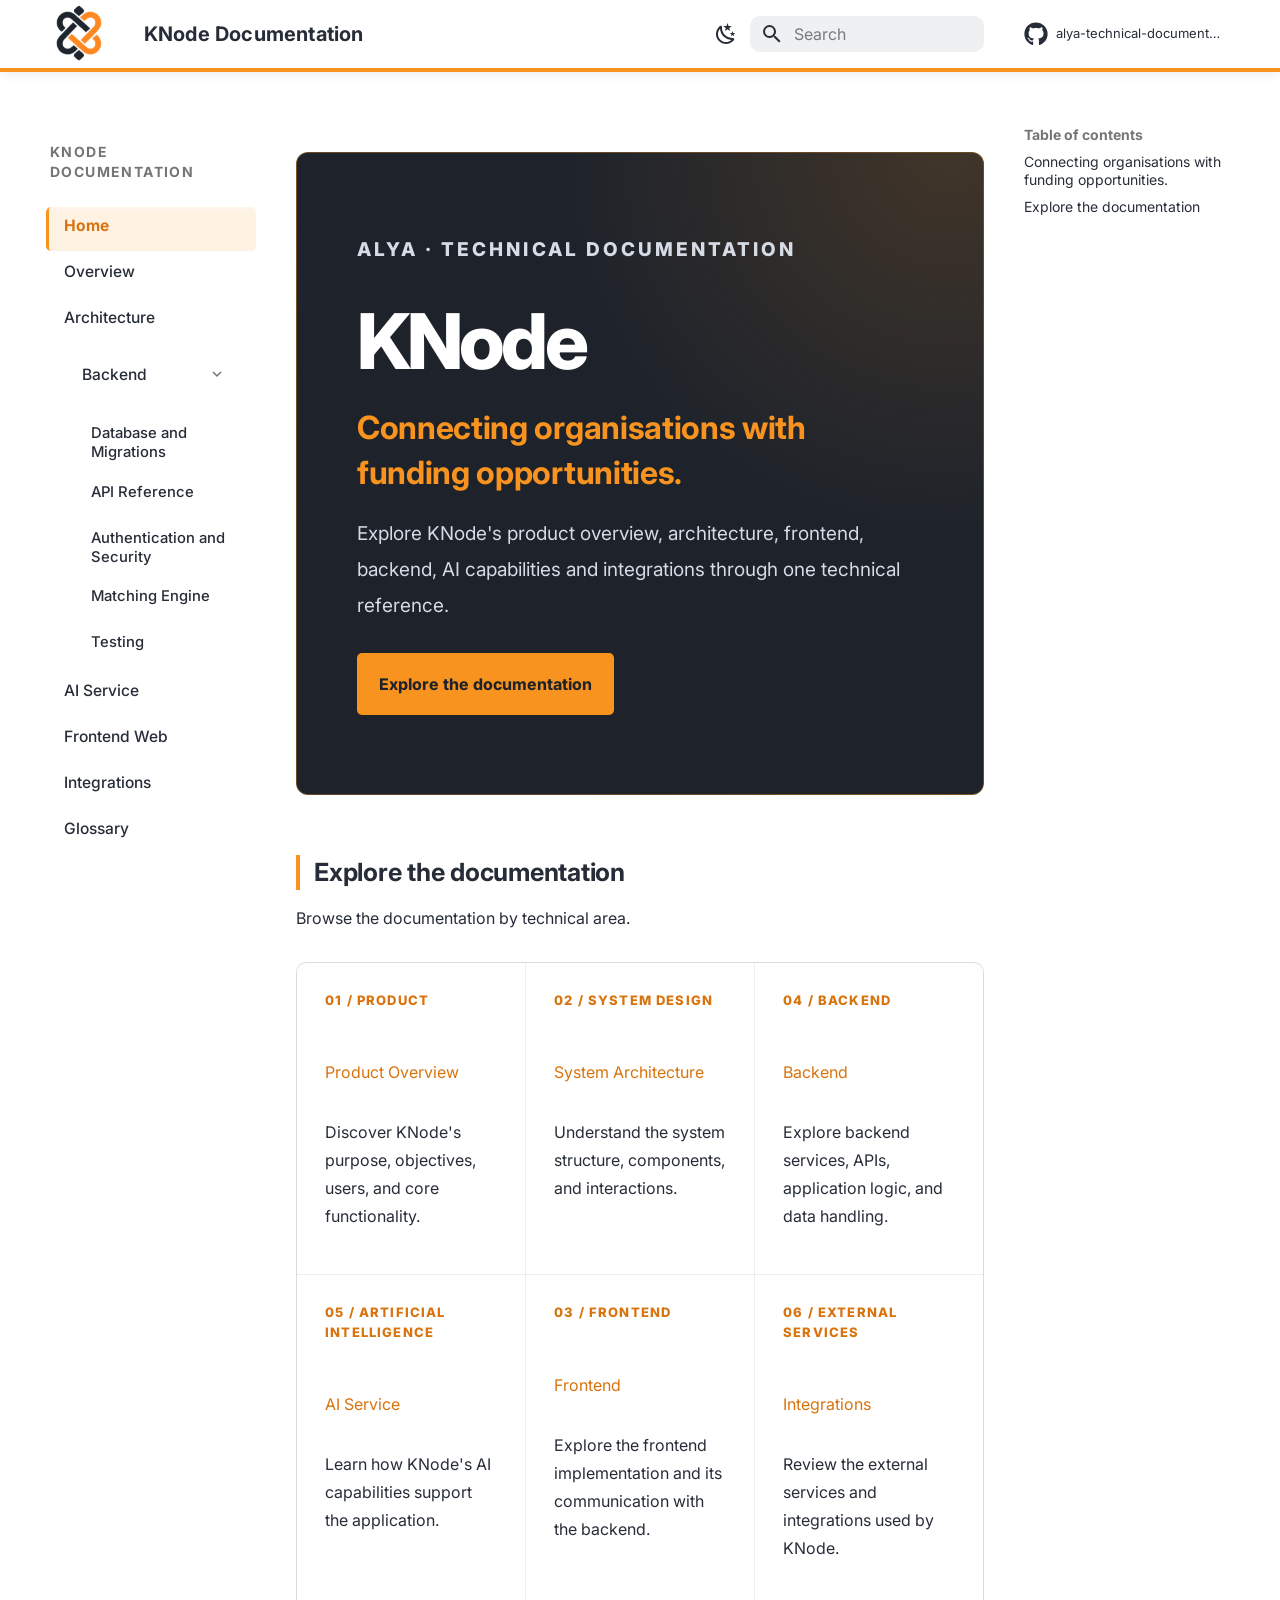
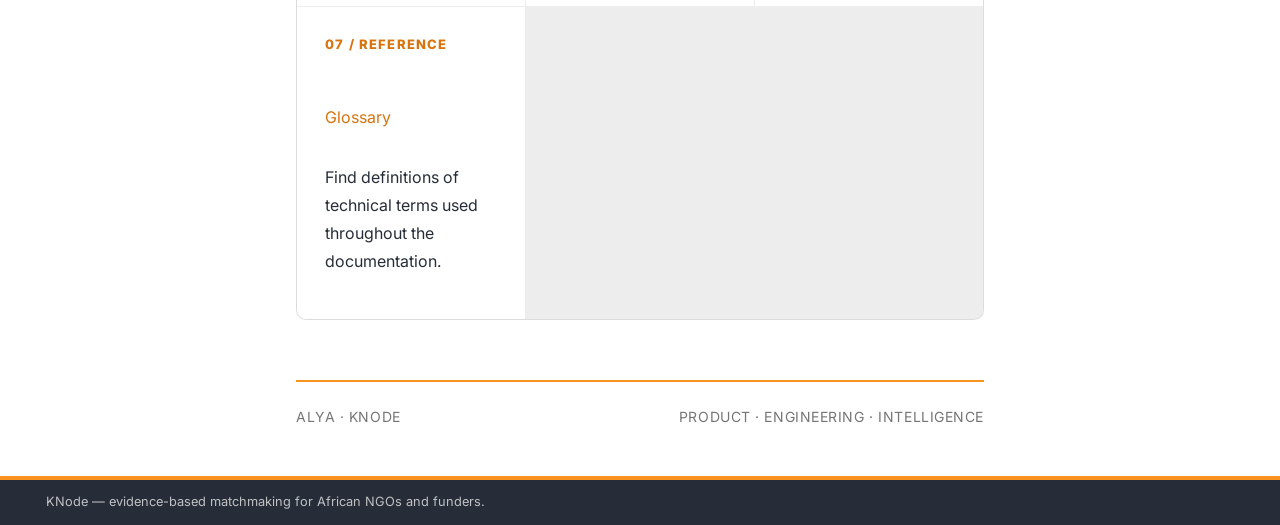
==== commit 60b55bc7: "Deployed 0d03786 with MkDocs version: 1.6.1" ====
--- a/index.html
+++ b/index.html
@@ -1,7 +1,4 @@
-
-<!doctype html>
-<html lang="en" class="no-js">
-  <head>
+<!DOCTYPE html><html lang="en" class="no-js"><head>
     
       <meta charset="utf-8">
       <meta name="viewport" content="width=device-width,initial-scale=1">
@@ -20,7 +17,7 @@
         
       
       
-      <link rel="icon" href="assets/brand/knode-logo.png">
+      <link rel="icon" href="assets/brand/knode-logo-light.png">
       <meta name="generator" content="mkdocs-1.6.1, mkdocs-material-9.7.7">
     
     
@@ -45,8 +42,8 @@
       
         
         
-        <link rel="preconnect" href="https://fonts.gstatic.com" crossorigin>
-        <link rel="stylesheet" href="https://fonts.googleapis.com/css?family=Inter:300,300i,400,400i,700,700i%7CJetBrains+Mono:400,400i,700,700i&display=fallback">
+        <link rel="preconnect" href="https://fonts.gstatic.com" crossorigin="">
+        <link rel="stylesheet" href="https://fonts.googleapis.com/css?family=Inter:300,300i,400,400i,700,700i%7CJetBrains+Mono:400,400i,700,700i&amp;display=fallback">
         <style>:root{--md-text-font:"Inter";--md-code-font:"JetBrains Mono"}</style>
       
     
@@ -59,7 +56,17 @@
 
     
     
-  </head>
+  <link href="assets/stylesheets/glightbox.min.css" rel="stylesheet"><script src="assets/javascripts/glightbox.min.js"></script><style id="glightbox-style">
+            html.glightbox-open { overflow: initial; height: 100%; }
+            .gslide-title { margin-top: 0px; user-select: text; }
+            .gslide-desc { color: #666; user-select: text; }
+            .gslide-image img { background: white; }
+            .gscrollbar-fixer { padding-right: 15px; }
+            .gdesc-inner { font-size: 0.75rem; }
+            body[data-md-color-scheme="slate"] .gdesc-inner { background: var(--md-default-bg-color); }
+            body[data-md-color-scheme="slate"] .gslide-title { color: var(--md-default-fg-color); }
+            body[data-md-color-scheme="slate"] .gslide-desc { color: var(--md-default-fg-color); }
+        </style></head>
   
   
     
@@ -78,7 +85,7 @@
     <div data-md-component="skip">
       
         
-        <a href="#knode-documentation" class="md-skip">
+        <a href="#knode" class="md-skip">
           Skip to content
         </a>
       
@@ -96,12 +103,12 @@
   <nav class="md-header__inner md-grid" aria-label="Header">
     <a href="." title="KNode Documentation" class="md-header__button md-logo" aria-label="KNode Documentation" data-md-component="logo">
       
-  <img src="assets/brand/knode-logo.png" alt="logo">
+  <img src="assets/brand/knode-logo-light.png" alt="logo">
 
     </a>
     <label class="md-header__button md-icon" for="__drawer">
       
-      <svg xmlns="http://www.w3.org/2000/svg" viewBox="0 0 24 24"><path d="M3 6h18v2H3zm0 5h18v2H3zm0 5h18v2H3z"/></svg>
+      <svg xmlns="http://www.w3.org/2000/svg" viewBox="0 0 24 24"><path d="M3 6h18v2H3zm0 5h18v2H3zm0 5h18v2H3z"></path></svg>
     </label>
     <div class="md-header__title" data-md-component="header-title">
       <div class="md-header__ellipsis">
@@ -126,20 +133,20 @@
     
     
     
-    <input class="md-option" data-md-color-media="" data-md-color-scheme="default" data-md-color-primary="custom" data-md-color-accent="custom"  aria-label="Switch to dark mode"  type="radio" name="__palette" id="__palette_0">
-    
-      <label class="md-header__button md-icon" title="Switch to dark mode" for="__palette_1" hidden>
-        <svg xmlns="http://www.w3.org/2000/svg" viewBox="0 0 24 24"><path d="m17.75 4.09-2.53 1.94.91 3.06-2.63-1.81-2.63 1.81.91-3.06-2.53-1.94L12.44 4l1.06-3 1.06 3zm3.5 6.91-1.64 1.25.59 1.98-1.7-1.17-1.7 1.17.59-1.98L15.75 11l2.06-.05L18.5 9l.69 1.95zm-2.28 4.95c.83-.08 1.72 1.1 1.19 1.85-.32.45-.66.87-1.08 1.27C15.17 23 8.84 23 4.94 19.07c-3.91-3.9-3.91-10.24 0-14.14.4-.4.82-.76 1.27-1.08.75-.53 1.93.36 1.85 1.19-.27 2.86.69 5.83 2.89 8.02a9.96 9.96 0 0 0 8.02 2.89m-1.64 2.02a12.08 12.08 0 0 1-7.8-3.47c-2.17-2.19-3.33-5-3.49-7.82-2.81 3.14-2.7 7.96.31 10.98 3.02 3.01 7.84 3.12 10.98.31"/></svg>
+    <input class="md-option" data-md-color-media="" data-md-color-scheme="default" data-md-color-primary="custom" data-md-color-accent="custom" aria-label="Switch to dark mode" type="radio" name="__palette" id="__palette_0">
+    
+      <label class="md-header__button md-icon" title="Switch to dark mode" for="__palette_1" hidden="">
+        <svg xmlns="http://www.w3.org/2000/svg" viewBox="0 0 24 24"><path d="m17.75 4.09-2.53 1.94.91 3.06-2.63-1.81-2.63 1.81.91-3.06-2.53-1.94L12.44 4l1.06-3 1.06 3zm3.5 6.91-1.64 1.25.59 1.98-1.7-1.17-1.7 1.17.59-1.98L15.75 11l2.06-.05L18.5 9l.69 1.95zm-2.28 4.95c.83-.08 1.72 1.1 1.19 1.85-.32.45-.66.87-1.08 1.27C15.17 23 8.84 23 4.94 19.07c-3.91-3.9-3.91-10.24 0-14.14.4-.4.82-.76 1.27-1.08.75-.53 1.93.36 1.85 1.19-.27 2.86.69 5.83 2.89 8.02a9.96 9.96 0 0 0 8.02 2.89m-1.64 2.02a12.08 12.08 0 0 1-7.8-3.47c-2.17-2.19-3.33-5-3.49-7.82-2.81 3.14-2.7 7.96.31 10.98 3.02 3.01 7.84 3.12 10.98.31"></path></svg>
       </label>
     
   
     
     
     
-    <input class="md-option" data-md-color-media="" data-md-color-scheme="slate" data-md-color-primary="custom" data-md-color-accent="custom"  aria-label="Switch to light mode"  type="radio" name="__palette" id="__palette_1">
-    
-      <label class="md-header__button md-icon" title="Switch to light mode" for="__palette_0" hidden>
-        <svg xmlns="http://www.w3.org/2000/svg" viewBox="0 0 24 24"><path d="M12 7a5 5 0 0 1 5 5 5 5 0 0 1-5 5 5 5 0 0 1-5-5 5 5 0 0 1 5-5m0 2a3 3 0 0 0-3 3 3 3 0 0 0 3 3 3 3 0 0 0 3-3 3 3 0 0 0-3-3m0-7 2.39 3.42C13.65 5.15 12.84 5 12 5s-1.65.15-2.39.42zM3.34 7l4.16-.35A7.2 7.2 0 0 0 5.94 8.5c-.44.74-.69 1.5-.83 2.29zm.02 10 1.76-3.77a7.131 7.131 0 0 0 2.38 4.14zM20.65 7l-1.77 3.79a7.02 7.02 0 0 0-2.38-4.15zm-.01 10-4.14.36c.59-.51 1.12-1.14 1.54-1.86.42-.73.69-1.5.83-2.29zM12 22l-2.41-3.44c.74.27 1.55.44 2.41.44.82 0 1.63-.17 2.37-.44z"/></svg>
+    <input class="md-option" data-md-color-media="" data-md-color-scheme="slate" data-md-color-primary="custom" data-md-color-accent="custom" aria-label="Switch to light mode" type="radio" name="__palette" id="__palette_1">
+    
+      <label class="md-header__button md-icon" title="Switch to light mode" for="__palette_0" hidden="">
+        <svg xmlns="http://www.w3.org/2000/svg" viewBox="0 0 24 24"><path d="M12 7a5 5 0 0 1 5 5 5 5 0 0 1-5 5 5 5 0 0 1-5-5 5 5 0 0 1 5-5m0 2a3 3 0 0 0-3 3 3 3 0 0 0 3 3 3 3 0 0 0 3-3 3 3 0 0 0-3-3m0-7 2.39 3.42C13.65 5.15 12.84 5 12 5s-1.65.15-2.39.42zM3.34 7l4.16-.35A7.2 7.2 0 0 0 5.94 8.5c-.44.74-.69 1.5-.83 2.29zm.02 10 1.76-3.77a7.131 7.131 0 0 0 2.38 4.14zM20.65 7l-1.77 3.79a7.02 7.02 0 0 0-2.38-4.15zm-.01 10-4.14.36c.59-.51 1.12-1.14 1.54-1.86.42-.73.69-1.5.83-2.29zM12 22l-2.41-3.44c.74.27 1.55.44 2.41.44.82 0 1.63-.17 2.37-.44z"></path></svg>
       </label>
     
   
@@ -155,24 +162,24 @@
       
         <label class="md-header__button md-icon" for="__search">
           
-          <svg xmlns="http://www.w3.org/2000/svg" viewBox="0 0 24 24"><path d="M9.5 3A6.5 6.5 0 0 1 16 9.5c0 1.61-.59 3.09-1.56 4.23l.27.27h.79l5 5-1.5 1.5-5-5v-.79l-.27-.27A6.52 6.52 0 0 1 9.5 16 6.5 6.5 0 0 1 3 9.5 6.5 6.5 0 0 1 9.5 3m0 2C7 5 5 7 5 9.5S7 14 9.5 14 14 12 14 9.5 12 5 9.5 5"/></svg>
+          <svg xmlns="http://www.w3.org/2000/svg" viewBox="0 0 24 24"><path d="M9.5 3A6.5 6.5 0 0 1 16 9.5c0 1.61-.59 3.09-1.56 4.23l.27.27h.79l5 5-1.5 1.5-5-5v-.79l-.27-.27A6.52 6.52 0 0 1 9.5 16 6.5 6.5 0 0 1 3 9.5 6.5 6.5 0 0 1 9.5 3m0 2C7 5 5 7 5 9.5S7 14 9.5 14 14 12 14 9.5 12 5 9.5 5"></path></svg>
         </label>
         <div class="md-search" data-md-component="search" role="dialog">
   <label class="md-search__overlay" for="__search"></label>
   <div class="md-search__inner" role="search">
     <form class="md-search__form" name="search">
-      <input type="text" class="md-search__input" name="query" aria-label="Search" placeholder="Search" autocapitalize="off" autocorrect="off" autocomplete="off" spellcheck="false" data-md-component="search-query" required>
+      <input type="text" class="md-search__input" name="query" aria-label="Search" placeholder="Search" autocapitalize="off" autocorrect="off" autocomplete="off" spellcheck="false" data-md-component="search-query" required="">
       <label class="md-search__icon md-icon" for="__search">
         
-        <svg xmlns="http://www.w3.org/2000/svg" viewBox="0 0 24 24"><path d="M9.5 3A6.5 6.5 0 0 1 16 9.5c0 1.61-.59 3.09-1.56 4.23l.27.27h.79l5 5-1.5 1.5-5-5v-.79l-.27-.27A6.52 6.52 0 0 1 9.5 16 6.5 6.5 0 0 1 3 9.5 6.5 6.5 0 0 1 9.5 3m0 2C7 5 5 7 5 9.5S7 14 9.5 14 14 12 14 9.5 12 5 9.5 5"/></svg>
-        
-        <svg xmlns="http://www.w3.org/2000/svg" viewBox="0 0 24 24"><path d="M20 11v2H8l5.5 5.5-1.42 1.42L4.16 12l7.92-7.92L13.5 5.5 8 11z"/></svg>
+        <svg xmlns="http://www.w3.org/2000/svg" viewBox="0 0 24 24"><path d="M9.5 3A6.5 6.5 0 0 1 16 9.5c0 1.61-.59 3.09-1.56 4.23l.27.27h.79l5 5-1.5 1.5-5-5v-.79l-.27-.27A6.52 6.52 0 0 1 9.5 16 6.5 6.5 0 0 1 3 9.5 6.5 6.5 0 0 1 9.5 3m0 2C7 5 5 7 5 9.5S7 14 9.5 14 14 12 14 9.5 12 5 9.5 5"></path></svg>
+        
+        <svg xmlns="http://www.w3.org/2000/svg" viewBox="0 0 24 24"><path d="M20 11v2H8l5.5 5.5-1.42 1.42L4.16 12l7.92-7.92L13.5 5.5 8 11z"></path></svg>
       </label>
       <nav class="md-search__options" aria-label="Search">
         
         <button type="reset" class="md-search__icon md-icon" title="Clear" aria-label="Clear" tabindex="-1">
           
-          <svg xmlns="http://www.w3.org/2000/svg" viewBox="0 0 24 24"><path d="M19 6.41 17.59 5 12 10.59 6.41 5 5 6.41 10.59 12 5 17.59 6.41 19 12 13.41 17.59 19 19 17.59 13.41 12z"/></svg>
+          <svg xmlns="http://www.w3.org/2000/svg" viewBox="0 0 24 24"><path d="M19 6.41 17.59 5 12 10.59 6.41 5 5 6.41 10.59 12 5 17.59 6.41 19 12 13.41 17.59 19 19 17.59 13.41 12z"></path></svg>
         </button>
       </nav>
       
@@ -180,7 +187,7 @@
       
     </form>
     <div class="md-search__output">
-      <div class="md-search__scrollwrap" tabindex="0" data-md-scrollfix>
+      <div class="md-search__scrollwrap" tabindex="0" data-md-scrollfix="">
         <div class="md-search-result" data-md-component="search-result">
           <div class="md-search-result__meta">
             Initializing search
@@ -198,7 +205,7 @@
         <a href="https://github.com/akirachix/alya-technical-documentation" title="Go to repository" class="md-source" data-md-component="source">
   <div class="md-source__icon md-icon">
     
-    <svg xmlns="http://www.w3.org/2000/svg" viewBox="0 0 512 512"><!--! Font Awesome Free 7.1.0 by @fontawesome - https://fontawesome.com License - https://fontawesome.com/license/free (Icons: CC BY 4.0, Fonts: SIL OFL 1.1, Code: MIT License) Copyright 2025 Fonticons, Inc.--><path d="M173.9 397.4c0 2-2.3 3.6-5.2 3.6-3.3.3-5.6-1.3-5.6-3.6 0-2 2.3-3.6 5.2-3.6 3-.3 5.6 1.3 5.6 3.6m-31.1-4.5c-.7 2 1.3 4.3 4.3 4.9 2.6 1 5.6 0 6.2-2s-1.3-4.3-4.3-5.2c-2.6-.7-5.5.3-6.2 2.3m44.2-1.7c-2.9.7-4.9 2.6-4.6 4.9.3 2 2.9 3.3 5.9 2.6 2.9-.7 4.9-2.6 4.6-4.6-.3-1.9-3-3.2-5.9-2.9M252.8 8C114.1 8 8 113.3 8 252c0 110.9 69.8 205.8 169.5 239.2 12.8 2.3 17.3-5.6 17.3-12.1 0-6.2-.3-40.4-.3-61.4 0 0-70 15-84.7-29.8 0 0-11.4-29.1-27.8-36.6 0 0-22.9-15.7 1.6-15.4 0 0 24.9 2 38.6 25.8 21.9 38.6 58.6 27.5 72.9 20.9 2.3-16 8.8-27.1 16-33.7-55.9-6.2-112.3-14.3-112.3-110.5 0-27.5 7.6-41.3 23.6-58.9-2.6-6.5-11.1-33.3 2.6-67.9 20.9-6.5 69 27 69 27 20-5.6 41.5-8.5 62.8-8.5s42.8 2.9 62.8 8.5c0 0 48.1-33.6 69-27 13.7 34.7 5.2 61.4 2.6 67.9 16 17.7 25.8 31.5 25.8 58.9 0 96.5-58.9 104.2-114.8 110.5 9.2 7.9 17 22.9 17 46.4 0 33.7-.3 75.4-.3 83.6 0 6.5 4.6 14.4 17.3 12.1C436.2 457.8 504 362.9 504 252 504 113.3 391.5 8 252.8 8M105.2 352.9c-1.3 1-1 3.3.7 5.2 1.6 1.6 3.9 2.3 5.2 1 1.3-1 1-3.3-.7-5.2-1.6-1.6-3.9-2.3-5.2-1m-10.8-8.1c-.7 1.3.3 2.9 2.3 3.9 1.6 1 3.6.7 4.3-.7.7-1.3-.3-2.9-2.3-3.9-2-.6-3.6-.3-4.3.7m32.4 35.6c-1.6 1.3-1 4.3 1.3 6.2 2.3 2.3 5.2 2.6 6.5 1 1.3-1.3.7-4.3-1.3-6.2-2.2-2.3-5.2-2.6-6.5-1m-11.4-14.7c-1.6 1-1.6 3.6 0 5.9s4.3 3.3 5.6 2.3c1.6-1.3 1.6-3.9 0-6.2-1.4-2.3-4-3.3-5.6-2"/></svg>
+    <svg xmlns="http://www.w3.org/2000/svg" viewBox="0 0 512 512"><!--! Font Awesome Free 7.1.0 by @fontawesome - https://fontawesome.com License - https://fontawesome.com/license/free (Icons: CC BY 4.0, Fonts: SIL OFL 1.1, Code: MIT License) Copyright 2025 Fonticons, Inc.--><path d="M173.9 397.4c0 2-2.3 3.6-5.2 3.6-3.3.3-5.6-1.3-5.6-3.6 0-2 2.3-3.6 5.2-3.6 3-.3 5.6 1.3 5.6 3.6m-31.1-4.5c-.7 2 1.3 4.3 4.3 4.9 2.6 1 5.6 0 6.2-2s-1.3-4.3-4.3-5.2c-2.6-.7-5.5.3-6.2 2.3m44.2-1.7c-2.9.7-4.9 2.6-4.6 4.9.3 2 2.9 3.3 5.9 2.6 2.9-.7 4.9-2.6 4.6-4.6-.3-1.9-3-3.2-5.9-2.9M252.8 8C114.1 8 8 113.3 8 252c0 110.9 69.8 205.8 169.5 239.2 12.8 2.3 17.3-5.6 17.3-12.1 0-6.2-.3-40.4-.3-61.4 0 0-70 15-84.7-29.8 0 0-11.4-29.1-27.8-36.6 0 0-22.9-15.7 1.6-15.4 0 0 24.9 2 38.6 25.8 21.9 38.6 58.6 27.5 72.9 20.9 2.3-16 8.8-27.1 16-33.7-55.9-6.2-112.3-14.3-112.3-110.5 0-27.5 7.6-41.3 23.6-58.9-2.6-6.5-11.1-33.3 2.6-67.9 20.9-6.5 69 27 69 27 20-5.6 41.5-8.5 62.8-8.5s42.8 2.9 62.8 8.5c0 0 48.1-33.6 69-27 13.7 34.7 5.2 61.4 2.6 67.9 16 17.7 25.8 31.5 25.8 58.9 0 96.5-58.9 104.2-114.8 110.5 9.2 7.9 17 22.9 17 46.4 0 33.7-.3 75.4-.3 83.6 0 6.5 4.6 14.4 17.3 12.1C436.2 457.8 504 362.9 504 252 504 113.3 391.5 8 252.8 8M105.2 352.9c-1.3 1-1 3.3.7 5.2 1.6 1.6 3.9 2.3 5.2 1 1.3-1 1-3.3-.7-5.2-1.6-1.6-3.9-2.3-5.2-1m-10.8-8.1c-.7 1.3.3 2.9 2.3 3.9 1.6 1 3.6.7 4.3-.7.7-1.3-.3-2.9-2.3-3.9-2-.6-3.6-.3-4.3.7m32.4 35.6c-1.6 1.3-1 4.3 1.3 6.2 2.3 2.3 5.2 2.6 6.5 1 1.3-1.3.7-4.3-1.3-6.2-2.2-2.3-5.2-2.6-6.5-1m-11.4-14.7c-1.6 1-1.6 3.6 0 5.9s4.3 3.3 5.6 2.3c1.6-1.3 1.6-3.9 0-6.2-1.4-2.3-4-3.3-5.6-2"></path></svg>
   </div>
   <div class="md-source__repository">
     alya-technical-documentation
@@ -222,7 +229,7 @@
           
             
               
-              <div class="md-sidebar md-sidebar--primary" data-md-component="sidebar" data-md-type="navigation" >
+              <div class="md-sidebar md-sidebar--primary" data-md-component="sidebar" data-md-type="navigation">
                 <div class="md-sidebar__scrollwrap">
                   <div class="md-sidebar__inner">
                     
@@ -233,7 +240,7 @@
   <label class="md-nav__title" for="__drawer">
     <a href="." title="KNode Documentation" class="md-nav__button md-logo" aria-label="KNode Documentation" data-md-component="logo">
       
-  <img src="assets/brand/knode-logo.png" alt="logo">
+  <img src="assets/brand/knode-logo-light.png" alt="logo">
 
     </a>
     KNode Documentation
@@ -243,7 +250,7 @@
       <a href="https://github.com/akirachix/alya-technical-documentation" title="Go to repository" class="md-source" data-md-component="source">
   <div class="md-source__icon md-icon">
     
-    <svg xmlns="http://www.w3.org/2000/svg" viewBox="0 0 512 512"><!--! Font Awesome Free 7.1.0 by @fontawesome - https://fontawesome.com License - https://fontawesome.com/license/free (Icons: CC BY 4.0, Fonts: SIL OFL 1.1, Code: MIT License) Copyright 2025 Fonticons, Inc.--><path d="M173.9 397.4c0 2-2.3 3.6-5.2 3.6-3.3.3-5.6-1.3-5.6-3.6 0-2 2.3-3.6 5.2-3.6 3-.3 5.6 1.3 5.6 3.6m-31.1-4.5c-.7 2 1.3 4.3 4.3 4.9 2.6 1 5.6 0 6.2-2s-1.3-4.3-4.3-5.2c-2.6-.7-5.5.3-6.2 2.3m44.2-1.7c-2.9.7-4.9 2.6-4.6 4.9.3 2 2.9 3.3 5.9 2.6 2.9-.7 4.9-2.6 4.6-4.6-.3-1.9-3-3.2-5.9-2.9M252.8 8C114.1 8 8 113.3 8 252c0 110.9 69.8 205.8 169.5 239.2 12.8 2.3 17.3-5.6 17.3-12.1 0-6.2-.3-40.4-.3-61.4 0 0-70 15-84.7-29.8 0 0-11.4-29.1-27.8-36.6 0 0-22.9-15.7 1.6-15.4 0 0 24.9 2 38.6 25.8 21.9 38.6 58.6 27.5 72.9 20.9 2.3-16 8.8-27.1 16-33.7-55.9-6.2-112.3-14.3-112.3-110.5 0-27.5 7.6-41.3 23.6-58.9-2.6-6.5-11.1-33.3 2.6-67.9 20.9-6.5 69 27 69 27 20-5.6 41.5-8.5 62.8-8.5s42.8 2.9 62.8 8.5c0 0 48.1-33.6 69-27 13.7 34.7 5.2 61.4 2.6 67.9 16 17.7 25.8 31.5 25.8 58.9 0 96.5-58.9 104.2-114.8 110.5 9.2 7.9 17 22.9 17 46.4 0 33.7-.3 75.4-.3 83.6 0 6.5 4.6 14.4 17.3 12.1C436.2 457.8 504 362.9 504 252 504 113.3 391.5 8 252.8 8M105.2 352.9c-1.3 1-1 3.3.7 5.2 1.6 1.6 3.9 2.3 5.2 1 1.3-1 1-3.3-.7-5.2-1.6-1.6-3.9-2.3-5.2-1m-10.8-8.1c-.7 1.3.3 2.9 2.3 3.9 1.6 1 3.6.7 4.3-.7.7-1.3-.3-2.9-2.3-3.9-2-.6-3.6-.3-4.3.7m32.4 35.6c-1.6 1.3-1 4.3 1.3 6.2 2.3 2.3 5.2 2.6 6.5 1 1.3-1.3.7-4.3-1.3-6.2-2.2-2.3-5.2-2.6-6.5-1m-11.4-14.7c-1.6 1-1.6 3.6 0 5.9s4.3 3.3 5.6 2.3c1.6-1.3 1.6-3.9 0-6.2-1.4-2.3-4-3.3-5.6-2"/></svg>
+    <svg xmlns="http://www.w3.org/2000/svg" viewBox="0 0 512 512"><!--! Font Awesome Free 7.1.0 by @fontawesome - https://fontawesome.com License - https://fontawesome.com/license/free (Icons: CC BY 4.0, Fonts: SIL OFL 1.1, Code: MIT License) Copyright 2025 Fonticons, Inc.--><path d="M173.9 397.4c0 2-2.3 3.6-5.2 3.6-3.3.3-5.6-1.3-5.6-3.6 0-2 2.3-3.6 5.2-3.6 3-.3 5.6 1.3 5.6 3.6m-31.1-4.5c-.7 2 1.3 4.3 4.3 4.9 2.6 1 5.6 0 6.2-2s-1.3-4.3-4.3-5.2c-2.6-.7-5.5.3-6.2 2.3m44.2-1.7c-2.9.7-4.9 2.6-4.6 4.9.3 2 2.9 3.3 5.9 2.6 2.9-.7 4.9-2.6 4.6-4.6-.3-1.9-3-3.2-5.9-2.9M252.8 8C114.1 8 8 113.3 8 252c0 110.9 69.8 205.8 169.5 239.2 12.8 2.3 17.3-5.6 17.3-12.1 0-6.2-.3-40.4-.3-61.4 0 0-70 15-84.7-29.8 0 0-11.4-29.1-27.8-36.6 0 0-22.9-15.7 1.6-15.4 0 0 24.9 2 38.6 25.8 21.9 38.6 58.6 27.5 72.9 20.9 2.3-16 8.8-27.1 16-33.7-55.9-6.2-112.3-14.3-112.3-110.5 0-27.5 7.6-41.3 23.6-58.9-2.6-6.5-11.1-33.3 2.6-67.9 20.9-6.5 69 27 69 27 20-5.6 41.5-8.5 62.8-8.5s42.8 2.9 62.8 8.5c0 0 48.1-33.6 69-27 13.7 34.7 5.2 61.4 2.6 67.9 16 17.7 25.8 31.5 25.8 58.9 0 96.5-58.9 104.2-114.8 110.5 9.2 7.9 17 22.9 17 46.4 0 33.7-.3 75.4-.3 83.6 0 6.5 4.6 14.4 17.3 12.1C436.2 457.8 504 362.9 504 252 504 113.3 391.5 8 252.8 8M105.2 352.9c-1.3 1-1 3.3.7 5.2 1.6 1.6 3.9 2.3 5.2 1 1.3-1 1-3.3-.7-5.2-1.6-1.6-3.9-2.3-5.2-1m-10.8-8.1c-.7 1.3.3 2.9 2.3 3.9 1.6 1 3.6.7 4.3-.7.7-1.3-.3-2.9-2.3-3.9-2-.6-3.6-.3-4.3.7m32.4 35.6c-1.6 1.3-1 4.3 1.3 6.2 2.3 2.3 5.2 2.6 6.5 1 1.3-1.3.7-4.3-1.3-6.2-2.2-2.3-5.2-2.6-6.5-1m-11.4-14.7c-1.6 1-1.6 3.6 0 5.9s4.3 3.3 5.6 2.3c1.6-1.3 1.6-3.9 0-6.2-1.4-2.3-4-3.3-5.6-2"></path></svg>
   </div>
   <div class="md-source__repository">
     alya-technical-documentation
@@ -251,7 +258,7 @@
 </a>
     </div>
   
-  <ul class="md-nav__list" data-md-scrollfix>
+  <ul class="md-nav__list" data-md-scrollfix="">
     
       
       
@@ -269,6 +276,24 @@
         
       
       
+        <label class="md-nav__link md-nav__link--active" for="__toc">
+          
+  
+  
+  <span class="md-ellipsis">
+    
+  
+    Home
+  
+
+    
+  </span>
+  
+  
+
+          <span class="md-nav__icon md-icon"></span>
+        </label>
+      
       <a href="." class="md-nav__link md-nav__link--active">
         
   
@@ -286,6 +311,47 @@
 
       </a>
       
+        
+
+<nav class="md-nav md-nav--secondary" aria-label="Table of contents">
+  
+  
+  
+    
+  
+  
+    <label class="md-nav__title" for="__toc">
+      <span class="md-nav__icon md-icon"></span>
+      Table of contents
+    </label>
+    <ul class="md-nav__list" data-md-component="toc" data-md-scrollfix="">
+      
+        <li class="md-nav__item">
+  <a href="#connecting-organisations-with-funding-opportunities" class="md-nav__link">
+    <span class="md-ellipsis">
+      
+        Connecting organisations with funding opportunities.
+      
+    </span>
+  </a>
+  
+</li>
+      
+        <li class="md-nav__item">
+  <a href="#explore-the-documentation" class="md-nav__link">
+    <span class="md-ellipsis">
+      
+        Explore the documentation
+      
+    </span>
+  </a>
+  
+</li>
+      
+    </ul>
+  
+</nav>
+      
     </li>
   
 
@@ -350,9 +416,39 @@
   
   
   
-    <li class="md-nav__item">
-      <a href="backend/" class="md-nav__link">
-        
+    
+    
+      
+        
+          
+        
+      
+        
+      
+        
+      
+        
+      
+        
+      
+        
+      
+    
+    
+    
+    
+    <li class="md-nav__item md-nav__item--nested">
+      
+        
+        
+          
+        
+        <input class="md-nav__toggle md-toggle md-toggle--indeterminate" type="checkbox" id="__nav_4">
+        
+          
+          <div class="md-nav__link md-nav__container">
+            <a href="backend/" class="md-nav__link ">
+              
   
   
   <span class="md-ellipsis">
@@ -366,7 +462,171 @@
   
   
 
-      </a>
+            </a>
+            
+              
+              <label class="md-nav__link " for="__nav_4" id="__nav_4_label" tabindex="0">
+                <span class="md-nav__icon md-icon"></span>
+              </label>
+            
+          </div>
+        
+        <nav class="md-nav" data-md-level="1" aria-labelledby="__nav_4_label" aria-expanded="false">
+          <label class="md-nav__title" for="__nav_4">
+            <span class="md-nav__icon md-icon"></span>
+            
+  
+    Backend
+  
+
+          </label>
+          <ul class="md-nav__list" data-md-scrollfix="">
+            
+              
+            
+              
+                
+  
+  
+  
+  
+    <li class="md-nav__item">
+      <a href="backend/database/" class="md-nav__link">
+        
+  
+  
+  <span class="md-ellipsis">
+    
+  
+    Database and Migrations
+  
+
+    
+  </span>
+  
+  
+
+      </a>
+    </li>
+  
+
+              
+            
+              
+                
+  
+  
+  
+  
+    <li class="md-nav__item">
+      <a href="backend/api-reference/" class="md-nav__link">
+        
+  
+  
+  <span class="md-ellipsis">
+    
+  
+    API Reference
+  
+
+    
+  </span>
+  
+  
+
+      </a>
+    </li>
+  
+
+              
+            
+              
+                
+  
+  
+  
+  
+    <li class="md-nav__item">
+      <a href="backend/authentication-security/" class="md-nav__link">
+        
+  
+  
+  <span class="md-ellipsis">
+    
+  
+    Authentication and Security
+  
+
+    
+  </span>
+  
+  
+
+      </a>
+    </li>
+  
+
+              
+            
+              
+                
+  
+  
+  
+  
+    <li class="md-nav__item">
+      <a href="backend/matching-engine/" class="md-nav__link">
+        
+  
+  
+  <span class="md-ellipsis">
+    
+  
+    Matching Engine
+  
+
+    
+  </span>
+  
+  
+
+      </a>
+    </li>
+  
+
+              
+            
+              
+                
+  
+  
+  
+  
+    <li class="md-nav__item">
+      <a href="backend/testing/" class="md-nav__link">
+        
+  
+  
+  <span class="md-ellipsis">
+    
+  
+    Testing
+  
+
+    
+  </span>
+  
+  
+
+      </a>
+    </li>
+  
+
+              
+            
+          </ul>
+        </nav>
+      
     </li>
   
 
@@ -487,7 +747,7 @@
             
             
               
-              <div class="md-sidebar md-sidebar--secondary" data-md-component="sidebar" data-md-type="toc" >
+              <div class="md-sidebar md-sidebar--secondary" data-md-component="sidebar" data-md-type="toc">
                 <div class="md-sidebar__scrollwrap">
                   <div class="md-sidebar__inner">
                     
@@ -498,6 +758,36 @@
   
     
   
+  
+    <label class="md-nav__title" for="__toc">
+      <span class="md-nav__icon md-icon"></span>
+      Table of contents
+    </label>
+    <ul class="md-nav__list" data-md-component="toc" data-md-scrollfix="">
+      
+        <li class="md-nav__item">
+  <a href="#connecting-organisations-with-funding-opportunities" class="md-nav__link">
+    <span class="md-ellipsis">
+      
+        Connecting organisations with funding opportunities.
+      
+    </span>
+  </a>
+  
+</li>
+      
+        <li class="md-nav__item">
+  <a href="#explore-the-documentation" class="md-nav__link">
+    <span class="md-ellipsis">
+      
+        Explore the documentation
+      
+    </span>
+  </a>
+  
+</li>
+      
+    </ul>
   
 </nav>
                   </div>
@@ -517,10 +807,56 @@
   
 
 
-<h1 id="knode-documentation">KNode Documentation<a class="headerlink" href="#knode-documentation" title="Permanent link">&para;</a></h1>
-<p>KNode is an AI-assisted matchmaking engine that connects African-focused
-nonprofits, complementary collectives and funders, with every match
-traced back to its source evidence.</p>
+<div class="knode-hero">
+<p class="knode-eyebrow">ALYA · TECHNICAL DOCUMENTATION</p>
+<h1 id="knode">KNode<a class="headerlink" href="#knode" title="Permanent link">¶</a></h1>
+<h2 id="connecting-organisations-with-funding-opportunities">Connecting organisations with funding opportunities.<a class="headerlink" href="#connecting-organisations-with-funding-opportunities" title="Permanent link">¶</a></h2>
+<p>Explore KNode's product overview, architecture, frontend, backend, AI capabilities and integrations through one technical reference.</p>
+<p><a class="knode-hero-button" href="overview/">Explore the documentation</a></p>
+</div>
+<h2 id="explore-the-documentation">Explore the documentation<a class="headerlink" href="#explore-the-documentation" title="Permanent link">¶</a></h2>
+<p>Browse the documentation by technical area.</p>
+<div class="knode-doc-grid">
+<div class="knode-doc-card">
+<p><span class="knode-card-number">01 / PRODUCT</span></p>
+<p><a href="overview/">Product Overview</a></p>
+<p>Discover KNode's purpose, objectives, users, and core functionality.</p>
+</div>
+<div class="knode-doc-card">
+<p><span class="knode-card-number">02 / SYSTEM DESIGN</span></p>
+<p><a href="architecture/">System Architecture</a></p>
+<p>Understand the system structure, components, and interactions.</p>
+</div>
+<div class="knode-doc-card">
+<p><span class="knode-card-number">04 / BACKEND</span></p>
+<p><a href="backend/">Backend</a></p>
+<p>Explore backend services, APIs, application logic, and data handling.</p>
+</div>
+<div class="knode-doc-card">
+<p><span class="knode-card-number">05 / ARTIFICIAL INTELLIGENCE</span></p>
+<p><a href="ai/">AI Service</a></p>
+<p>Learn how KNode's AI capabilities support the application.</p>
+</div>
+<div class="knode-doc-card">
+<p><span class="knode-card-number">03 / FRONTEND</span></p>
+<p><a href="frontend/">Frontend</a></p>
+<p>Explore the frontend implementation and its communication with the backend.</p>
+</div>
+<div class="knode-doc-card">
+<p><span class="knode-card-number">06 / EXTERNAL SERVICES</span></p>
+<p><a href="integrations/">Integrations</a></p>
+<p>Review the external services and integrations used by KNode.</p>
+</div>
+<div class="knode-doc-card">
+<p><span class="knode-card-number">07 / REFERENCE</span></p>
+<p><a href="glossary/">Glossary</a></p>
+<p>Find definitions of technical terms used throughout the documentation.</p>
+</div>
+</div>
+<div class="knode-bottom">
+<span>ALYA · KNODE</span>
+<span>PRODUCT · ENGINEERING · INTELLIGENCE</span>
+</div>
 
 
 
@@ -543,9 +879,9 @@
 <script>var target=document.getElementById(location.hash.slice(1));target&&target.name&&(target.checked=target.name.startsWith("__tabbed_"))</script>
         </div>
         
-          <button type="button" class="md-top md-icon" data-md-component="top" hidden>
-  
-  <svg xmlns="http://www.w3.org/2000/svg" viewBox="0 0 24 24"><path d="M13 20h-2V8l-5.5 5.5-1.42-1.42L12 4.16l7.92 7.92-1.42 1.42L13 8z"/></svg>
+          <button type="button" class="md-top md-icon" data-md-component="top" hidden="">
+  
+  <svg xmlns="http://www.w3.org/2000/svg" viewBox="0 0 24 24"><path d="M13 20h-2V8l-5.5 5.5-1.42-1.42L12 4.16l7.92 7.92-1.42 1.42L13 8z"></path></svg>
   Back to top
 </button>
         
@@ -558,7 +894,7 @@
       <div class="md-copyright">
   
     <div class="md-copyright__highlight">
-      KNode &mdash; evidence-based matchmaking for African NGOs and funders.
+      KNode — evidence-based matchmaking for African NGOs and funders.
     </div>
   
   
@@ -577,11 +913,13 @@
     
       
       
-      <script id="__config" type="application/json">{"annotate": null, "base": ".", "features": ["navigation.sections", "navigation.indexes", "navigation.tracking", "navigation.top", "toc.follow", "search.suggest", "search.highlight", "content.code.copy", "content.tabs.link"], "search": "assets/javascripts/workers/search.2c215733.min.js", "tags": null, "translations": {"clipboard.copied": "Copied to clipboard", "clipboard.copy": "Copy to clipboard", "search.result.more.one": "1 more on this page", "search.result.more.other": "# more on this page", "search.result.none": "No matching documents", "search.result.one": "1 matching document", "search.result.other": "# matching documents", "search.result.placeholder": "Type to start searching", "search.result.term.missing": "Missing", "select.version": "Select version"}, "version": null}</script>
+      <script id="__config" type="application/json">{"annotate": null, "base": ".", "features": ["navigation.indexes", "navigation.tracking", "navigation.top", "toc.follow", "search.suggest", "search.highlight", "content.code.copy", "content.tabs.link", "navigation.expand"], "search": "assets/javascripts/workers/search.2c215733.min.js", "tags": null, "translations": {"clipboard.copied": "Copied to clipboard", "clipboard.copy": "Copy to clipboard", "search.result.more.one": "1 more on this page", "search.result.more.other": "# more on this page", "search.result.none": "No matching documents", "search.result.one": "1 matching document", "search.result.other": "# matching documents", "search.result.placeholder": "Type to start searching", "search.result.term.missing": "Missing", "select.version": "Select version"}, "version": null}</script>
     
     
       <script src="assets/javascripts/bundle.d7400e89.min.js"></script>
       
     
-  </body>
-</html>+  
+<script id="init-glightbox">const lightbox = GLightbox({"touchNavigation": true, "loop": false, "zoomable": true, "draggable": true, "openEffect": "zoom", "closeEffect": "zoom", "slideEffect": "slide"});
+document$.subscribe(()=>{ lightbox.reload(); });
+</script></body></html>
--- a/stylesheets/extra.css
+++ b/stylesheets/extra.css
@@ -1,12 +1,12 @@
 :root {
-  --knode-orange: #F7931E;
-  --knode-orange-dark: #D9730D;  
-  --knode-slate: #272D38;
-  --knode-slate-deep: #1E232B;
+  --knode-orange: #f7931e;
+  --knode-orange-dark: #d9730d;
+  --knode-slate: #272d38;
+  --knode-slate-deep: #1e232b;
 }
 
 [data-md-color-scheme="default"] {
-  --md-primary-fg-color: #FFFFFF;
+  --md-primary-fg-color: #ffffff;
   --md-primary-bg-color: var(--knode-slate);
   --md-accent-fg-color: var(--knode-orange);
   --md-typeset-a-color: var(--knode-orange-dark);
@@ -17,7 +17,7 @@
   --md-hue: 220;
   --md-default-bg-color: var(--knode-slate-deep);
   --md-primary-fg-color: var(--knode-slate-deep);
-  --md-primary-bg-color: #FFFFFF;
+  --md-primary-bg-color: #ffffff;
   --md-accent-fg-color: var(--knode-orange);
   --md-typeset-a-color: var(--knode-orange);
 }
@@ -30,11 +30,18 @@
   font-weight: 700;
   letter-spacing: 0.01em;
 }
+.md-header__button.md-logo {
+  margin: 0;
+  padding: 0.3rem 0.4rem;
+}
 .md-header__button.md-logo img {
-  height: 2rem;
+  height: 2.8rem;
   width: auto;
 }
-
+.md-header__title {
+  margin-left: 0.2rem;
+  font-size: 1rem;
+}
 
 .md-search__form {
   background-color: rgba(39, 45, 56, 0.07);
@@ -53,59 +60,103 @@
   color: rgba(255, 255, 255, 0.6);
 }
 
-
 .md-sidebar--primary .md-nav__title {
+  box-sizing: border-box;
+  min-width: 0;
   font-size: 0.7rem;
   font-weight: 700;
-  letter-spacing: 0.12em;
+  letter-spacing: 0.1em;
   text-transform: uppercase;
-  color: var(--knode-orange-dark);
-  padding: 0 0.8rem;
-  margin-bottom: 0.6rem;
+  color: var(--md-default-fg-color--light);
+  padding: 0.8rem;
+  margin-bottom: 0.5rem;
+  line-height: 1.4;
+  overflow-wrap: anywhere;
+}
+
+@media screen and (max-width: 76.1875em) {
+  .md-sidebar--primary .md-nav__title {
+    min-height: 0;
+    height: auto;
+    padding: 1rem;
+    line-height: 1.4;
+  }
+
+  .md-sidebar--primary .md-nav__title .md-logo {
+    position: static;
+    display: block;
+    width: fit-content;
+    height: auto;
+    margin: 0 auto 0.75rem;
+    padding: 0;
+  }
+
+  .md-sidebar--primary .md-nav__title .md-logo img,
+  .md-sidebar--primary .md-nav__title .md-logo svg {
+    display: block;
+    width: 2.2rem;
+    height: 2.2rem;
+    object-fit: contain;
+  }
+
+  .md-sidebar--primary .md-nav__title span {
+    display: block;
+    max-width: 100%;
+    overflow-wrap: anywhere;
+  }
 }
 
 .md-sidebar--primary .md-nav__list {
-  display: flex;
-  flex-direction: column;
-  gap: 0.25rem;
+  display: block;
 }
 
 .md-sidebar--primary .md-nav__link {
-  padding: 0.55rem 0.8rem;
-  margin: 0;
-  border-radius: 8px;
-  border-left: 4px solid transparent;
+  min-height: 2.2rem;
+  padding: 0.45rem 0.75rem;
+  margin: 0.1rem 0;
+  border-radius: 5px;
+  border-left: 3px solid transparent;
   font-size: 0.78rem;
   font-weight: 500;
-  transition: background-color 0.15s ease, border-color 0.15s ease,
-    padding-left 0.15s ease, color 0.15s ease;
+  transition: background-color 0.15s ease, color 0.15s ease,
+    border-color 0.15s ease;
 }
 
 .md-sidebar--primary .md-nav__link:hover {
+  background-color: rgba(247, 147, 30, 0.09);
+  border-left-color: rgba(247, 147, 30, 0.5);
+  color: var(--knode-orange-dark);
+}
+
+.md-sidebar--primary .md-nav__link--active {
   background-color: rgba(247, 147, 30, 0.12);
-  border-left-color: rgba(247, 147, 30, 0.5);
-  padding-left: 1rem;
-  color: var(--knode-orange-dark);
-}
-
-.md-sidebar--primary .md-nav__link--active {
-  background-color: rgba(247, 147, 30, 0.16);
   border-left-color: var(--knode-orange);
   color: var(--knode-orange-dark);
   font-weight: 700;
 }
 
-[data-md-color-scheme="slate"] .md-sidebar--primary .md-nav__link--active,
-[data-md-color-scheme="slate"] .md-sidebar--primary .md-nav__link:hover {
-  color: var(--knode-orange);
-}
-
+[data-md-color-scheme="slate"] .md-sidebar--primary .md-nav__link:hover,
+[data-md-color-scheme="slate"] .md-sidebar--primary .md-nav__link--active {
+  color: var(--knode-orange);
+}
+
+.md-sidebar--primary .md-nav__item--nested > .md-nav__link {
+  font-weight: 650;
+}
+
+.md-sidebar--primary .md-nav__item--nested .md-nav .md-nav__link {
+  padding-left: 1.5rem;
+  font-size: 0.74rem;
+}
+
+.md-sidebar--primary .md-nav__icon {
+  color: var(--md-default-fg-color--light);
+}
 
 .md-sidebar--secondary .md-nav__link--active {
   color: var(--knode-orange-dark);
   font-weight: 600;
 }
-
 
 .md-typeset h1 {
   font-weight: 700;
@@ -122,7 +173,7 @@
   background: var(--knode-orange);
 }
 [data-md-color-scheme="slate"] .md-typeset h1 {
-  color: #FFFFFF;
+  color: #ffffff;
 }
 
 .md-typeset h2 {
@@ -141,7 +192,7 @@
 
 .md-top {
   background-color: var(--knode-orange);
-  color: #FFFFFF;
+  color: #ffffff;
   border-radius: 999px;
 }
 .md-footer-meta {
@@ -151,4 +202,257 @@
 .md-footer-meta,
 .md-footer-meta .md-copyright {
   color: rgba(255, 255, 255, 0.85);
+}
+
+.md-content__inner:has(.knode-hero) {
+  max-width: 1100px;
+}
+
+.knode-hero {
+  padding: 3rem;
+  margin: 1.5rem 0 3rem;
+  border: 1px solid rgba(247, 147, 30, 0.35);
+  border-radius: 12px;
+  background:
+    radial-gradient(
+      ellipse at 95% 0%,
+      rgba(247, 147, 30, 0.16),
+      transparent 42%
+    ),
+    var(--knode-slate-deep);
+  color: #fff;
+}
+
+.knode-eyebrow {
+  margin-bottom: 1.2rem;
+  color: var(--knode-orange);
+  font-size: 0.7rem;
+  font-weight: 800;
+  letter-spacing: 0.16em;
+}
+
+.knode-hero h1 {
+  margin: 0;
+  color: #fff;
+  font-size: clamp(2.8rem, 6vw, 4.5rem);
+  font-weight: 800;
+  letter-spacing: -0.05em;
+}
+
+.knode-hero h1::after {
+  display: none;
+}
+
+.knode-hero h2 {
+  max-width: 650px;
+  margin: 0.7rem 0 1rem;
+  padding: 0;
+  border: 0;
+  color: var(--knode-orange);
+  font-size: clamp(1.2rem, 2.5vw, 1.8rem);
+  line-height: 1.4;
+}
+
+.knode-hero p {
+  max-width: 650px;
+  color: #d6dce5;
+  font-size: 0.95rem;
+  line-height: 1.9;
+}
+
+.knode-hero-button {
+  display: inline-flex;
+  align-items: center;
+  gap: 1rem;
+  margin-top: 0.5rem;
+  padding: 0.8rem 1.1rem;
+  border-radius: 5px;
+  background: var(--knode-orange);
+  color: var(--knode-slate-deep) !important;
+  font-size: 0.8rem;
+  font-weight: 750;
+  text-decoration: none !important;
+  transition: background 180ms ease, gap 180ms ease;
+}
+
+.knode-hero-button:hover {
+  gap: 1.5rem;
+  background: #ffad4f;
+}
+
+.knode-doc-grid {
+  display: grid;
+  grid-template-columns: repeat(3, minmax(0, 1fr));
+  gap: 1px;
+  overflow: hidden;
+  margin: 1.5rem 0 3rem;
+  border: 1px solid var(--md-default-fg-color--lightest);
+  border-radius: 10px;
+  background: var(--md-default-fg-color--lightest);
+}
+
+.knode-doc-card {
+  display: flex;
+  min-width: 0;
+  min-height: 195px;
+  flex-direction: column;
+  align-items: flex-start;
+  padding: 1.4rem;
+  background: var(--md-default-bg-color);
+  color: var(--md-default-fg-color);
+  transition: background 180ms ease;
+}
+
+.knode-doc-card:hover {
+  background: var(--md-code-bg-color);
+}
+
+.knode-card-number {
+  display: block;
+  margin-bottom: 1.1rem;
+  color: var(--knode-orange-dark);
+  font-size: 0.65rem;
+  font-weight: 800;
+  letter-spacing: 0.09em;
+}
+
+.knode-doc-card > p:first-of-type {
+  margin: 0 0 0.5rem;
+  font-size: 0.98rem;
+  font-weight: 750;
+  line-height: 1.5;
+}
+
+.knode-doc-card > p:first-of-type a {
+  color: var(--md-default-fg-color);
+  text-decoration: none;
+}
+
+.knode-doc-card > p:first-of-type a:hover {
+  color: var(--knode-orange-dark);
+}
+
+.knode-doc-card > p {
+  font-size: 0.8rem;
+  line-height: 1.75;
+}
+
+.md-content__inner:has(.knode-hero) .mermaid {
+  margin: 1.5rem 0 2rem;
+  padding: 1.5rem;
+  overflow-x: auto;
+  border: 1px solid var(--md-default-fg-color--lightest);
+  border-radius: 8px;
+  background: var(--md-code-bg-color);
+}
+
+.knode-bottom {
+  display: flex;
+  justify-content: space-between;
+  flex-wrap: wrap;
+  gap: 1rem;
+  margin-top: 3rem;
+  padding: 1.2rem 0;
+  border-top: 2px solid var(--knode-orange);
+  color: var(--md-default-fg-color--light);
+  font-size: 0.7rem;
+  letter-spacing: 0.04em;
+}
+
+[data-md-color-scheme="slate"] .knode-card-number,
+[data-md-color-scheme="slate"] .knode-card-link {
+  color: var(--knode-orange);
+}
+
+[data-md-color-scheme="slate"] .knode-doc-card > p:first-of-type a:hover {
+  color: var(--knode-orange);
+}
+
+.knode-card-link {
+  display: block;
+  margin-top: auto;
+  padding-top: 0.8rem;
+  color: var(--knode-orange-dark);
+  font-size: 0.75rem;
+  font-weight: 750;
+  text-decoration: none;
+}
+
+.knode-card-link:hover {
+  color: var(--knode-orange);
+  text-decoration: underline;
+}
+
+@media screen and (max-width: 850px) {
+  .knode-doc-grid {
+    grid-template-columns: repeat(2, minmax(0, 1fr));
+  }
+
+  .knode-hero {
+    padding: 2rem;
+  }
+}
+
+@media screen and (max-width: 550px) {
+  .knode-doc-grid {
+    grid-template-columns: 1fr;
+  }
+
+  .knode-hero {
+    padding: 1.5rem;
+  }
+
+  .knode-doc-card {
+    min-height: 155px;
+  }
+
+  .knode-bottom {
+    flex-direction: column;
+  }
+}
+
+@media screen and (max-width: 76.1875em) {
+  .md-sidebar--primary .md-nav__item {
+    min-width: 0;
+  }
+
+  .md-sidebar--primary .md-nav__link {
+    position: relative;
+    box-sizing: border-box;
+    display: flex;
+    align-items: center;
+    min-width: 0;
+    width: 100%;
+    padding: 0.65rem 2.5rem 0.65rem 0.75rem;
+    line-height: 1.4;
+    white-space: normal;
+    overflow-wrap: anywhere;
+  }
+
+  .md-sidebar--primary .md-nav__link span {
+    min-width: 0;
+    overflow-wrap: anywhere;
+  }
+
+  .md-sidebar--primary .md-nav__icon {
+    position: absolute;
+    right: 0.65rem;
+    top: 50%;
+    transform: translateY(-50%);
+    margin: 0;
+  }
+
+  .md-sidebar--primary .md-nav__list {
+    min-width: 0;
+  }
+}
+
+.md-header__button.md-logo img,
+.md-nav__title .md-logo img {
+  content: url("../assets/brand//knode-logo-light.png");
+}
+
+[data-md-color-scheme="slate"] .md-header__button.md-logo img,
+[data-md-color-scheme="slate"] .md-nav__title .md-logo img {
+  content: url("../assets/brand/knode-logo-dark.png");
 }
